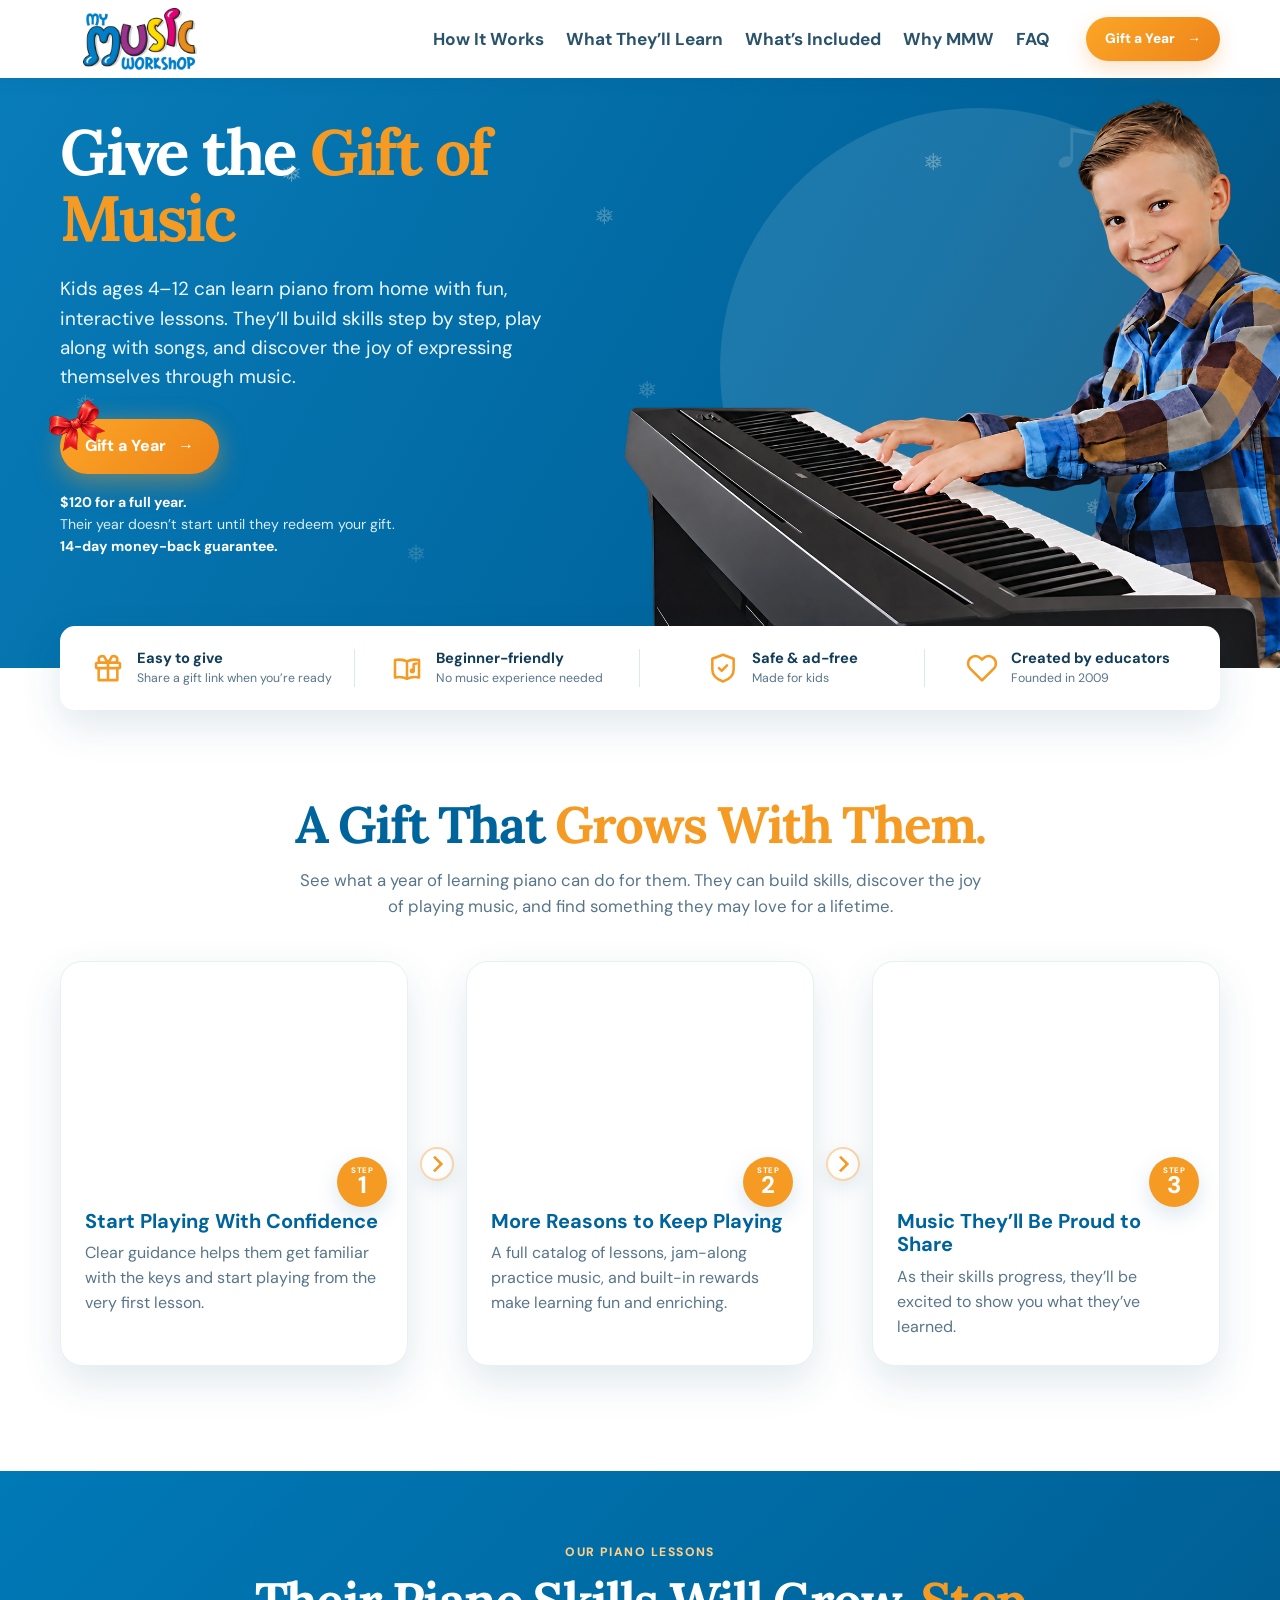
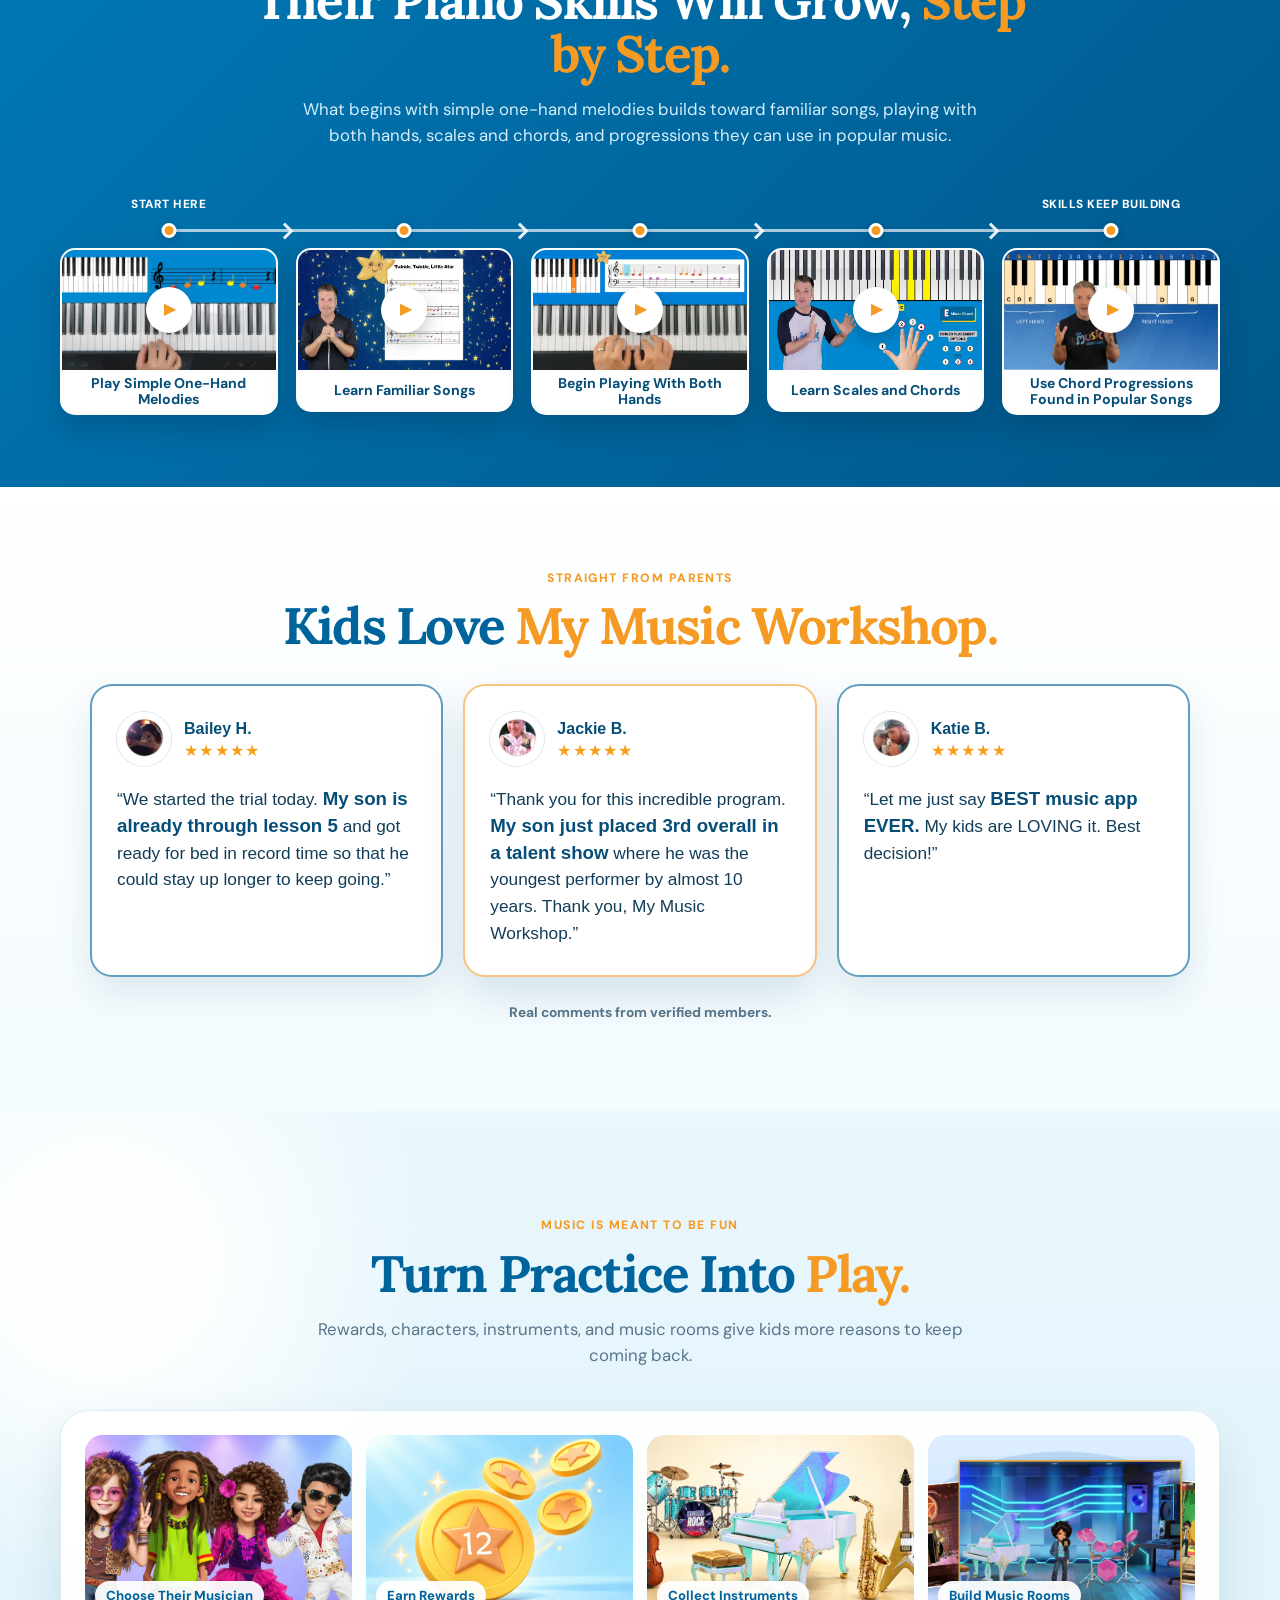
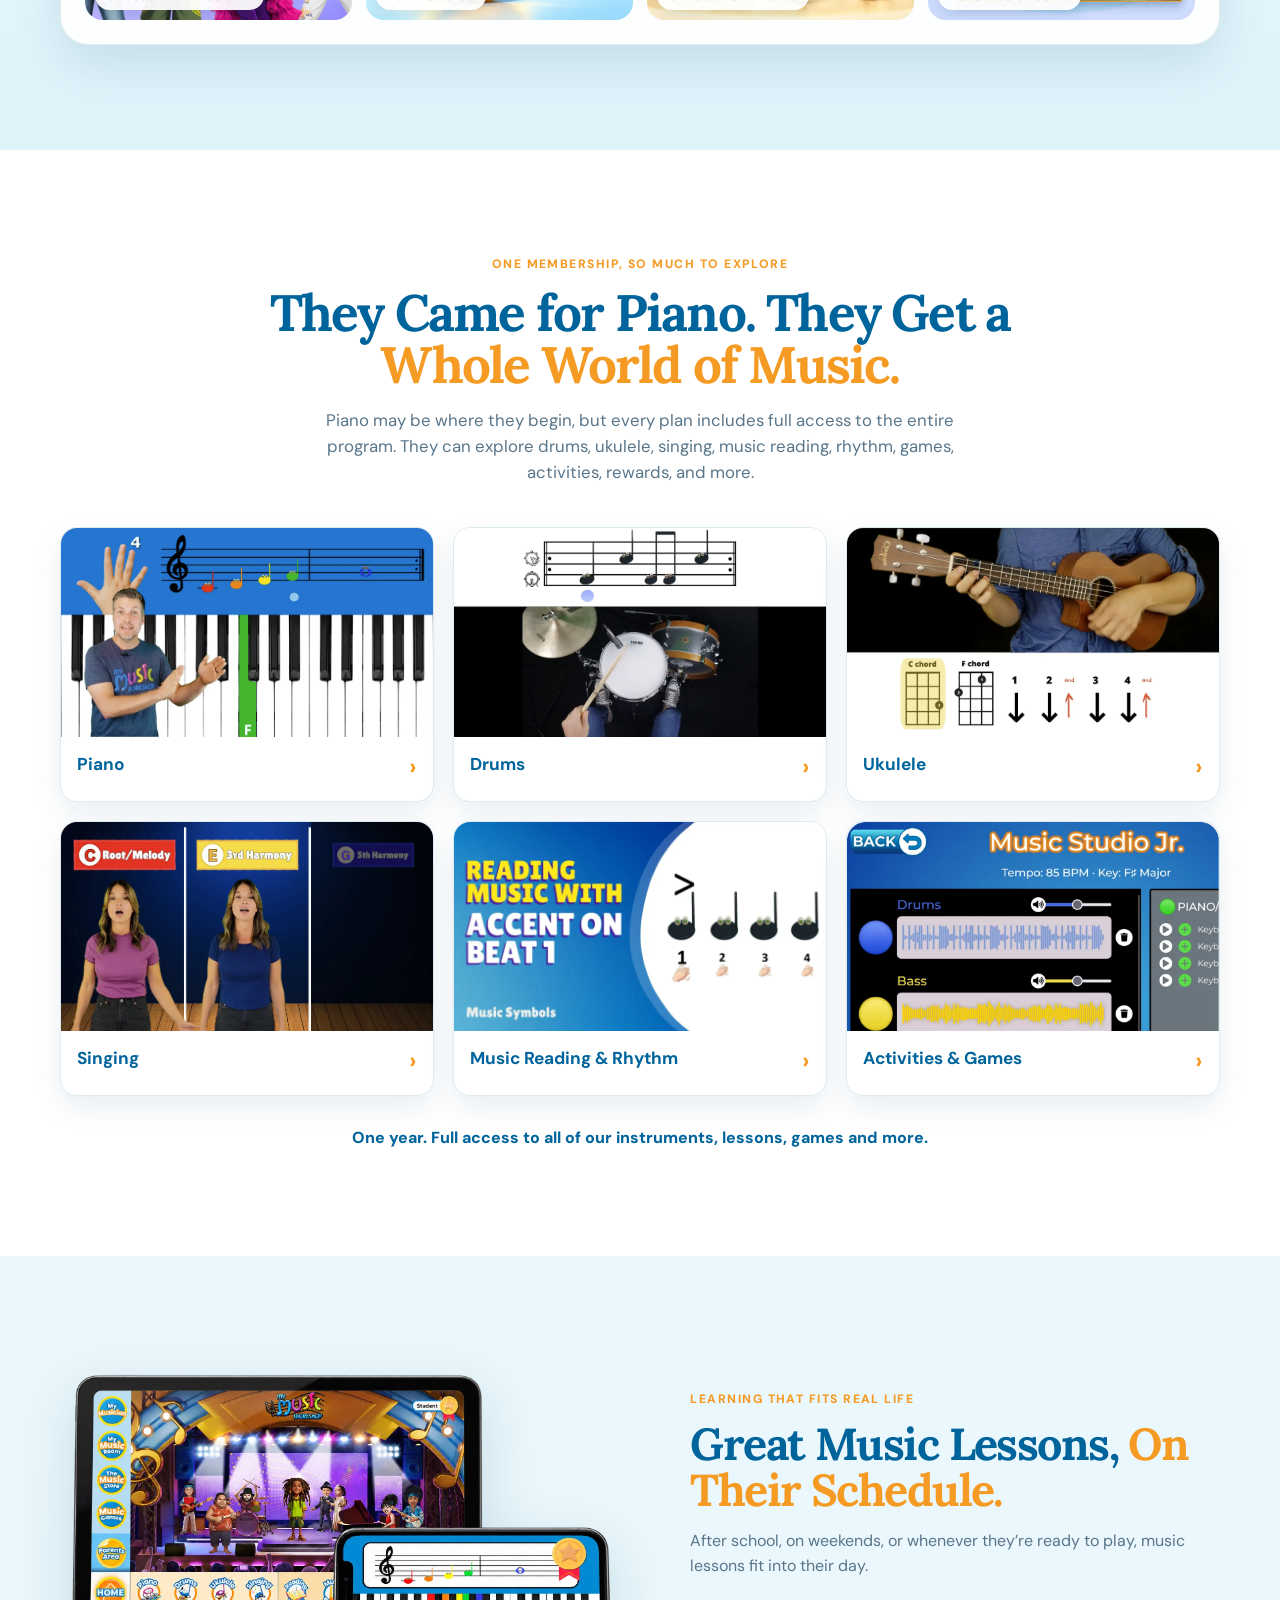
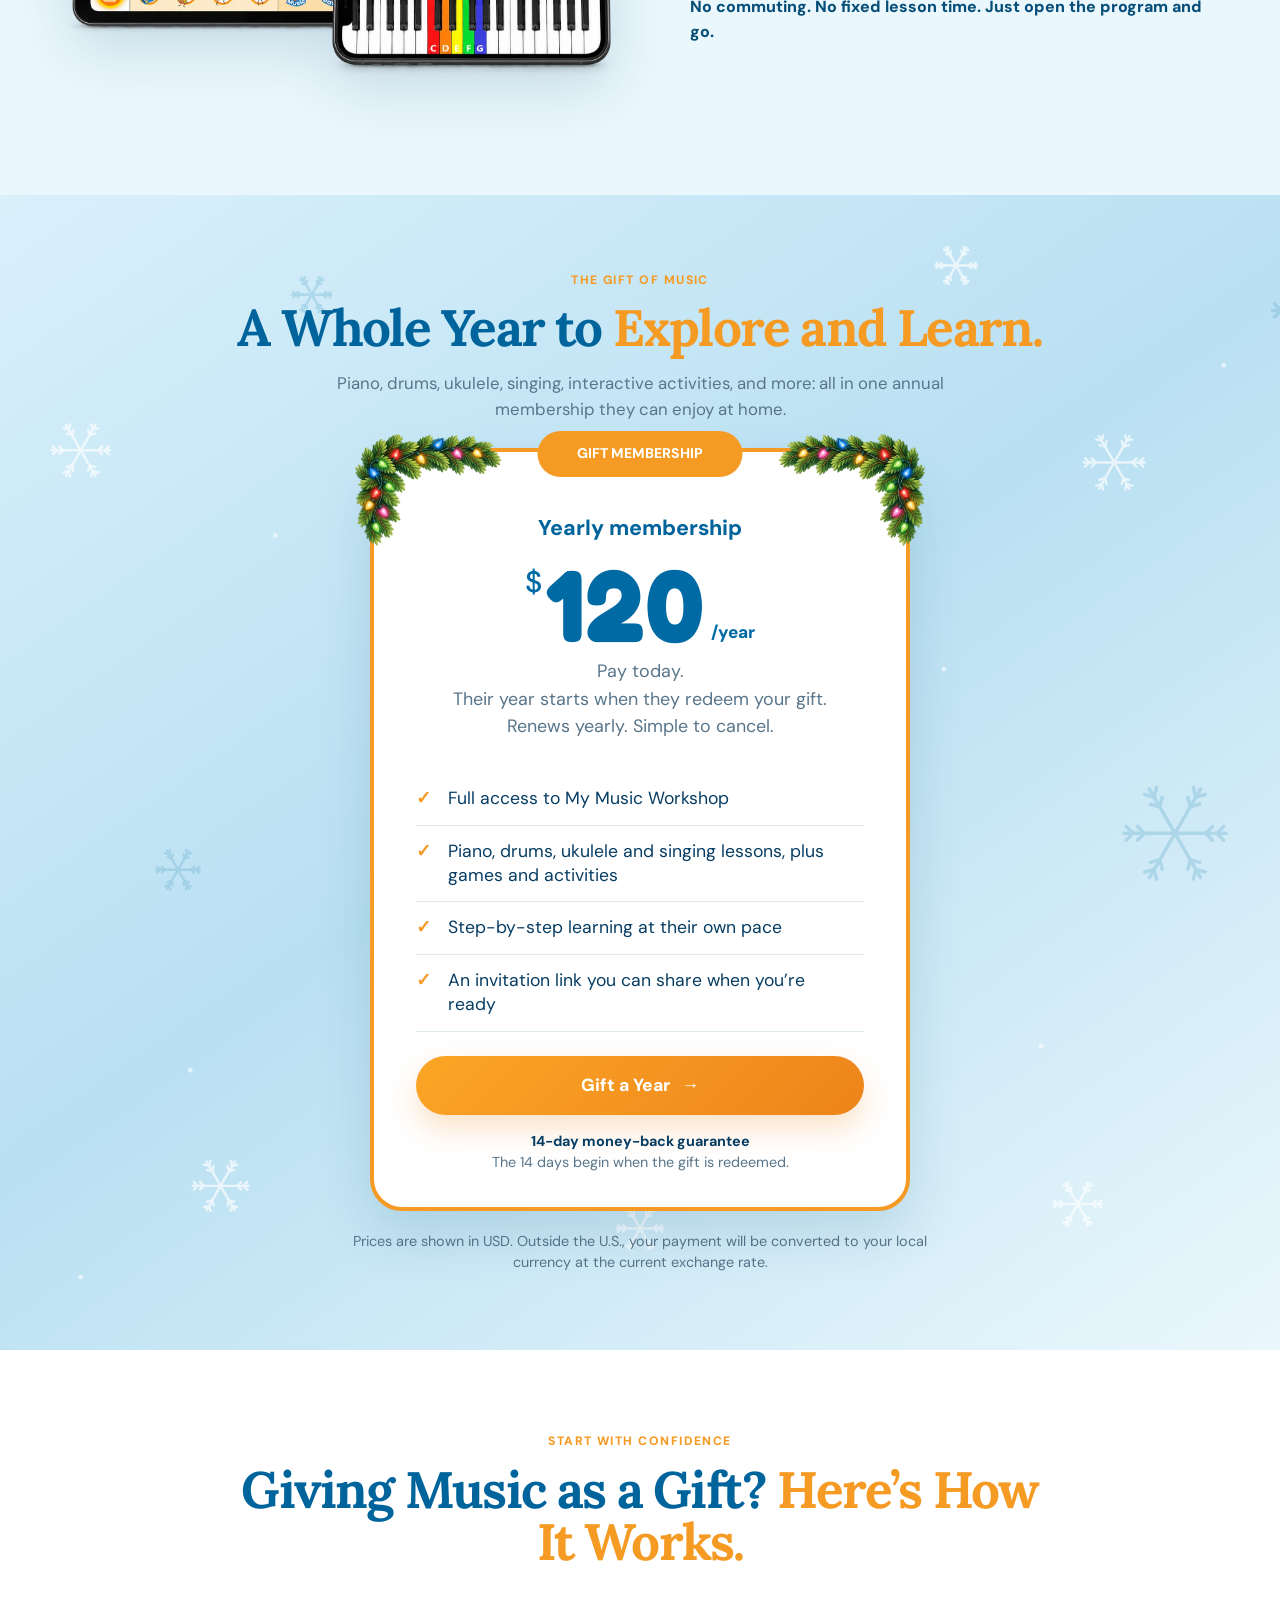
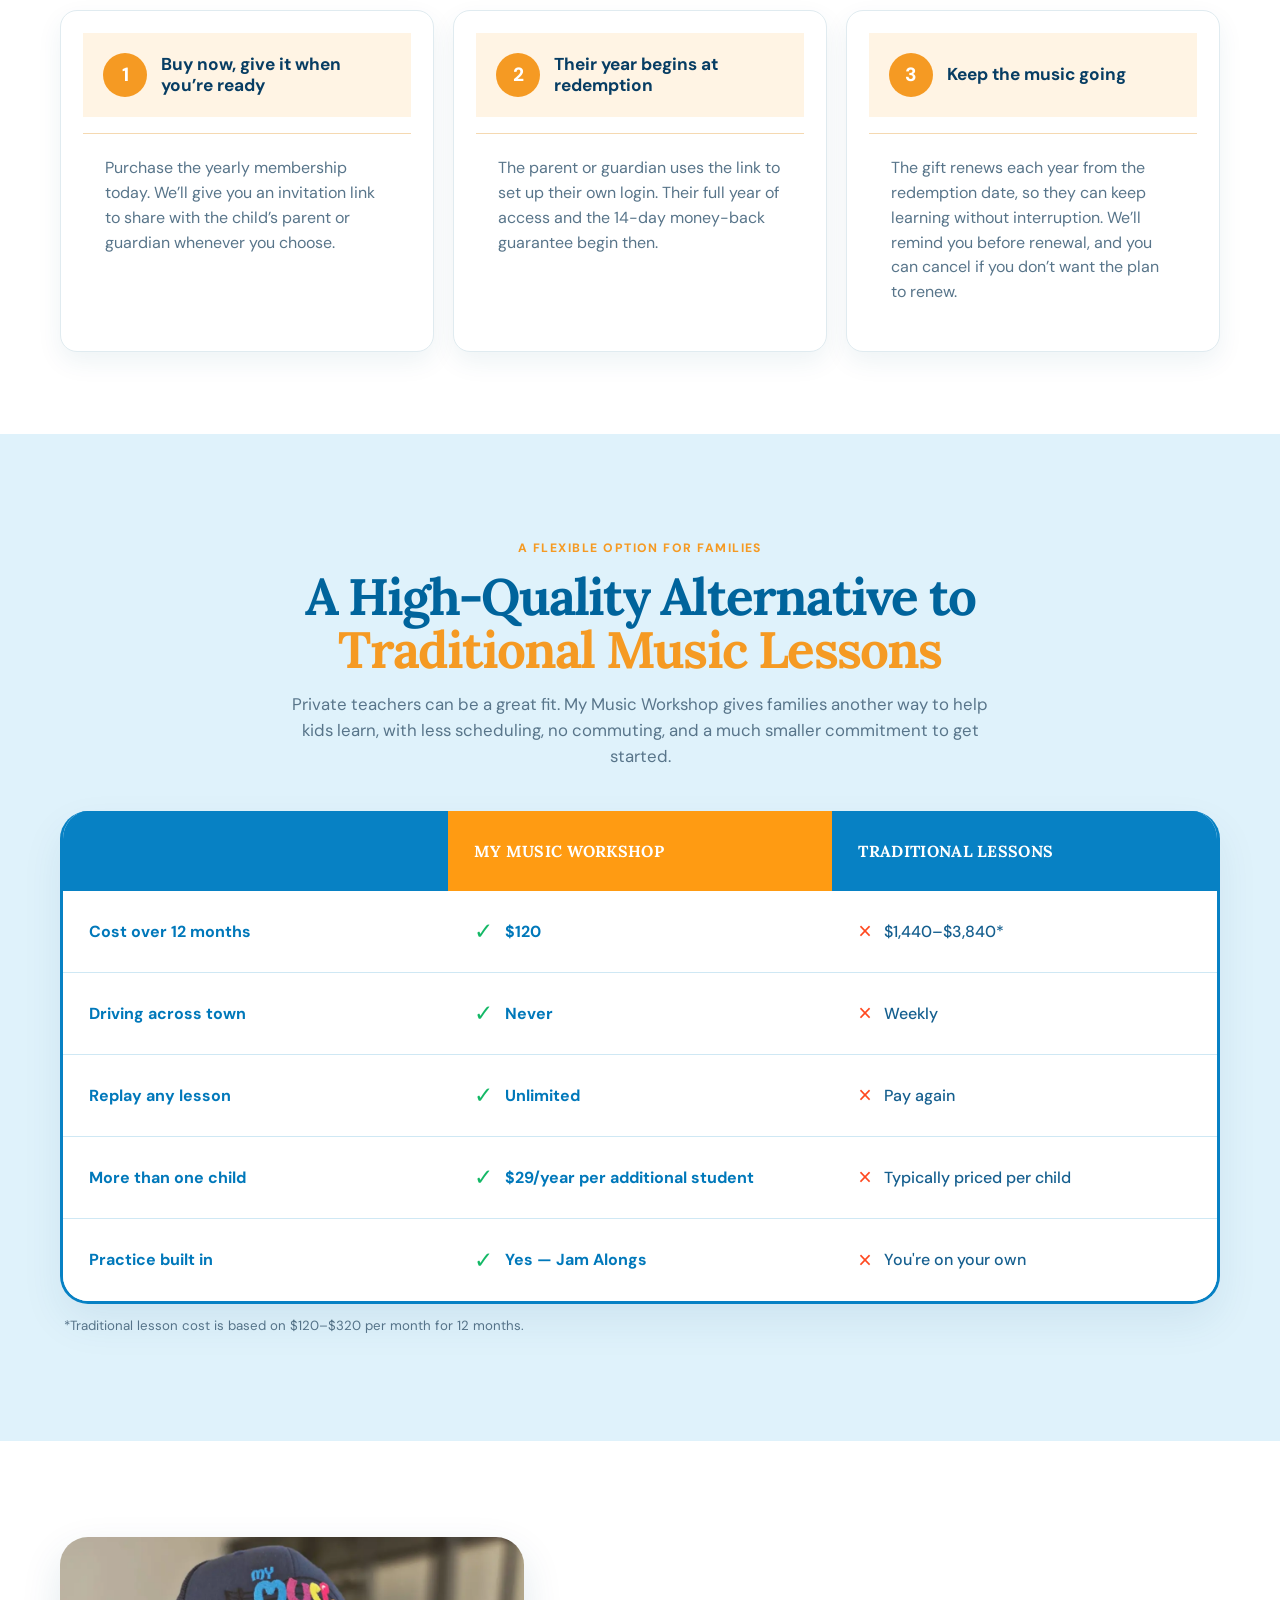
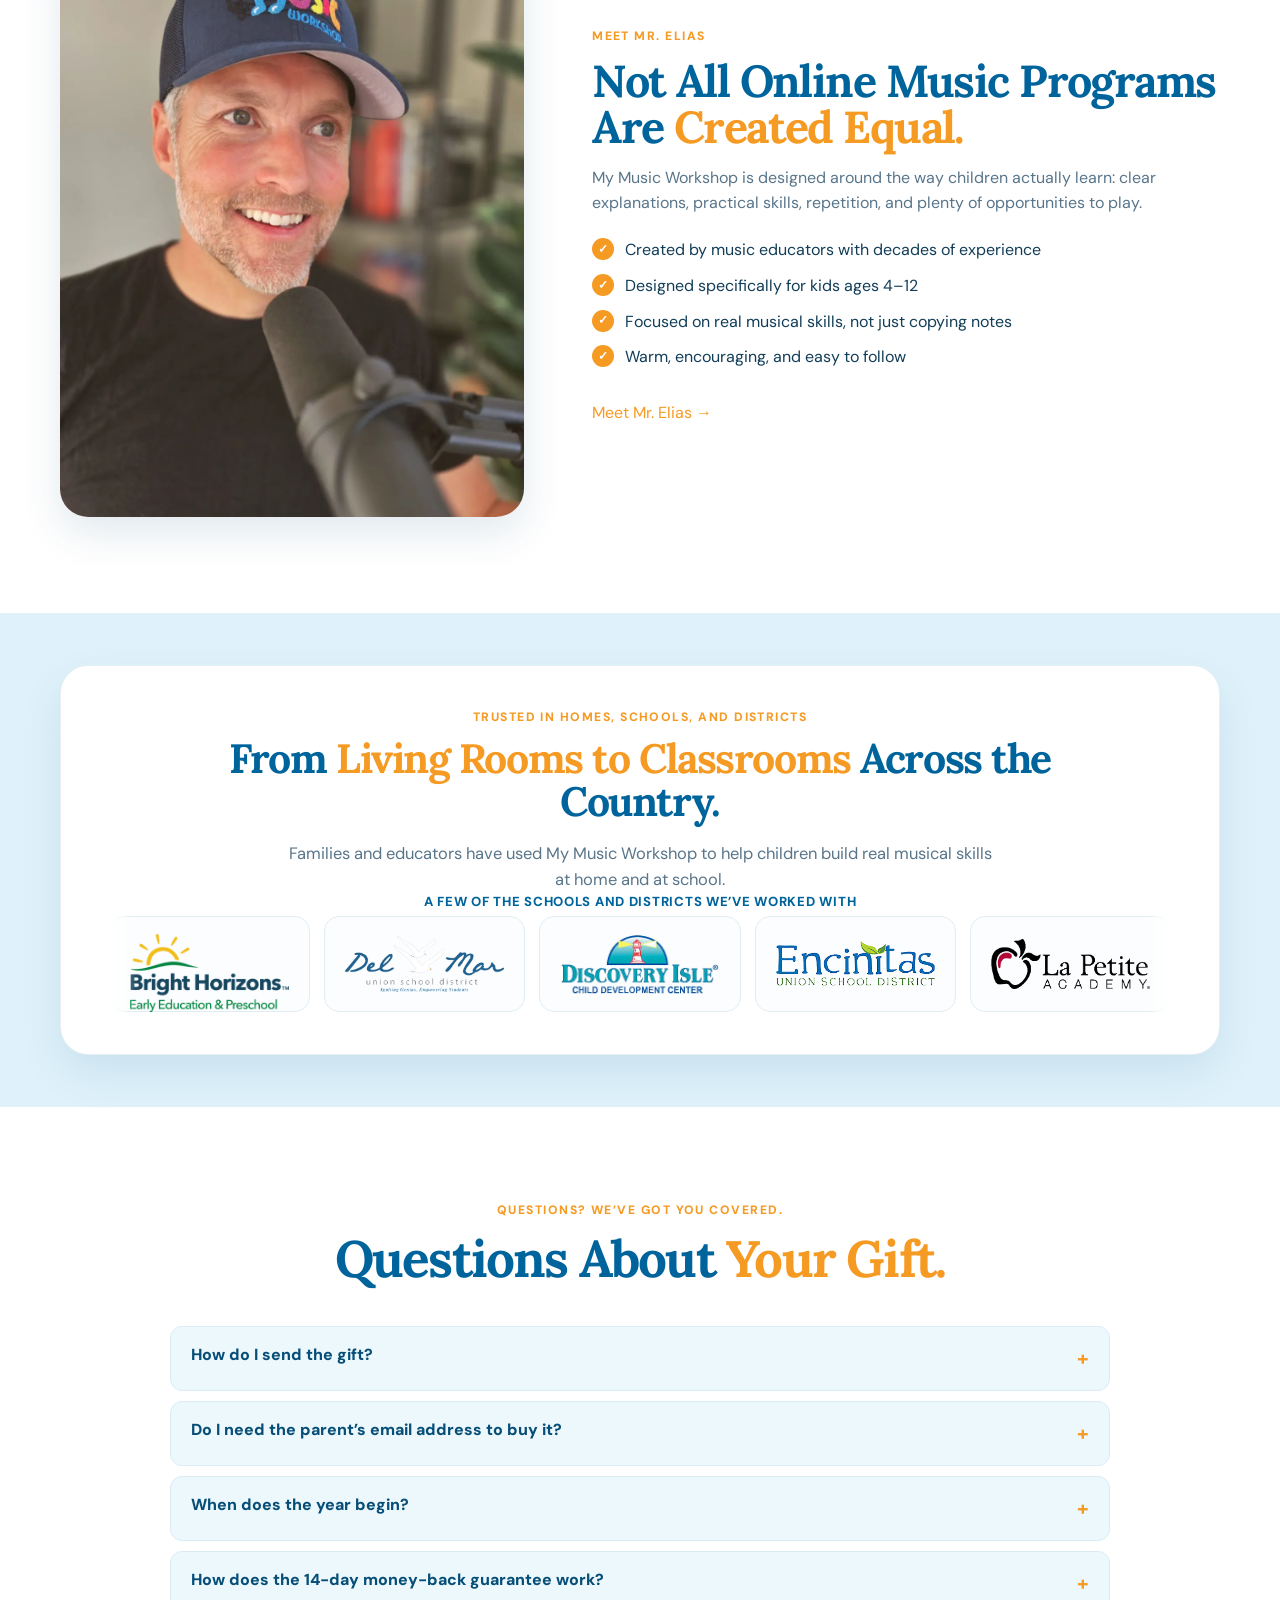
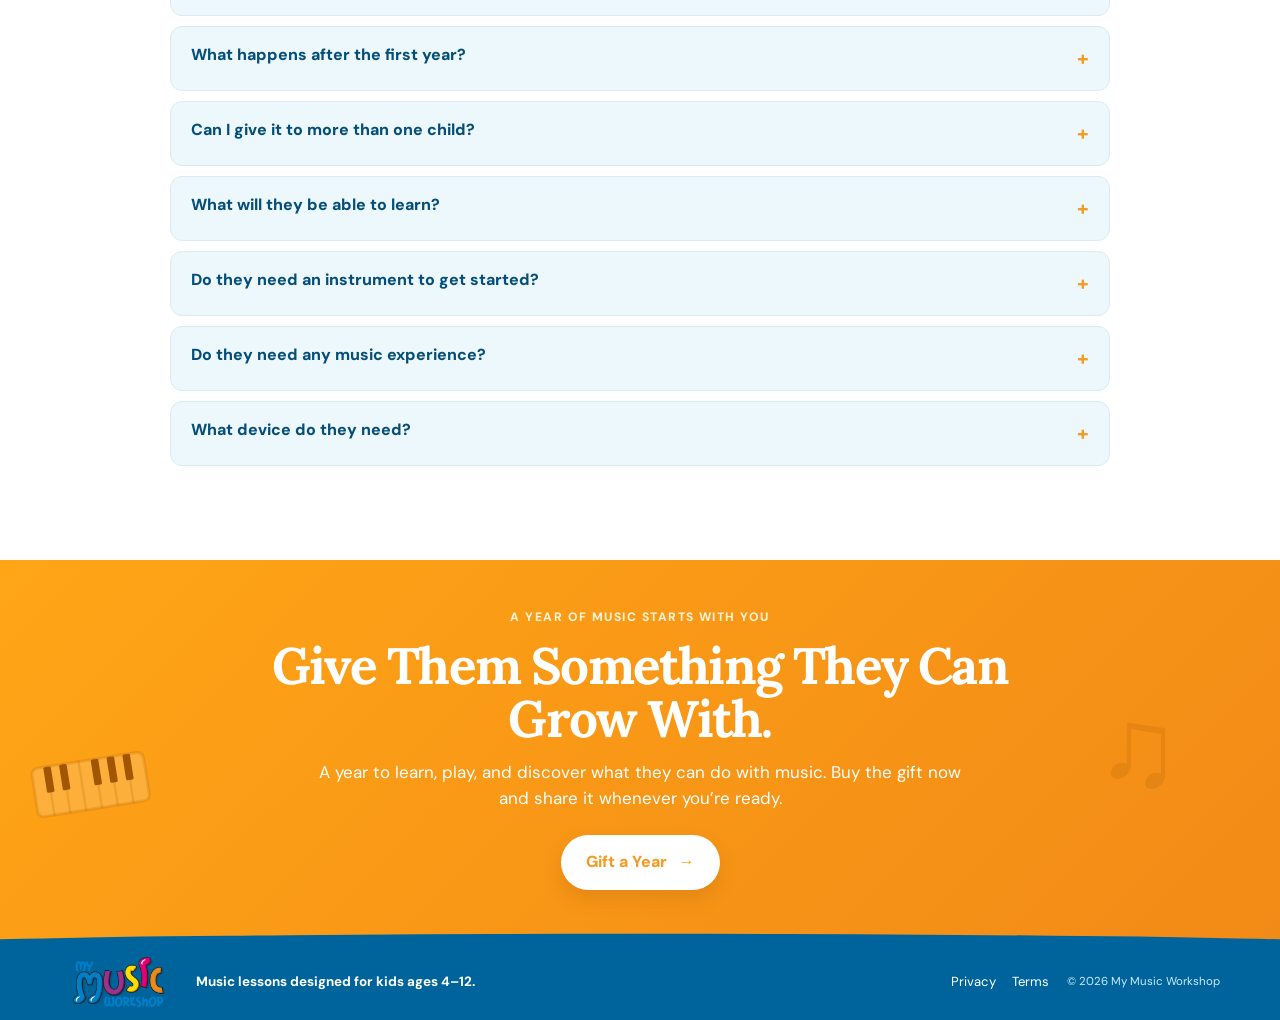
==== gift-holiday/index.html @ d2cce070 "gift-holiday: add Variant 4 v53 (Christmas/holiday gift page, not launched) with trial-start listene" ====
<!doctype html>
<html lang="en">
<head>
  <meta charset="utf-8">
  <meta name="viewport" content="width=device-width, initial-scale=1">
  <meta name="robots" content="noindex, follow">
  <meta name="googlebot" content="noindex, follow">
  <meta name="description" content="Online piano lessons built for kids ages 4–12, with bite-sized lessons, built-in practice, and rewards that keep kids engaged.">
  <title>Online Piano Lessons for Kids | My Music Workshop</title>
  <link rel="preload" as="image" href="assets/piano-hero-clean-edge.png" type="image/png" fetchpriority="high">
  <link rel="preload" href="assets/fonts/dm-sans-latin.woff2" as="font" type="font/woff2" crossorigin>
  <link rel="preload" href="assets/fonts/lora-700-latin.woff2" as="font" type="font/woff2" crossorigin>
  <style>
    @font-face{font-family:"DM Sans";font-style:normal;font-weight:400 800;font-display:swap;src:url("assets/fonts/dm-sans-latin.woff2") format("woff2")}
    @font-face{font-family:"Lora";font-style:normal;font-weight:700;font-display:swap;src:url("assets/fonts/lora-700-latin.woff2") format("woff2")}
    @font-face{font-family:"Fredoka";font-style:normal;font-weight:700;font-display:swap;src:url("assets/fonts/fredoka-700-latin.woff2") format("woff2")}
    @font-face{font-family:"Kalam";font-style:normal;font-weight:700;font-display:swap;src:url("assets/fonts/kalam-700-latin.woff2") format("woff2")}
    :root{--blue:#00649c;--deep:#064e78;--orange:#f59a23;--ink:#123d58;--muted:#58758a;--shadow:0 16px 40px rgba(2,72,111,.12);--serif:"Lora",Georgia,serif;--sans:"DM Sans",Arial,sans-serif}
    *{box-sizing:border-box}html{scroll-behavior:smooth}body{margin:0;font-family:var(--sans);color:var(--ink);font-size:16px;line-height:1.55;background:#fff}img{max-width:100%;display:block}a{color:inherit;text-decoration:none}.page-width{width:min(1160px,calc(100% - 48px));margin-inline:auto}
    .announcement{background:var(--blue);color:#fff;text-align:center;font-size:.82rem;font-weight:700;letter-spacing:.02em;padding:7px 20px}.site-header{height:78px;padding:0 max(24px,calc((100% - 1160px)/2));display:flex;align-items:center;gap:36px;background:#fff;position:sticky;top:0;z-index:20;box-shadow:0 4px 16px rgba(10,74,108,.07)}.brand img{width:160px;max-height:62px;object-fit:contain}.site-header>.button{margin-left:auto}
    .button{display:inline-flex;align-items:center;justify-content:center;gap:12px;border:0;border-radius:999px;padding:15px 25px;background:linear-gradient(135deg,#fca526,#ed841a);color:#fff;font-weight:800;box-shadow:0 8px 20px rgba(239,135,26,.24)}.button-small{padding:11px 19px;font-size:.86rem}
    .hero{background:linear-gradient(120deg,#087cb9 0%,#00649c 64%,#064e78 100%);color:#fff;overflow:hidden}.hero-inner{min-height:570px;display:grid;grid-template-columns:.9fr 1.1fr;align-items:center;gap:30px;position:relative}.hero-copy{padding:68px 0 80px;position:relative;z-index:2;transform:translateY(-28px)}.hero h1{font-family:var(--serif);letter-spacing:-.035em;line-height:1.03;font-size:clamp(3.2rem,5vw,5.7rem);margin:0 0 22px;max-width:650px}.hero h1 span{color:var(--orange)}.hero-lead{font-size:1.18rem;line-height:1.55;max-width:610px;margin:0 0 28px;color:#eef9ff}.fine-print{font-size:.88rem;color:#dcedf6;margin:18px 0 0}.fine-print strong{color:#fff}
    .hero-art{align-self:stretch;position:relative;display:flex;align-items:flex-end;justify-content:center}.hero-art picture{display:contents}.hero-art img{width:112%;max-width:none;max-height:590px;object-fit:contain;object-position:center bottom;position:relative;z-index:2;transform:translateY(-42px) scale(1.08);transform-origin:center bottom}.hero-glow{position:absolute;width:520px;height:520px;border-radius:50%;background:rgba(255,255,255,.11);top:30px;right:-20px}.hero-note{position:absolute;color:rgba(255,255,255,.13);font-size:5rem;font-weight:800;z-index:1}.note-one{right:18%;top:1%}
    .trust-wrap{height:0;position:relative;z-index:5}.trust-bar{transform:translateY(-50%);background:#fff;border-radius:15px;box-shadow:var(--shadow);display:grid;grid-template-columns:repeat(4,1fr);padding:23px 10px}.trust-item{display:flex;justify-content:center;align-items:center;gap:13px;padding:0 22px;border-right:1px solid #dbe9ef}.trust-item:last-child{border-right:0}.trust-icon{color:var(--orange);font-size:1.7rem}.trust-icon svg{width:32px;height:32px;display:block;fill:none;stroke:currentColor;stroke-width:1.9;stroke-linecap:round;stroke-linejoin:round}.trust-item p{margin:0;line-height:1.25}.trust-item strong,.trust-item small{display:block}.trust-item strong{font-size:.92rem}.trust-item small{font-size:.77rem;color:var(--muted);margin-top:4px}
    @media(max-width:900px){.site-header{height:68px;padding:0 20px;gap:14px}.brand img{width:125px}.hero-inner{grid-template-columns:1fr;min-height:0}.hero-copy{padding:62px 0 22px;transform:translateY(-18px)}.hero-art{height:390px}.hero-art img{height:100%;width:106%;max-width:none;transform:translateY(-20px) scale(1.04);transform-origin:center bottom;background-image:url("[data-uri]");background-repeat:no-repeat;background-position:center bottom;background-size:contain}.hero-art img.is-loaded{background-image:none}.trust-wrap{height:auto;background:#eaf7fc;padding:0 0 38px}.trust-bar{transform:translateY(-25px);grid-template-columns:1fr 1fr}.trust-item{justify-content:flex-start;padding:14px 20px}.trust-item:nth-child(2){border-right:0}.trust-item:nth-child(-n+2){border-bottom:1px solid #dbe9ef}}
    @media(max-width:620px){body{padding-bottom:0}.page-width{width:min(100% - 32px,1160px)}.announcement{font-size:.7rem;padding:6px 12px}.site-header{display:grid;grid-template-columns:minmax(0,1fr) auto auto;height:68px;padding-inline:12px;gap:8px;position:sticky;top:0}.site-header .brand img{width:112px}.site-header>.button{display:inline-flex;margin-left:0;padding:9px 13px;font-size:.78rem;gap:7px;white-space:nowrap}.site-header .menu-button{margin-left:0}.hero-copy{padding-top:46px;transform:translateY(-12px)}.hero h1{font-size:clamp(2.75rem,13vw,4rem)}.hero-lead{font-size:1.04rem}.hero-art{height:310px}.hero-art img{width:115%;height:100%;max-width:none;transform:translateY(-8px) scale(1.02);transform-origin:center bottom}.trust-bar{padding:8px}.trust-item{padding:13px 10px;gap:9px}.trust-icon{font-size:1.25rem}.trust-item strong{font-size:.78rem}.trust-item small{font-size:.66rem}}
    @media(max-width:900px){.hero-art img{background-image:none!important}}
    @media(min-width:901px){.hero-art img.hero-media{background-repeat:no-repeat;background-position:center bottom;background-size:contain}.hero-art img.hero-media.is-loaded{background-image:none}}
    @media(min-width:901px){.hero-art img.hero-media{width:112%;transform:translate(82px,0) scale(1.08)}}
    /* Seasonal accents sit behind the hero content. */
    .hero{position:relative;background:linear-gradient(118deg,#075f91 0%,#064d7b 58%,#073b63 100%)}
    .hero-snowflakes{position:absolute;inset:0;z-index:1;pointer-events:none;background:url("assets/hero-snowflakes-sixpoint.svg") center center/cover no-repeat;opacity:.52}
    .hero .hero-gift-button{position:relative}
    .hero .hero-gift-button::before{content:"";position:absolute;left:-11px;top:-15px;width:56px;height:47px;background:url("assets/hero-gift-bow-illustrated.webp") center/contain no-repeat;transform:rotate(-24deg);pointer-events:none}
    .hero .button{box-shadow:0 9px 28px rgba(242,151,37,.34),0 0 24px rgba(255,190,90,.16)}
    @media(max-width:900px){.hero-snowflakes{background-size:100% 100%}}
  </style>
  <link rel="preload" href="site.css?v=8" as="style" onload="this.onload=null;this.rel='stylesheet'">
  <noscript><link rel="stylesheet" href="site.css?v=8"></noscript>
  <!-- Meta Pixel Code -->
  <script>
    !function(f,b,e,v,n,t,s)
    {if(f.fbq)return;n=f.fbq=function(){n.callMethod?
    n.callMethod.apply(n,arguments):n.queue.push(arguments)};
    if(!f._fbq)f._fbq=n;n.push=n;n.loaded=!0;n.version='2.0';
    n.queue=[];t=b.createElement(e);t.async=!0;
    t.src=v;s=b.getElementsByTagName(e)[0];
    s.parentNode.insertBefore(t,s)}(window,document,'script',
    'https://connect.facebook.net/en_US/fbevents.js');
    fbq('init', '1057398269259234');
    fbq('track', 'PageView');
  </script>
  <!-- End Meta Pixel Code -->
  <!-- PostHog Analytics -->
  <script>
    !function(t,e){var o,n,p,r;e.__SV||(window.posthog && window.posthog.__loaded)||(window.posthog=e,e._i=[],e.init=function(i,s,a){function g(t,e){var o=e.split(".");2==o.length&&(t=t[o[0]],e=o[1]),t[e]=function(){t.push([e].concat(Array.prototype.slice.call(arguments,0)))}}p||((p=t.createElement("script")).type="text/javascript",p.crossOrigin="anonymous",p.async=!0,p.src=s.api_host.replace(".i.posthog.com","-assets.i.posthog.com")+"/static/array.js",p.onerror=function(){p=null},(r=t.getElementsByTagName("script")[0]).parentNode.insertBefore(p,r));var u=e;for(void 0!==a?u=e[a]=[]:a="posthog",u.people=u.people||[],Object.defineProperty(u,"toString",{configurable:!0,enumerable:!0,writable:!0,value:function(t){var e="posthog";return"posthog"!==a&&(e+="."+a),t||(e+=" (stub)"),e}}),Object.defineProperty(u.people,"toString",{configurable:!0,enumerable:!0,writable:!0,value:function(){return u.toString(1)+".people (stub)"}}),o="mu yu bu Su init Vu Gu zu Uu Ku il Wu Yu ju rh oh ah uh hh dh capture getExtension Zu pu gh calculateEventProperties ph register register_once register_for_session unregister unregister_for_session Hu mh getFeatureFlag getFeatureFlagPayload getFeatureFlagResult getAllFeatureFlags isFeatureEnabled reloadFeatureFlags updateFlags updateEarlyAccessFeatureEnrollment getEarlyAccessFeatures on onFeatureFlags onSurveysLoaded onSessionId getSurveys getActiveMatchingSurveys renderSurvey displaySurvey cancelPendingSurvey canRenderSurvey canRenderSurveyAsync wh identify setPersonProperties unsetPersonProperties group resetGroups setPersonPropertiesForFlags resetPersonPropertiesForFlags setGroupPropertiesForFlags resetGroupPropertiesForFlags reset kh shutdown setIdentity clearIdentity get_distinct_id getGroups get_session_id get_session_replay_url alias set_config startSessionRecording stopSessionRecording sessionRecordingStarted captureException addExceptionStep captureLog startExceptionAutocapture stopExceptionAutocapture loadToolbar get_property getSessionProperty yh ih createPersonProfile setInternalOrTestUser bh xu Cu opt_in_capturing opt_out_capturing has_opted_in_capturing has_opted_out_capturing get_explicit_consent_status is_capturing clear_opt_in_out_capturing th debug nl Os getPageViewId captureTraceFeedback captureTraceMetric Du".split(" "),n=0;n<o.length;n++)g(u,o[n]);e._i.push([i,s,a])},e.__SV=1)}(document,window.posthog||[]);
    posthog.init('phc_pVwbCDp64g3WN7Nj2aEFDawdSYZ3UB9Dy98yzEoyGYo8', {
      api_host: 'https://us.i.posthog.com',
      defaults: '2026-05-30',
      person_profiles: 'identified_only',
    })
  </script>
  <!-- End PostHog Analytics -->
</head>
<body>
  <noscript><img height="1" width="1" style="display:none" alt=""
    src="https://www.facebook.com/tr?id=1057398269259234&ev=PageView&noscript=1"></noscript>
  <header class="site-header">
    <a class="brand" href="#top" aria-label="My Music Workshop home"><img src="assets/logo-nav.webp" alt="My Music Workshop" decoding="async"></a>
    <nav class="desktop-nav" aria-label="Page navigation">
      <a href="#how-it-works">How It Works</a>
      <a href="#what-they-learn">What They’ll Learn</a>
      <a href="#whats-included">What’s Included</a>
      <a href="#why-mmw">Why MMW</a>
      <a href="#faq">FAQ</a>
    </nav>
    <a class="button button-small" href="#pricing-toggle">Gift a Year <span>→</span></a>
    <button class="menu-button" type="button" aria-label="Open page navigation" aria-controls="mobile-page-nav" aria-expanded="false">
      <span></span><span></span><span></span>
    </button>
  </header>
  <nav class="mobile-nav" id="mobile-page-nav" aria-label="Mobile page navigation">
    <a href="#how-it-works">How It Works</a>
    <a href="#what-they-learn">What They’ll Learn</a>
    <a href="#whats-included">What’s Included</a>
    <a href="#why-mmw">Why MMW</a>
    <a href="#faq">FAQ</a>
  </nav>

  <main id="top">
    <section class="hero">
      <div class="hero-snowflakes" aria-hidden="true"></div>
      <div class="hero-inner page-width">
        <div class="hero-copy">
          <h1>Give the <span>Gift of Music</span></h1>
          <p class="hero-lead">Kids ages 4–12 can learn piano from home with fun, interactive lessons. They’ll build skills step by step, play along with songs, and discover the joy of expressing themselves through music.</p>
          <a class="button hero-gift-button" href="#pricing-toggle">Gift a Year <span>→</span></a>
          <p class="fine-print"><strong>$120 for a full year.</strong><br>Their year doesn’t start until they redeem your gift.<br><span class="hero-guarantee"><strong>14-day money-back guarantee.</strong></span></p>
        </div>
        <div class="hero-art">
          <div class="hero-glow"></div>
          <picture>
            <source media="(max-width: 700px)" srcset="assets/piano-hero-clean-edge.png">
            <img class="hero-media" src="assets/piano-hero-clean-edge.png" width="1442" height="1091" alt="A child smiling while playing a digital piano" loading="eager" fetchpriority="high" decoding="sync">
          </picture>
          <div class="hero-note note-one">♫</div>
        </div>
      </div>
    </section>

    <section class="trust-wrap" aria-label="Program highlights">
      <div class="trust-bar page-width">
    <div class="trust-item"><span class="trust-icon"><svg viewBox="0 0 24 24" aria-hidden="true"><rect x="3" y="8" width="18" height="4" rx="1"/><path d="M5 12v9h14v-9M12 8v13M12 8H7.5a2.5 2.5 0 1 1 2.4-3.2L12 8Zm0 0h4.5a2.5 2.5 0 1 0-2.4-3.2L12 8Z"/></svg></span><p><strong>Easy to give</strong><small>Share a gift link when you’re ready</small></p></div>
    <div class="trust-item"><span class="trust-icon"><svg viewBox="0 0 24 24" aria-hidden="true"><path d="M12 7C9.2 5.5 6.5 5.3 3 6v13c3.5-.7 6.2-.5 9 1 2.8-1.5 5.5-1.7 9-1V6c-3.5-.7-6.2-.5-9 1ZM12 7v13M17 14v-5l2-.5"/><circle cx="16" cy="14" r="1"/></svg></span><p><strong>Beginner-friendly</strong><small>No music experience needed</small></p></div>
        <div class="trust-item"><span class="trust-icon"><svg viewBox="0 0 24 24" aria-hidden="true"><path d="M20 13c0 5-3.5 7.5-8 9-4.5-1.5-8-4-8-9V5l8-3 8 3v8Z"/><path d="m9 12 2 2 4-4"/></svg></span><p><strong>Safe & ad-free</strong><small>Made for kids</small></p></div>
        <div class="trust-item"><span class="trust-icon"><svg viewBox="0 0 24 24" aria-hidden="true"><path d="M20.84 4.61a5.5 5.5 0 0 0-7.78 0L12 5.67l-1.06-1.06a5.5 5.5 0 0 0-7.78 7.78L12 21.23l8.84-8.84a5.5 5.5 0 0 0 0-7.78Z"/></svg></span><p><strong>Created by educators</strong><small>Founded in 2009</small></p></div>
      </div>
    </section>

    <section class="section week" id="how-it-works">
      <div class="page-width">
        <div class="section-heading">
          <h2>A Gift That <span>Grows With Them.</span></h2>
          <p>See what a year of learning piano can do for them. They can build skills, discover the joy of playing music, and find something they may love for a lifetime.</p>
        </div>
        <div class="milestone-grid">
          <article class="photo-card"><picture class="week-card-picture"><source media="(max-width: 620px)" srcset="assets/week-day-1-responsive-mobile-v2.webp"><source media="(max-width: 900px)" srcset="assets/week-day-1-responsive-tablet.webp"><img src="assets/week-day-1-responsive-desktop.webp" alt="Young beginner following a My Music Workshop piano lesson at home" loading="lazy" decoding="async"></picture><div class="card-body"><span class="step-icon day-badge" aria-label="Step 1"><span>STEP</span><strong>1</strong></span><h3>Start Playing With Confidence</h3><p>Clear guidance helps them get familiar with the keys and start playing from the very first lesson.</p></div></article>
          <span class="progress-arrow" aria-hidden="true"></span>
          <article class="photo-card"><picture class="week-card-picture"><source media="(max-width: 620px)" srcset="assets/week-day-3-responsive-mobile-v2.webp"><source media="(max-width: 900px)" srcset="assets/week-day-3-responsive-tablet.webp"><img src="assets/week-day-3-responsive-desktop.webp" alt="Child playing piano along with a My Music Workshop lesson" loading="lazy" decoding="async"></picture><div class="card-body"><span class="step-icon day-badge" aria-label="Step 2"><span>STEP</span><strong>2</strong></span><h3>More Reasons to Keep Playing</h3><p>A full catalog of lessons, jam-along practice music, and built-in rewards make learning fun and enriching.</p></div></article>
          <span class="progress-arrow" aria-hidden="true"></span>
          <article class="photo-card"><picture class="week-card-picture"><source media="(max-width: 620px)" srcset="assets/week-day-7-responsive-mobile.webp"><source media="(max-width: 900px)" srcset="assets/week-day-7-responsive-tablet.webp"><img src="assets/week-day-7-responsive-desktop.webp" alt="A parent and child celebrating progress together at the piano" loading="lazy" decoding="async"></picture><div class="card-body"><span class="step-icon day-badge" aria-label="Step 3"><span>STEP</span><strong>3</strong></span><h3>Music They’ll Be Proud to Share</h3><p>As their skills progress, they’ll be excited to show you what they’ve learned.</p></div></article>
        </div>
      </div>
    </section>

    <section class="section lesson-band" id="what-they-learn">
      <div class="page-width"><div class="section-heading light"><p class="eyebrow eyebrow-light">Our piano lessons</p><h2>Their Piano Skills Will Grow, <span>Step by Step.</span></h2><p>What begins with simple one-hand melodies builds toward familiar songs, playing with both hands, scales and chords, and progressions they can use in popular music.</p></div>
        <div class="lesson-scroller">
          <div class="lesson-step lesson-step-first"><span class="lesson-path-label">Start here</span><span class="lesson-path-marker" aria-hidden="true"></span><button class="lesson-card" data-demo="Reading and Playing Notes" data-video="assets/cde-edc-lesson-clip.mp4" aria-label="Play reading and playing notes video preview"><span class="lesson-media"><img src="assets/video-reading-notes.webp" alt="Reading and playing notes piano lesson" loading="lazy" decoding="async"><span class="play" aria-hidden="true">▶</span></span><strong class="lesson-caption">Play Simple One-Hand Melodies</strong></button></div>
          <div class="lesson-step"><span class="lesson-path-marker" aria-hidden="true"></span><button class="lesson-card" data-demo="Twinkle, Twinkle, Little Star" data-video="assets/twinkle-teaching-clip.mp4" aria-label="Play Twinkle, Twinkle, Little Star video preview"><span class="lesson-media"><img src="assets/video-twinkle.webp" alt="Twinkle, Twinkle, Little Star piano lesson" loading="lazy" decoding="async"><span class="play" aria-hidden="true">▶</span></span><strong class="lesson-caption">Learn Familiar Songs</strong></button></div>
          <div class="lesson-step"><span class="lesson-path-marker" aria-hidden="true"></span><button class="lesson-card" data-demo="Jam Along" data-video="assets/lesson-28-jam-both-hands-clip.mp4" aria-label="Play Jam Along video preview"><span class="lesson-media"><img src="assets/video-jam-along.webp" alt="Lesson 40 Jam Along piano activity" loading="lazy" decoding="async"><span class="play" aria-hidden="true">▶</span></span><strong class="lesson-caption">Begin Playing With Both Hands</strong></button></div>
          <div class="lesson-step"><span class="lesson-path-marker" aria-hidden="true"></span><button class="lesson-card" data-demo="E Minor Chord" data-video="assets/e-minor-chord-clip.mp4" aria-label="Play E Minor chord video preview"><span class="lesson-media"><img src="assets/video-e-minor-chord.webp" alt="E Minor chord piano lesson" loading="lazy" decoding="async"><span class="play" aria-hidden="true">▶</span></span><strong class="lesson-caption">Learn Scales and Chords</strong></button></div>
          <div class="lesson-step lesson-step-last"><span class="lesson-path-label">Skills keep building</span><span class="lesson-path-marker" aria-hidden="true"></span><button class="lesson-card" data-demo="Chord Progression Lesson" data-video="assets/lesson-67-learn-clip.mp4" aria-label="Play chord progression lesson video preview"><span class="lesson-media"><img src="assets/video-chord-progression.webp" alt="Chord progression piano lesson" loading="lazy" decoding="async"><span class="play" aria-hidden="true">▶</span></span><strong class="lesson-caption">Use Chord Progressions Found in Popular Songs</strong></button></div>
        </div>
      </div>
    </section>


    <section class="section testimonial-section">
      <div class="page-width">
        <div class="section-heading testimonial-heading">
          <p class="eyebrow">Straight from parents</p>
          <h2>Kids Love <span>My Music Workshop.</span></h2>
        </div>
        <div class="review-card-grid" role="region" tabindex="0" aria-label="Three parent testimonials">
          <article class="review-card">
            <div class="review-author"><span class="review-avatar avatar-bailey" role="img" aria-label="Bailey's profile photo"></span><div><strong>Bailey H.</strong><span class="review-stars" role="img" aria-label="5 out of 5 stars">★★★★★</span></div></div>
            <blockquote>“We started the trial today. <strong>My son is already through lesson 5</strong> and got ready for bed in record time so that he could stay up longer to keep going.”</blockquote>
          </article>
          <article class="review-card review-card-featured">
            <div class="review-author"><span class="review-avatar avatar-jackie" role="img" aria-label="Jackie's profile photo"></span><div><strong>Jackie B.</strong><span class="review-stars" role="img" aria-label="5 out of 5 stars">★★★★★</span></div></div>
            <blockquote>“Thank you for this incredible program. <strong>My son just placed 3rd overall in a talent show</strong> where he was the youngest performer by almost 10 years. Thank you, My Music Workshop.”</blockquote>
          </article>
          <article class="review-card">
            <div class="review-author"><span class="review-avatar avatar-katie" role="img" aria-label="Katie's profile photo"></span><div><strong>Katie B.</strong><span class="review-stars" role="img" aria-label="5 out of 5 stars">★★★★★</span></div></div>
            <blockquote>“Let me just say <strong>BEST music app EVER.</strong> My kids are LOVING it. Best decision!”</blockquote>
          </article>
        </div>
        <p class="review-swipe-hint" aria-hidden="true">Swipe to read more →</p>
        <p class="testimonial-source">Real comments from verified members.</p>
      </div>
    </section>

    <section class="section rewards fun-experience">
      <div class="page-width">
        <div class="section-heading">
          <p class="eyebrow">Music is meant to be fun</p>
          <h2>Turn Practice Into <span>Play.</span></h2>
          <p>Rewards, characters, instruments, and music rooms give kids more reasons to keep coming back.</p>
        </div>

        <div class="fun-world-panel">
          <div class="fun-world-gallery" aria-label="A musical world children can make their own">
            <button class="fun-world-tile fun-world-musician reward-image-trigger" type="button" aria-label="Expand musician characters image">
              <img src="assets/musician-character-lineup.webp" alt="Four musician characters children can choose from" loading="lazy" decoding="async">
              <span>Choose Their Musician</span>
            </button>
            <button class="fun-world-tile fun-world-rewards reward-image-trigger" type="button" aria-label="Expand Rockstar Rewards image">
              <img src="assets/rockstar-rewards.webp" alt="Golden Rockstar Reward coins earned through musical progress" loading="lazy" decoding="async">
              <span>Earn Rewards</span>
            </button>
            <button class="fun-world-tile fun-world-instruments reward-image-trigger" type="button" aria-label="Expand instrument collection image">
              <img src="assets/instrument-collection.webp" alt="A colorful collection of piano, violin, drums, and guitars" loading="lazy" decoding="async">
              <span>Collect Instruments</span>
            </button>
            <button class="fun-world-tile fun-world-rooms reward-image-trigger" type="button" aria-label="Expand music rooms image">
              <img src="assets/music-room-carousel.webp" alt="A selection of customizable music rooms" loading="lazy" decoding="async">
              <span>Build Music Rooms</span>
            </button>
          </div>
        </div>

      </div>
    </section>

    <section class="section music-world" id="whats-included">
      <div class="page-width"><div class="section-heading"><p class="eyebrow">One membership, so much to explore</p><h2>They Came for Piano. They Get a <span>Whole World of Music.</span></h2><p>Piano may be where they begin, but every plan includes full access to the entire program. They can explore drums, ukulele, singing, music reading, rhythm, games, activities, rewards, and more.</p></div>
        <div class="instrument-grid">
          <button class="instrument" aria-expanded="false"><img src="assets/program-piano.webp" alt="Mr. Elias teaching piano notes and finger placement" loading="lazy" decoding="async"><span><strong>Piano</strong><small>Step-by-step lessons from the basics to real skills</small></span><b>›</b></button>
          <button class="instrument" aria-expanded="false"><img src="assets/program-drums.webp" alt="Mr. Elias teaching drum-set rhythms with musical notation" loading="lazy" decoding="async"><span><strong>Drums</strong><small>Rhythm, technique, and drum beats kids can use right away</small></span><b>›</b></button>
          <button class="instrument" aria-expanded="false"><img src="assets/program-ukulele.webp" alt="Mr. Elias demonstrating a C chord on ukulele" loading="lazy" decoding="async"><span><strong>Ukulele</strong><small>Chords, strumming, and play-along songs</small></span><b>›</b></button>
          <button class="instrument" aria-expanded="false"><img src="assets/program-singing.webp" alt="Mr. Elias teaching melody and harmony singing" loading="lazy" decoding="async"><span><strong>Singing</strong><small>Melody, harmony, and healthy vocal skills</small></span><b>›</b></button>
          <button class="instrument instrument-reading" aria-expanded="false"><img src="assets/program-reading-rhythm.webp" alt="Mr. Elias teaching quarter-note accents and rhythm counting" loading="lazy" decoding="async"><span><strong>Music Reading &amp; Rhythm</strong><small>Learn notes, rhythms, patterns, and the language of music</small></span><b>›</b></button>
          <button class="instrument instrument-activities" aria-expanded="false"><img src="assets/program-activities-games.webp" alt="Music Studio Jr. activity with drums, bass, guitar, and keyboard tracks" loading="lazy" decoding="async"><span><strong>Activities &amp; Games</strong><small>Explore composition and music creation through interactive activities</small></span><b>›</b></button>
        </div>
        <p class="nothing-held-back">One year. Full access to all of our instruments, lessons, games and more.</p>
      </div>
    </section>

<section class="section unlocked">
  <div class="page-width split-layout reverse-mobile"><div class="device-wrap"><img src="assets/everything-included-devices.webp" alt="My Music Workshop Home Stage on a tablet with a piano lesson on a phone" loading="lazy" decoding="async"></div><div><p class="eyebrow">Learning that fits real life</p><h2>Great Music Lessons, <span>On Their Schedule.</span></h2><p>After school, on weekends, or whenever they’re ready to play, music lessons fit into their day.</p><p class="subline">No commuting. No fixed lesson time. Just open the program and go.</p></div></div>
</section>

    <section class="section pricing" id="plans">
      <div class="page-width"><div class="section-heading"><p class="eyebrow">The Gift of Music</p><h2>A Whole Year to <span>Explore and Learn.</span></h2><p>Piano, drums, ukulele, singing, interactive activities, and more: all in one annual membership they can enjoy at home.</p></div>
        <article class="price-card" id="pricing-toggle">
          <span class="free-badge">Gift Membership</span>
          <div class="price-main">
            <h3 id="plan-name">Yearly membership</h3>
            <div class="price"><sup>$</sup><strong id="price-number">120</strong><span>/year</span></div>
            <p id="billing-copy">Pay today.<br>Their year starts when they redeem your gift.<br>Renews yearly. Simple to cancel.</p>
          </div>
          <ul class="check-list"><li>Full access to My Music Workshop</li><li>Piano, drums, ukulele and singing lessons, plus games and activities</li><li>Step-by-step learning at their own pace</li><li>An invitation link you can share when you’re ready</li></ul>
          <a class="button price-cta" href="https://www.mymusicworkshop.com/signup/">Gift a Year <span>→</span></a>
          <p class="gift-guarantee"><strong>14-day money-back guarantee</strong><br>The 14 days begin when the gift is redeemed.</p>
        </article>
        <p class="currency-note">Prices are shown in USD. Outside the U.S., your payment will be converted to your local currency at the current exchange rate.</p>
      </div>
    </section>

    <section class="section worries">
      <div class="page-width"><div class="section-heading"><p class="eyebrow">Start with confidence</p><h2>Giving Music as a Gift? <span>Here’s How It Works.</span></h2></div>
        <div class="worry-grid gift-steps">
          <article class="worry-card gift-step">
            <div class="gift-step-heading"><span class="worry-icon" aria-hidden="true">1</span><h3>Buy now, give it when you’re ready</h3></div>
            <p>Purchase the yearly membership today. We’ll give you an invitation link to share with the child’s parent or guardian whenever you choose.</p>
          </article>
          <article class="worry-card gift-step">
            <div class="gift-step-heading"><span class="worry-icon" aria-hidden="true">2</span><h3>Their year begins at redemption</h3></div>
            <p>The parent or guardian uses the link to set up their own login. Their full year of access and the 14-day money-back guarantee begin then.</p>
          </article>
          <article class="worry-card gift-step">
            <div class="gift-step-heading"><span class="worry-icon" aria-hidden="true">3</span><h3>Keep the music going</h3></div>
            <p>The gift renews each year from the redemption date, so they can keep learning without interruption. We’ll remind you before renewal, and you can cancel if you don’t want the plan to renew.</p>
          </article>
        </div>
      </div>
    </section>

    <section class="section comparison" id="why-mmw">
      <div class="page-width narrow"><div class="section-heading"><p class="eyebrow">A flexible option for families</p><h2>A High-Quality Alternative to <span>Traditional Music Lessons</span></h2><p>Private teachers can be a great fit. My Music Workshop gives families another way to help kids learn, with less scheduling, no commuting, and a much smaller commitment to get started.</p></div>
        <div class="comparison-table" role="table" aria-label="My Music Workshop and traditional lessons comparison">
          <div class="table-row table-head" role="row"><span aria-hidden="true"></span><strong>My Music Workshop</strong><strong>Traditional Lessons</strong></div>
          <div class="table-row cost-row" role="row"><span>Cost over 12 months</span><strong data-column="My Music Workshop">$120</strong><em data-column="Traditional Lessons">$1,440–$3,840*</em></div>
          <div class="table-row" role="row"><span>Driving across town</span><strong data-column="My Music Workshop">Never</strong><em data-column="Traditional Lessons">Weekly</em></div>
          <div class="table-row" role="row"><span>Replay any lesson</span><strong data-column="My Music Workshop">Unlimited</strong><em data-column="Traditional Lessons">Pay again</em></div>
          <div class="table-row" role="row"><span>More than one child</span><strong data-column="My Music Workshop">$29/year per additional student</strong><em data-column="Traditional Lessons">Typically priced per child</em></div>
          <div class="table-row" role="row"><span>Practice built in</span><strong data-column="My Music Workshop">Yes — Jam Alongs</strong><em data-column="Traditional Lessons">You're on your own</em></div>
        </div>
        <p class="comparison-note">*Traditional lesson cost is based on $120–$320 per month for 12 months.</p>
      </div>
    </section>

    <section class="section founder">
      <div class="page-width founder-grid"><img class="founder-portrait" src="assets/mr-elias-podcast.webp" alt="Mr. Elias, creator of My Music Workshop, speaking into a podcast microphone" loading="lazy" decoding="async"><div><p class="eyebrow">Meet Mr. Elias</p><h2>Not All Online Music Programs Are <span>Created Equal.</span></h2><p>My Music Workshop is designed around the way children actually learn: clear explanations, practical skills, repetition, and plenty of opportunities to play.</p><ul class="check-list"><li>Created by music educators with decades of experience</li><li>Designed specifically for kids ages 4–12</li><li>Focused on real musical skills, not just copying notes</li><li>Warm, encouraging, and easy to follow</li></ul><button class="text-link founder-bio-open" type="button">Meet Mr. Elias →</button></div></div>
    </section>

    <section class="school-strip" aria-labelledby="trusted-heading">
      <div class="page-width trust-panel">
        <div class="trust-panel-copy">
          <p class="eyebrow">Trusted in homes, schools, and districts</p>
          <h2 id="trusted-heading">From <span>Living Rooms to Classrooms</span> Across the Country.</h2>
          <p>Families and educators have used My Music Workshop to help children build real musical skills at home and at school.</p>
        </div>
        <p class="school-logo-intro">A few of the schools and districts we’ve worked with</p>
        <div class="school-logo-carousel" tabindex="0" aria-label="Schools and districts that have worked with My Music Workshop">
          <div class="school-logo-track">
            <div class="school-logo-group">
              <div class="school-logo"><img src="assets/school-logos/bright-horizons.png" alt="Bright Horizons Early Education and Preschool" loading="lazy" decoding="async"></div>
              <div class="school-logo"><img src="assets/school-logos/del-mar.png" alt="Del Mar Union School District" loading="lazy" decoding="async"></div>
              <div class="school-logo"><img src="assets/school-logos/discovery-isle.png" alt="Discovery Isle Child Development Center" loading="lazy" decoding="async"></div>
              <div class="school-logo"><img src="assets/school-logos/encinitas-union.png" alt="Encinitas Union School District" loading="lazy" decoding="async"></div>
              <div class="school-logo"><img src="assets/school-logos/la-petite.png" alt="La Petite Academy" loading="lazy" decoding="async"></div>
              <div class="school-logo"><img src="assets/school-logos/leport-montessori.png" alt="LePort Montessori" loading="lazy" decoding="async"></div>
              <div class="school-logo"><img src="assets/school-logos/montessori-american.png" alt="Montessori American School" loading="lazy" decoding="async"></div>
              <div class="school-logo"><img src="assets/school-logos/prestige-preschool.png" alt="Prestige Preschool Academy" loading="lazy" decoding="async"></div>
              <div class="school-logo"><img src="assets/school-logos/san-diego-unified.png" alt="San Diego Unified School District" loading="lazy" decoding="async"></div>
            </div>
            <div class="school-logo-group" aria-hidden="true">
              <div class="school-logo"><img src="assets/school-logos/bright-horizons.png" alt="" loading="lazy" decoding="async"></div>
              <div class="school-logo"><img src="assets/school-logos/del-mar.png" alt="" loading="lazy" decoding="async"></div>
              <div class="school-logo"><img src="assets/school-logos/discovery-isle.png" alt="" loading="lazy" decoding="async"></div>
              <div class="school-logo"><img src="assets/school-logos/encinitas-union.png" alt="" loading="lazy" decoding="async"></div>
              <div class="school-logo"><img src="assets/school-logos/la-petite.png" alt="" loading="lazy" decoding="async"></div>
              <div class="school-logo"><img src="assets/school-logos/leport-montessori.png" alt="" loading="lazy" decoding="async"></div>
              <div class="school-logo"><img src="assets/school-logos/montessori-american.png" alt="" loading="lazy" decoding="async"></div>
              <div class="school-logo"><img src="assets/school-logos/prestige-preschool.png" alt="" loading="lazy" decoding="async"></div>
              <div class="school-logo"><img src="assets/school-logos/san-diego-unified.png" alt="" loading="lazy" decoding="async"></div>
            </div>
          </div>
        </div>
      </div>
    </section>

    <section class="section faq" id="faq">
      <div class="page-width narrow"><div class="section-heading"><p class="eyebrow">Questions? We’ve got you covered.</p><h2>Questions About <span>Your Gift.</span></h2></div>
        <div class="accordion">
          <article><button aria-expanded="false">How do I send the gift?<span>+</span></button><div><p>After purchase, you’ll receive an invitation link to share whenever you’re ready. The parent or guardian can use it to set up their own login.</p></div></article>
          <article><button aria-expanded="false">Do I need the parent’s email address to buy it?<span>+</span></button><div><p>No. You can buy the gift now and share the invitation link with the parent or guardian later.</p></div></article>
          <article><button aria-expanded="false">When does the year begin?<span>+</span></button><div><p>The full year begins when the parent or guardian redeems the gift and sets up their login, even if you purchased it earlier.</p></div></article>
          <article><button aria-expanded="false">How does the 14-day money-back guarantee work?<span>+</span></button><div><p>The 14 days begin when the gift is redeemed, not when you buy it. If the program isn’t a good fit, contact us within those 14 days to request a refund.</p></div></article>
          <article><button aria-expanded="false">What happens after the first year?<span>+</span></button><div><p>If they love learning music, they can keep going! The gift renews yearly from the date it was redeemed, so their access continues without interruption. We’ll remind you before renewal, and you can cancel if you don’t want the plan to renew.</p></div></article>
          <article><button aria-expanded="false">Can I give it to more than one child?<span>+</span></button><div><p>Yes. You can choose additional student spaces when you purchase the gift. Each additional student is $29 per year.</p></div></article>
          <article><button aria-expanded="false">What will they be able to learn?<span>+</span></button><div><p>They’ll have access to piano, drums, ukulele, and singing lessons, plus music reading, play-along practice, games, activities, and rewards.</p></div></article>
          <article><button aria-expanded="false">Do they need an instrument to get started?<span>+</span></button><div><p>A basic keyboard works well for piano lessons. If they don’t have one yet, they can explore other parts of the program, including singing, music basics, and activities.</p></div></article>
          <article><button aria-expanded="false">Do they need any music experience?<span>+</span></button><div><p>No. The lessons begin with the basics and guide kids step by step. They can learn at their own pace.</p></div></article>
          <article><button aria-expanded="false">What device do they need?<span>+</span></button><div><p>My Music Workshop works in a web browser on computers, tablets, and phones. There’s no app to download.</p></div></article>
        </div>
      </div>
    </section>

    <section class="closing-cta">
      <span class="closing-note closing-piano left" aria-hidden="true"><svg viewBox="0 0 160 84"><rect class="keyboard-body" x="6" y="10" width="148" height="64" rx="8"/><path class="white-key-lines" d="M27 10v64M48 10v64M69 10v64M90 10v64M111 10v64M132 10v64"/><rect class="black-key" x="22" y="10" width="10" height="34" rx="2"/><rect class="black-key" x="43" y="10" width="10" height="34" rx="2"/><rect class="black-key" x="85" y="10" width="10" height="34" rx="2"/><rect class="black-key" x="106" y="10" width="10" height="34" rx="2"/><rect class="black-key" x="127" y="10" width="10" height="34" rx="2"/></svg></span>
      <div><p class="eyebrow eyebrow-light">A year of music starts with you</p><h2>Give Them Something They Can Grow With.</h2><p>A year to learn, play, and discover what they can do with music. Buy the gift now and share it whenever you’re ready.</p><a class="button button-white" href="#pricing-toggle">Gift a Year <span>→</span></a></div>
      <span class="closing-note right" aria-hidden="true">♫</span>
    </section>
  </main>

  <footer><div class="page-width"><img src="assets/logo-nav.webp" alt="My Music Workshop" loading="lazy" decoding="async"><p>Music lessons designed for kids ages 4–12.</p><nav><a href="https://www.mymusicworkshop.com/privacy-policy/">Privacy</a><a href="https://www.mymusicworkshop.com/terms/">Terms</a></nav><small>© 2026 My Music Workshop</small></div></footer>
  <dialog class="demo-modal"><button class="modal-close" aria-label="Close video">×</button><video class="demo-video" controls playsinline preload="none"></video><div class="demo-placeholder"><span>▶</span><h3>Video coming soon</h3><p>The real lesson clip will load here only after a visitor presses play.</p></div></dialog>
  <dialog class="founder-bio-modal" aria-labelledby="founder-bio-title">
    <button class="founder-bio-close" type="button" aria-label="Close Mr. Elias bio">×</button>
    <div class="founder-bio-visual">
      <img class="founder-bio-primary" src="assets/elias-teaching.webp" alt="Mr. Elias teaching music to a group of young children" loading="lazy" decoding="async">
      <div class="founder-bio-secondary-strip">
        <figure class="founder-bio-secondary"><img src="assets/elias-drumming.webp" alt="Mr. Elias recording drums in a professional studio" loading="lazy" decoding="async"></figure>
        <figure class="founder-bio-secondary"><img src="assets/elias-family.webp" alt="Mr. Elias with his wife, Lianna, and their two children" loading="lazy" decoding="async"></figure>
      </div>
    </div>
    <div class="founder-bio-copy">
      <p class="eyebrow">The teacher behind the program</p>
      <h2 id="founder-bio-title">Hi, I’m Mr. Elias.</h2>
      <p>I studied both education and music in college and have spent more than 20 years working with and teaching children. I also trained as a professional drummer at P.I.T. in Hollywood and have decades of experience performing and recording music.</p>
      <p class="founder-credentials">Father of two <span>•</span> 20+ years teaching children <span>•</span> Studied music &amp; education <span>•</span> Professional musician</p>
      <p>My wife, Lianna, and I created My Music Workshop to give children a clear and encouraging way to build practical music skills at home. Inside the program, I guide kids through piano, drums, rhythm, music reading, and more using the same energetic, step-by-step approach I’ve used with my students for decades.</p>
    </div>
  </dialog>
  <dialog class="reward-lightbox" aria-label="Expanded card image">
    <button class="reward-lightbox-close" type="button" aria-label="Close expanded image">×</button>
    <img src="" alt="">
  </dialog>
  <dialog class="checkout-modal" aria-label="Start your free trial">
    <div class="checkout-modal-shell">
      <button class="checkout-modal-close" type="button" aria-label="Close checkout">×</button>
      <div class="checkout-brand"><img src="assets/logo-nav.webp" alt="My Music Workshop" decoding="async"></div>
      <div class="checkout-frame-wrap">
        <div class="checkout-loading" aria-live="polite">Loading secure checkout…</div>
        <iframe class="checkout-frame" title="My Music Workshop secure signup" allow="payment" referrerpolicy="strict-origin-when-cross-origin"></iframe>
      </div>
    </div>
  </dialog>
  <script src="script.js?v=8"></script>
  <script>
  // PostHog: record a trial when the app.mymusicworkshop.com signup window reports success.
  // v2 (Nov 5, 2026): sends immediately via sendBeacon because the app redirects the page ~0.5s later.
  (function () {
    var APP_ORIGIN = 'https://app.mymusicworkshop.com';
    window.addEventListener('message', function (e) {
      if (e.origin !== APP_ORIGIN || !e.data || e.data.type !== 'mmw_trial_started') return;
      if (!window.posthog) return;
      var d = e.data;
      var email = d.email ? String(d.email).toLowerCase() : null;
      var props = {
        plan_code: d.plan_code || null,
        plan_type: /year/i.test(d.plan_code || '') ? 'Yearly' : (/month/i.test(d.plan_code || '') ? 'Monthly' : 'Other'),
        recurly_account_code: d.account_code || null,
        coupon_code: d.coupon_code || null,
        email: email,
        signup_page: window.location.pathname
      };
      if (email) props.$set = { email: email };
      try {
        window.posthog.capture('trial_started', props, { send_instantly: true, transport: 'sendBeacon' });
      } catch (err) {
        window.posthog.capture('trial_started', props);
      }
      if (email) {
        try { window.posthog.identify(email, { email: email }); } catch (err) {}
      }
    });
  })();
  </script>
</body>
</html>
---- gift-holiday/site.css ----
:root{--blue:#00649c;--deep:#064e78;--orange:#f59a23;--pale:#eaf7fc;--ink:#123d58;--muted:#58758a;--white:#fff;--shadow:0 16px 40px rgba(2,72,111,.12);--radius:22px;--serif:"Lora",Georgia,serif;--sans:"DM Sans",Arial,sans-serif}*{box-sizing:border-box}html{scroll-behavior:smooth}body{margin:0;font-family:var(--sans);color:var(--ink);font-size:16px;line-height:1.55;background:#fff}img{max-width:100%;display:block}a{color:inherit;text-decoration:none}button{font:inherit}.page-width{width:min(1160px,calc(100% - 48px));margin-inline:auto}.narrow{width:min(940px,calc(100% - 48px))}.announcement{background:var(--blue);color:#fff;text-align:center;font-size:.82rem;font-weight:700;letter-spacing:.02em;padding:7px 20px}.site-header{height:78px;padding:0 max(24px,calc((100% - 1160px)/2));display:flex;align-items:center;gap:36px;background:#fff;position:sticky;top:0;z-index:20;box-shadow:0 4px 16px rgba(10,74,108,.07)}.brand img{width:160px;max-height:62px;object-fit:contain}.desktop-nav{display:flex;gap:26px;margin-left:auto;align-items:center}.desktop-nav a{font-size:.9rem;font-weight:700;color:#2a536b}.desktop-nav a:hover{color:var(--orange)}.button{display:inline-flex;align-items:center;justify-content:center;gap:12px;border:0;border-radius:999px;padding:15px 25px;background:linear-gradient(135deg,#fca526,#ed841a);color:white;font-weight:800;box-shadow:0 8px 20px rgba(239,135,26,.24);transition:transform .2s,box-shadow .2s}.button:hover{transform:translateY(-2px);box-shadow:0 12px 24px rgba(239,135,26,.3)}.button-small{padding:11px 19px;font-size:.86rem}.menu-button,.mobile-nav{display:none}.hero{background:linear-gradient(120deg,#087cb9 0%,#00649c 64%,#064e78 100%);color:white;overflow:hidden}.hero-inner{min-height:570px;display:grid;grid-template-columns:.9fr 1.1fr;align-items:center;gap:30px;position:relative}.hero-copy{padding:68px 0 80px;position:relative;z-index:2}.eyebrow{text-transform:uppercase;font-size:.76rem;font-weight:800;letter-spacing:.12em;color:var(--orange);margin:0 0 12px}.eyebrow-light{color:#ffd18b}.hero h1,.section h2,.closing-cta h2{font-family:var(--serif);letter-spacing:-.035em;line-height:1.03}.hero h1{font-size:clamp(3.2rem,5vw,5.7rem);margin:0 0 22px;max-width:650px}.hero h1 span,.section h2 span{color:var(--orange)}.hero-lead{font-size:1.18rem;line-height:1.55;max-width:610px;margin:0 0 28px;color:#eef9ff}.fine-print{font-size:.88rem;color:#dcedf6;margin:18px 0 0}.fine-print strong{color:#fff}.hero-art{align-self:stretch;position:relative;display:flex;align-items:flex-end;justify-content:center}.hero-art img{width:100%;max-height:550px;object-fit:contain;object-position:center bottom;position:relative;z-index:2}.hero-glow{position:absolute;width:520px;height:520px;border-radius:50%;background:rgba(255,255,255,.11);top:30px;right:-20px}.hero-note{position:absolute;color:rgba(255,255,255,.13);font-size:5rem;font-weight:800;z-index:1}.note-one{right:4%;top:14%}.note-two{left:8%;bottom:12%}.trust-wrap{height:0;position:relative;z-index:5}.trust-bar{transform:translateY(-50%);background:white;border-radius:15px;box-shadow:var(--shadow);display:grid;grid-template-columns:repeat(4,1fr);padding:23px 10px}.trust-item{display:flex;justify-content:center;align-items:center;gap:13px;padding:0 22px;border-right:1px solid #dbe9ef}.trust-item:last-child{border-right:0}.trust-icon{color:var(--orange);font-size:1.7rem}.trust-item p{margin:0;line-height:1.25}.trust-item strong,.trust-item small{display:block}.trust-item strong{font-size:.92rem}.trust-item small{font-size:.77rem;color:var(--muted);margin-top:4px}.section{padding:105px 0}.section-heading{text-align:center;max-width:820px;margin:0 auto 42px}.section-heading h2{font-size:clamp(2.2rem,4vw,3.7rem);margin:0 0 16px;color:var(--blue)}.section-heading>p:last-child{max-width:700px;margin:0 auto;color:var(--muted);font-size:1.05rem}.week{padding-top:130px}.milestone-grid{display:grid;grid-template-columns:repeat(3,1fr);gap:24px}.photo-card{background:#fff;border-radius:var(--radius);overflow:hidden;box-shadow:var(--shadow);border:1px solid #e8f0f4}.photo-card img{width:100%;height:220px;object-fit:cover}.card-body{padding:22px 24px 26px;position:relative}.card-body h3{margin:6px 0 8px;color:var(--blue);font-size:1.25rem;line-height:1.18}.card-body p{margin:0;color:var(--muted)}.step-icon{position:absolute;right:20px;top:-25px;width:50px;height:50px;border-radius:50%;display:grid;place-items:center;background:white;color:var(--orange);box-shadow:0 8px 22px rgba(4,86,128,.15);font-weight:800}.progression{background:var(--pale);position:relative}.split-layout{display:grid;grid-template-columns:1.03fr .97fr;gap:68px;align-items:center}.progression-image{position:relative}.progression-image img{width:100%;border-radius:30px;box-shadow:var(--shadow)}.scribble{position:absolute;font-family:var(--serif);color:var(--blue);font-weight:700;font-style:italic;font-size:1.25rem}.scribble-left{left:-25px;top:-42px;transform:rotate(-8deg)}.scribble-right{right:-20px;bottom:-35px;transform:rotate(7deg)}.progression-copy h2,.unlocked h2,.founder h2{font-size:clamp(2.15rem,3.5vw,3.5rem);color:var(--blue);margin:0 0 16px}.progression-copy>p:not(.eyebrow),.unlocked p,.founder p{color:var(--muted)}.check-list{list-style:none;padding:0;margin:22px 0 0}.check-list li{position:relative;padding-left:33px;margin:11px 0}.check-list li:before{content:"✓";position:absolute;left:0;top:0;width:22px;height:22px;display:grid;place-items:center;border-radius:50%;background:var(--orange);color:#fff;font-size:.75rem;font-weight:800}.testimonial-section{padding:56px 0;background:#fff}.testimonial{display:grid;grid-template-columns:260px 1fr;background:#eff9fd;border-radius:var(--radius);overflow:hidden;box-shadow:var(--shadow);max-width:980px}.testimonial img{width:100%;height:100%;object-fit:cover}.testimonial blockquote{margin:0;padding:38px 46px}.testimonial blockquote strong{display:block;font-family:var(--serif);font-size:2rem;color:var(--blue);line-height:1.15}.testimonial blockquote p{font-size:1.1rem}.testimonial figcaption{font-weight:700;color:var(--muted);font-size:.9rem}.lesson-band{padding:72px 0;background:linear-gradient(135deg,#0079b7,#00578a);color:#fff}.section-heading.light h2{color:#fff}.section-heading.light>p:last-child{color:#d6effb}.lesson-scroller{display:grid;grid-template-columns:repeat(4,1fr);gap:18px}.lesson-card{appearance:none;border:0;padding:0;border-radius:15px;overflow:hidden;background:#fff;color:var(--deep);position:relative;text-align:left;cursor:pointer;box-shadow:0 14px 28px rgba(0,33,54,.22)}.lesson-card img{width:100%;height:145px;object-fit:cover}.lesson-card strong{display:block;padding:13px 16px}.play{position:absolute;left:50%;top:72px;transform:translate(-50%,-50%);display:grid;place-items:center;width:46px;height:46px;background:#fff;border-radius:50%;color:var(--orange);box-shadow:0 8px 20px rgba(0,0,0,.22);padding-left:3px}.rewards{background:var(--pale)}.reward-grid{display:grid;grid-template-columns:repeat(4,1fr);gap:20px}.reward-grid article{background:#fff;border:1px solid #dcebf1;border-radius:18px;padding:26px 22px;box-shadow:0 12px 28px rgba(7,82,120,.08)}.reward-visual{height:95px;border-radius:14px;display:grid;place-items:center;font-size:3.2rem;margin-bottom:20px}.gold{background:#fff5cc;color:#f3b314}.coral{background:#fff0e4;color:#ea752d}.purple{background:#f7ebff;color:#9a53c5}.blue{background:#e7f6ff;color:#1682b8}.reward-grid h3{color:var(--blue);margin:0 0 7px}.reward-grid p{color:var(--muted);font-size:.92rem;margin:0}.instrument-grid{display:grid;grid-template-columns:repeat(4,1fr);gap:19px}.instrument{border:1px solid #dfebf0;border-radius:17px;overflow:hidden;padding:0;background:#fff;text-align:left;box-shadow:0 12px 28px rgba(7,82,120,.09);cursor:pointer;position:relative}.instrument img{width:100%;height:145px;object-fit:cover}.instrument span{display:block;padding:14px 40px 17px 16px}.instrument strong,.instrument small{display:block}.instrument strong{color:var(--blue);font-size:1.08rem}.instrument small{color:var(--muted);font-size:.82rem;margin-top:6px;max-height:0;opacity:0;overflow:hidden;transition:max-height .25s,opacity .25s}.instrument b{position:absolute;right:17px;bottom:16px;color:var(--orange);font-size:1.5rem;transition:transform .2s}.instrument:hover small,.instrument[aria-expanded="true"] small{max-height:60px;opacity:1}.instrument:hover b,.instrument[aria-expanded="true"] b{transform:rotate(90deg)}.nothing-held-back{text-align:center;color:var(--blue);font-weight:800;margin:30px 0 0}.unlocked{background:var(--pale)}.device-wrap img{width:100%;filter:drop-shadow(0 20px 28px rgba(2,70,108,.16))}.subline{font-weight:800;color:var(--deep)!important}.pricing{background:linear-gradient(#f2fbfe,#e2f4fb)}.plan-toggle{display:flex;align-items:center;justify-content:center;gap:5px;margin:-16px auto 24px}.plan-toggle button{border:0;background:#fff;color:var(--muted);font-weight:700;padding:9px 17px;cursor:pointer}.plan-toggle button:first-child{border-radius:999px 0 0 999px}.plan-toggle button:nth-child(2){border-radius:0 999px 999px 0}.plan-toggle button.active{background:var(--blue);color:#fff}.plan-toggle span{font-size:.75rem;font-weight:800;color:var(--orange);margin-left:8px}.price-card{max-width:760px;margin:auto;display:grid;grid-template-columns:1fr 1fr;background:#fff;border:2px solid rgba(245,154,35,.55);border-radius:26px;box-shadow:0 22px 48px rgba(6,78,120,.16);padding:36px}.price-main{padding-right:34px;border-right:1px solid #dbe8ee}.price-card>.check-list{padding-left:36px;margin-top:6px}.free-badge{text-transform:uppercase;color:var(--orange);font-size:.8rem;font-weight:800;letter-spacing:.1em}.price{display:flex;align-items:flex-end;color:var(--blue);line-height:1;margin:14px 0 8px}.price sup{font-size:1.5rem;align-self:flex-start;margin-top:9px}.price strong{font-size:4.8rem;letter-spacing:-.08em}.price span{font-weight:700;margin:0 0 8px 8px}.price-main p{font-size:.86rem;color:var(--muted)}.price-main .button{width:100%;margin-top:14px}.worries{padding:82px 0}.worry-grid{display:grid;grid-template-columns:repeat(3,1fr);gap:19px}.worry-grid article{display:flex;gap:16px;border:1px solid #e0ebf0;border-radius:17px;padding:22px;background:#fff;box-shadow:0 10px 26px rgba(6,78,120,.07)}.worry-grid article>span{flex:0 0 44px;width:44px;height:44px;border-radius:50%;display:grid;place-items:center;background:#eaf7fc;color:var(--blue);font-weight:800}.worry-grid h3{font-size:1rem;color:var(--blue);margin:0 0 6px}.worry-grid p{font-size:.86rem;color:var(--muted);margin:0}.comparison{background:#dff1fa}.comparison-table{background:#fff;border-radius:18px;overflow:hidden;box-shadow:var(--shadow)}.table-row{display:grid;grid-template-columns:1.3fr 1fr 1fr;border-bottom:1px solid #e1edf2}.table-row:last-child{border:0}.table-row>*{padding:13px 18px}.table-head{background:var(--blue);color:#fff;font-size:.87rem}.table-head strong:first-of-type{background:var(--orange);margin:-13px 0;padding:13px 18px}.table-row span{font-weight:700}.table-row strong{color:#168d6c}.table-row em{color:#7a858c;font-style:normal}.founder{padding:96px 0}.founder-grid{display:grid;grid-template-columns:.85fr 1.15fr;gap:68px;align-items:center}.founder-grid>img{width:100%;aspect-ratio:1.18;object-fit:cover;border-radius:28px;box-shadow:var(--shadow)}.text-link{display:inline-block;margin-top:20px;color:var(--orange);font-weight:800}.school-strip{background:#ddf1f9;padding:25px 0;border-top:1px solid #cce8f3;border-bottom:1px solid #cce8f3}.school-strip>.page-width{display:flex;justify-content:space-between;align-items:center}.school-strip p{margin:0 0 3px}.school-icons{display:flex;gap:45px}.school-icons span{text-align:center;color:var(--blue);font-size:1.4rem}.school-icons small{display:block;font-size:.73rem;font-family:var(--sans);font-weight:700}.faq{padding:94px 0}.accordion{display:grid;gap:10px}.accordion article{background:#edf8fc;border-radius:12px;overflow:hidden;border:1px solid #d9ecf4}.accordion button{width:100%;border:0;background:none;color:var(--deep);text-align:left;padding:16px 20px;font-weight:800;display:flex;justify-content:space-between;cursor:pointer}.accordion button span{color:var(--orange);font-size:1.25rem}.accordion article>div{display:grid;grid-template-rows:0fr;transition:grid-template-rows .25s}.accordion article>div p{overflow:hidden;margin:0;padding:0 20px;color:var(--muted)}.accordion article.open>div{grid-template-rows:1fr}.accordion article.open>div p{padding-bottom:18px}.closing-cta{min-height:300px;background:linear-gradient(135deg,#ffa516,#f28a17);color:#fff;display:grid;grid-template-columns:1fr minmax(0,760px) 1fr;align-items:center;text-align:center;padding:55px 24px;overflow:hidden}.closing-cta h2{font-size:clamp(2.3rem,4vw,4.1rem);margin:0 0 14px}.closing-cta p:not(.eyebrow){max-width:650px;margin:0 auto 24px}.closing-note{font-size:7rem;color:rgba(163,86,2,.18);font-weight:800}.button-white{background:#fff;color:var(--orange);box-shadow:0 9px 20px rgba(123,63,0,.15)}footer{background:var(--blue);color:#fff;padding:28px 0 84px}footer>.page-width{display:flex;align-items:center;gap:20px}footer img{width:120px}footer p{font-weight:700;margin-right:auto}footer nav{display:flex;gap:18px;font-size:.82rem}footer small{font-size:.72rem;color:#caeafa}.mobile-sticky{display:none}.demo-modal{border:0;border-radius:22px;padding:0;box-shadow:0 30px 90px rgba(0,0,0,.3);width:min(620px,calc(100% - 32px))}.demo-modal::backdrop{background:rgba(3,40,60,.72)}.modal-close{position:absolute;right:12px;top:7px;border:0;background:transparent;font-size:2rem;color:#fff;z-index:2;cursor:pointer}.demo-placeholder{min-height:350px;display:grid;place-content:center;text-align:center;padding:40px;background:linear-gradient(135deg,var(--blue),var(--deep));color:#fff}.demo-placeholder span{font-size:4rem;color:var(--orange)}.demo-placeholder h3{font-size:2rem;margin:10px 0 5px}.demo-placeholder p{max-width:400px}.mobile-nav{position:fixed;top:109px;left:18px;right:18px;z-index:19;background:#fff;border-radius:14px;box-shadow:var(--shadow);padding:12px}.mobile-nav.open{display:grid}.mobile-nav a{padding:12px;font-weight:700;border-bottom:1px solid #e5eef2}.mobile-nav a:last-child{border:0}@media(max-width:900px){.desktop-nav{display:none}.menu-button{display:grid;gap:4px;border:0;background:none;padding:8px}.menu-button span{width:24px;height:3px;background:var(--blue);border-radius:2px}.site-header{height:68px;padding:0 20px;gap:14px}.brand img{width:125px}.site-header>.button{margin-left:auto}.hero-inner{grid-template-columns:1fr;min-height:0}.hero-copy{padding:62px 0 22px}.hero-art{height:390px}.hero-art img{height:100%;object-fit:contain}.trust-wrap{height:auto;background:var(--pale);padding:0 0 38px}.trust-bar{transform:translateY(-25px);grid-template-columns:1fr 1fr}.trust-item:nth-child(2){border-right:0}.trust-item{justify-content:flex-start;padding:14px 20px}.trust-item:nth-child(-n+2){border-bottom:1px solid #dbe9ef}.section{padding:82px 0}.week{padding-top:76px}.milestone-grid{grid-template-columns:1fr}.photo-card{display:grid;grid-template-columns:42% 58%}.photo-card img{height:100%;min-height:190px}.lesson-scroller{display:flex;overflow-x:auto;scroll-snap-type:x mandatory;padding-bottom:12px}.lesson-card{flex:0 0 48%;scroll-snap-align:start}.reward-grid{grid-template-columns:1fr 1fr}.instrument-grid{grid-template-columns:1fr 1fr}.worry-grid{grid-template-columns:1fr}.school-strip>.page-width{align-items:flex-start;gap:25px}.school-icons{gap:22px}.closing-cta{grid-template-columns:80px minmax(0,1fr) 80px}.closing-note{font-size:4rem}footer>.page-width{flex-wrap:wrap}footer p{margin-right:0}footer nav{margin-left:auto}footer small{width:100%;text-align:center}}@media(max-width:620px){body{font-size:16px;padding-bottom:58px}.page-width,.narrow{width:min(100% - 32px,1160px)}.announcement{font-size:.7rem;padding:6px 12px}.site-header{top:0}.site-header>.button{display:none}.hero-copy{padding-top:46px}.hero h1{font-size:clamp(2.75rem,13vw,4rem)}.hero-lead{font-size:1.04rem}.hero-art{height:310px}.hero-art img{width:115%;max-width:none}.trust-bar{padding:8px}.trust-item{padding:13px 10px;gap:9px}.trust-icon{font-size:1.25rem}.trust-item strong{font-size:.78rem}.trust-item small{font-size:.66rem}.section{padding:68px 0}.section-heading{margin-bottom:30px}.section-heading h2{font-size:2.25rem}.photo-card{display:block}.photo-card img{height:195px}.split-layout,.founder-grid{grid-template-columns:1fr;gap:38px}.progression-copy h2,.unlocked h2,.founder h2{font-size:2.35rem}.scribble{font-size:.92rem}.scribble-left{left:0}.scribble-right{right:0;bottom:-28px}.testimonial{grid-template-columns:1fr}.testimonial img{height:190px}.testimonial blockquote{padding:28px}.testimonial blockquote strong{font-size:1.6rem}.lesson-card{flex-basis:82%}.lesson-card img{height:150px}.reward-grid{grid-template-columns:1fr 1fr;gap:12px}.reward-grid article{padding:16px 14px}.reward-visual{height:72px;font-size:2.45rem}.reward-grid h3{font-size:.94rem}.reward-grid p{font-size:.8rem}.instrument-grid{gap:12px}.instrument img{height:110px}.instrument span{padding:12px 28px 13px 12px}.instrument strong{font-size:.95rem}.instrument small{font-size:.75rem}.price-card{grid-template-columns:1fr;padding:25px}.price-main{padding:0 0 26px;border-right:0;border-bottom:1px solid #dbe8ee}.price-card>.check-list{padding:18px 0 0}.table-row{grid-template-columns:1fr 1fr;font-size:.8rem}.table-row>*{padding:10px}.table-row>*:nth-child(3){display:none}.table-head strong:first-of-type{margin:-10px 0;padding:10px}.founder-grid{gap:30px}.school-strip>.page-width{display:block}.school-icons{justify-content:space-between;margin-top:24px;gap:8px}.accordion button{font-size:.9rem;padding:15px}.closing-cta{grid-template-columns:1fr;padding:54px 22px}.closing-note{display:none}.closing-cta h2{font-size:2.55rem}footer{padding-bottom:35px}footer>.page-width{justify-content:center;text-align:center}footer p{width:100%}footer nav{margin:0}footer small{width:100%}.mobile-sticky{display:flex;position:fixed;bottom:0;left:0;right:0;z-index:30;height:58px;background:white;box-shadow:0 -6px 22px rgba(4,70,105,.18);align-items:center;justify-content:space-between;padding:8px 16px}.mobile-sticky span{font-size:.75rem;text-transform:uppercase;font-weight:800;color:var(--blue)}.mobile-sticky a{background:linear-gradient(135deg,#fca526,#ed841a);color:#fff;border-radius:999px;padding:9px 18px;font-weight:800}.reverse-mobile .device-wrap{order:2}}
/* Touch devices can keep :hover active after a tap. Let aria-expanded alone
   control whether an instrument card is open so a second tap closes it. */
@media (hover: none), (pointer: coarse) {
  .instrument[aria-expanded="false"]:hover small {
    max-height: 0;
    opacity: 0;
  }

  .instrument[aria-expanded="false"]:hover b {
    transform: rotate(0deg);
  }
}
/* Keeps the hero figure visually aligned with the copy without changing the section. */
.hero-art .note-two {
  display: none !important;
}

.trust-icon svg {
  width: 32px;
  height: 32px;
  display: block;
  fill: none;
  stroke: currentColor;
  stroke-width: 1.9;
  stroke-linecap: round;
  stroke-linejoin: round;
}

.step-icon svg {
  width: 34px;
  height: 34px;
  display: block;
  fill: none;
  stroke: currentColor;
  stroke-width: 2;
  stroke-linecap: round;
  stroke-linejoin: round;
}

.step-icon {
  background: var(--orange);
  color: #fff;
}

.step-icon.day-badge {
  display: flex;
  flex-direction: column;
  align-items: center;
  justify-content: center;
  gap: 0;
  line-height: 1;
}

.day-badge span {
  margin-left: 0.12em;
  font-size: 8px;
  font-weight: 900;
  letter-spacing: 0.12em;
  line-height: 1;
}

.day-badge strong {
  font-size: 24px;
  font-weight: 900;
  line-height: 0.95;
}

.testimonial-section {
  padding: 82px 0 88px;
  background: linear-gradient(180deg, #fff 0%, #f3fbfe 100%);
}

.testimonial-heading {
  margin-bottom: 32px;
}

.facebook-testimonial-grid {
  display: grid;
  grid-template-columns: 1.08fr 0.92fr;
  gap: 22px;
  align-items: start;
  max-width: 1080px;
  margin: 0 auto;
}

.facebook-testimonial-stack {
  display: grid;
  gap: 22px;
}

.facebook-testimonial {
  position: relative;
  margin: 0;
  overflow: hidden;
  border: 1px solid #dfeaf0;
  border-radius: 22px;
  background: #fff;
  box-shadow: 0 16px 38px rgba(2, 72, 111, 0.12);
}

.facebook-testimonial img {
  display: block;
  width: 100%;
  height: auto;
}

.name-blur {
  position: absolute;
  z-index: 2;
  border-radius: 7px;
  background: rgba(240, 242, 245, 0.72);
  -webkit-backdrop-filter: blur(9px);
  backdrop-filter: blur(9px);
  box-shadow: inset 0 0 12px rgba(240, 242, 245, 0.5);
}

.name-blur-one {
  left: 28.6%;
  top: 4.3%;
  width: 18.6%;
  height: 4.2%;
}

.name-blur-two {
  left: 32.1%;
  top: 5.5%;
  width: 16.7%;
  height: 5.2%;
}

.name-blur-three {
  left: 30.4%;
  top: 8.3%;
  width: 21.2%;
  height: 8.3%;
}

.testimonial-source {
  display: flex;
  align-items: center;
  justify-content: center;
  gap: 8px;
  margin: 25px 0 0;
  color: var(--muted);
  font-size: 0.86rem;
  font-weight: 700;
}

.testimonial-source span {
  display: grid;
  place-items: center;
  width: 21px;
  height: 21px;
  border-radius: 50%;
  background: #1877f2;
  color: #fff;
  font-family: Arial, sans-serif;
  font-size: 16px;
  font-weight: 800;
  line-height: 1;
}

@media (max-width: 760px) {
  .testimonial-section {
    padding: 66px 0 70px;
  }

  .facebook-testimonial-grid {
    grid-template-columns: 1fr;
    gap: 16px;
  }

  .facebook-testimonial-stack {
    gap: 16px;
  }

  .facebook-testimonial {
    border-radius: 16px;
  }

  .testimonial-source {
    align-items: flex-start;
    text-align: center;
    font-size: 0.78rem;
  }
}

.review-card-grid {
  display: grid;
  grid-template-columns: repeat(3, minmax(0, 1fr));
  gap: 20px;
  max-width: 1100px;
  margin: 0 auto;
  align-items: stretch;
}

.review-swipe-hint { display: none; }

.review-card {
  position: relative;
  padding: 26px 25px 28px;
  border: 2px solid rgba(0, 100, 156, 0.62);
  border-radius: 22px;
  background: #fff;
  box-shadow: 0 16px 38px rgba(2, 72, 111, 0.11);
}

.review-card-featured {
  border: 2px solid rgba(245, 154, 35, 0.58);
  box-shadow: 0 18px 42px rgba(2, 72, 111, 0.14);
}

.review-author {
  display: flex;
  align-items: center;
  gap: 13px;
  margin-bottom: 20px;
}

.review-author > div {
  min-width: 0;
}

.review-author strong,
.review-author small {
  display: block;
}

.review-author strong {
  color: var(--deep);
  font-family: Helvetica, Arial, sans-serif;
  font-size: 1rem;
  line-height: 1.2;
}

.review-stars {
  display: block;
  margin-top: 5px;
  color: #f5a018;
  font-family: Arial, sans-serif;
  font-size: 1rem;
  letter-spacing: 0.08em;
  line-height: 1;
}

.review-author small {
  display: flex;
  align-items: center;
  gap: 5px;
  margin-top: 5px;
  color: var(--muted);
  font-size: 0.72rem;
  font-weight: 700;
}

.review-avatar {
  flex: 0 0 54px;
  width: 54px;
  height: 54px;
  overflow: hidden;
  border: 3px solid #fff;
  border-radius: 50%;
  background-repeat: no-repeat;
  box-shadow: 0 0 0 1px #dce7ed;
}

.avatar-bailey {
  background-image: url("assets/testimonial-avatar-1.webp");
  background-size: cover;
  background-position: center;
}

.avatar-jackie {
  background-image: url("assets/testimonial-avatar-2.webp");
  background-size: cover;
  background-position: center;
}

.avatar-katie {
  background-image: url("assets/testimonial-avatar-3.webp");
  background-size: cover;
  background-position: center;
}

.review-card blockquote {
  margin: 0;
  color: var(--ink);
  font-family: Helvetica, Arial, sans-serif;
  font-size: 1.08rem;
  font-weight: 400;
  line-height: 1.55;
}

.review-card blockquote strong {
  color: var(--deep);
  font-size: 1.08em;
  font-weight: 800;
  line-height: 1.4;
}

.testimonial-source {
  display: block;
  text-align: center;
}

.progression-image {
  padding-top: 72px;
}

.progression-image img {
  aspect-ratio: 16 / 9;
  object-fit: cover;
  border-radius: 24px;
}

.progression-image .scribble {
  z-index: 2;
  font-family: "Kalam", "Comic Sans MS", cursive;
  color: #0879b8;
  font-size: clamp(1.15rem, 2vw, 1.55rem);
  font-weight: 700;
  font-style: normal;
  line-height: 0.96;
  text-align: center;
  text-shadow: 0 1px 0 rgba(255, 255, 255, 0.8);
}

.progression-image .scribble-left {
  left: 2%;
  top: 0;
  transform: rotate(-5deg);
}

.progression-image .scribble-right {
  right: 0;
  top: 12%;
  bottom: auto;
  transform: rotate(4deg);
}

.scribble-arrow {
  position: absolute;
  width: 88px;
  height: auto;
  overflow: visible;
  fill: none;
  stroke: #f5bd45;
  stroke-width: 5;
  stroke-linecap: round;
  stroke-linejoin: round;
  filter: drop-shadow(0 1px 0 rgba(255, 255, 255, 0.7));
}

.scribble-arrow path:first-child {
  stroke-width: 4;
}

.arrow-left {
  left: 78%;
  top: 56%;
  transform: rotate(5deg);
}

.arrow-right {
  right: 58%;
  top: 72%;
  transform: rotate(8deg);
}

@media (max-width: 900px) {
  .review-card-grid {
    grid-template-columns: 1fr;
    max-width: 680px;
  }

  .review-card {
    padding: 24px;
  }

  .progression-image .scribble-left {
    left: 2%;
  }

  .progression-image .scribble-right {
    right: 1%;
  }
}

@media (max-width: 620px) {
  .review-card-grid {
    display: flex;
    gap: 14px;
    max-width: none;
    overflow-x: auto;
    overscroll-behavior-inline: contain;
    scroll-snap-type: x mandatory;
    scroll-padding-inline: 2px;
    padding: 4px 2px 22px;
    -webkit-overflow-scrolling: touch;
  }

  .review-card {
    flex: 0 0 88%;
    scroll-snap-align: start;
  }

  .review-swipe-hint {
    display: block;
    margin: 0 0 10px;
    color: var(--deep);
    font-size: .85rem;
    font-weight: 700;
    text-align: center;
  }

  .progression-image {
    padding-top: 56px;
  }

  .progression-image .scribble {
    font-size: 0.98rem;
  }

  .progression-image .scribble-left {
    top: 0;
  }

  .progression-image .scribble-right {
    top: 8%;
  }

  .scribble-arrow {
    width: 62px;
    stroke-width: 4;
  }
}

.step-icon .piano-icon {
  width: 36px;
}

.step-icon .piano-black-keys,
.step-icon .icon-fill {
  fill: currentColor;
  stroke: none;
}

.step-icon .reading-music-icon {
  width: 36px;
}

.step-icon .trophy-icon {
  width: 34px;
}

.milestone-grid {
  grid-template-columns: minmax(0, 1fr) 34px minmax(0, 1fr) 34px minmax(0, 1fr);
  gap: 12px;
  align-items: stretch;
}

.progress-arrow {
  width: 34px;
  height: 34px;
  display: grid;
  place-items: center;
  border-radius: 50%;
  background: #fff;
  border: 2px solid rgba(245, 154, 35, .38);
  box-shadow: 0 7px 18px rgba(4, 86, 128, .11);
  align-self: center;
}

.progress-arrow::before {
  content: "";
  width: 9px;
  height: 9px;
  border-top: 3px solid var(--orange);
  border-right: 3px solid var(--orange);
  transform: translateX(-2px) rotate(45deg);
  border-radius: 1px;
}

@media (max-width: 900px) {
  .milestone-grid {
    grid-template-columns: 1fr;
    gap: 14px;
  }

  .progress-arrow {
    justify-self: center;
    transform: rotate(90deg);
    margin: -2px 0;
  }
}

/* In the tablet/compact desktop layout the image and copy sit side by side,
   so keep the day badge fully inside the card instead of straddling its edge. */
@media (min-width: 621px) and (max-width: 900px) {
  .photo-card .step-icon.day-badge {
    top: 18px;
    right: 20px;
  }

  .photo-card .card-body h3 {
    padding-right: 66px;
  }
}

@media (min-width: 901px) {
  .hero-copy {
    transform: translateY(-28px);
  }

  .note-one {
    top: 1%;
    right: 18%;
  }

  .hero-art img {
    width: 112%;
    max-width: none;
    max-height: 590px;
    transform: translateY(-42px) scale(1.08);
    transform-origin: center bottom;
  }
}

@media (min-width: 621px) and (max-width: 900px) {
  .hero-copy {
    transform: translateY(-18px);
  }

  .hero-art img {
    width: 106%;
    max-width: none;
    transform: translateY(-20px) scale(1.04);
    transform-origin: center bottom;
  }
}

@media (max-width: 620px) {
  .hero-copy {
    transform: translateY(-12px);
  }

  .hero-art img {
    transform: translateY(-8px) scale(1.02);
    transform-origin: center bottom;
  }
}
.lesson-scroller {
  grid-template-columns: repeat(5, minmax(0, 1fr));
  padding-top: 58px;
}

.lesson-step {
  position: relative;
  min-width: 0;
}

.lesson-step:not(:first-child)::before {
  content: "";
  position: absolute;
  z-index: 0;
  top: -19px;
  right: 50%;
  width: calc(100% + 18px);
  height: 3px;
  background: rgba(255, 255, 255, .66);
}

.lesson-step:not(:last-child)::after {
  content: "";
  position: absolute;
  z-index: 1;
  top: -23px;
  right: -13px;
  width: 9px;
  height: 9px;
  border-top: 3px solid rgba(255, 255, 255, .9);
  border-right: 3px solid rgba(255, 255, 255, .9);
  transform: rotate(45deg);
}

.lesson-path-marker {
  position: absolute;
  z-index: 1;
  top: -25px;
  left: 50%;
  width: 15px;
  height: 15px;
  border: 3px solid #fff;
  border-radius: 50%;
  background: var(--orange);
  transform: translateX(-50%);
  box-shadow: 0 3px 9px rgba(0, 34, 58, .24);
}

.lesson-path-label {
  position: absolute;
  top: -53px;
  left: 50%;
  width: max-content;
  transform: translateX(-50%);
  color: #fff;
  font-size: .74rem;
  font-weight: 800;
  letter-spacing: .04em;
  text-transform: uppercase;
}

.lesson-card {
  width: 100%;
}

.lesson-card {
  border: 2px solid rgba(255, 255, 255, 0.9);
  background: #fff;
  transition: transform 0.2s ease, box-shadow 0.2s ease;
}

.lesson-media {
  display: block;
  position: relative;
}

.lesson-card:hover {
  transform: translateY(-3px);
  box-shadow: 0 18px 34px rgba(0, 33, 54, 0.3);
}

.lesson-card:focus-visible {
  outline: 4px solid #ffd18b;
  outline-offset: 3px;
}

.lesson-card img {
  width: 100%;
  height: auto;
  aspect-ratio: 16 / 9;
  object-fit: cover;
}

.lesson-card .play {
  top: 50%;
}

.lesson-card .lesson-caption {
  min-height: 40px;
  display: grid;
  place-items: center;
  padding: 5px 7px;
  color: var(--deep);
  font-size: 0.88rem;
  line-height: 1.16;
  text-align: center;
}

@media (max-width: 900px) {
  .lesson-scroller {
    display: flex;
    padding-top: 58px;
    gap: 18px;
  }

  .lesson-step {
    flex: 0 0 48%;
    scroll-snap-align: start;
  }

  .lesson-card {
    flex: none;
    scroll-snap-align: none;
  }
}

@media (max-width: 620px) {
  .lesson-step {
    flex-basis: 82%;
  }

  .lesson-scroller {
    padding-top: 58px;
  }

  .lesson-card .lesson-caption {
    min-height: 38px;
    padding: 5px 8px;
    font-size: 0.88rem;
  }
}

.demo-video {
  display: block;
  width: 100%;
  max-height: min(76vh, 720px);
  background: #000;
  aspect-ratio: 16 / 9;
}

.demo-video[hidden],
.demo-placeholder[hidden] {
  display: none;
}

/* Five-part rewards and parent-progress sequence. */
.reward-grid {
  grid-template-columns: repeat(5, minmax(0, 1fr));
  gap: 18px;
}

.reward-grid article {
  padding-inline: 20px;
}

.reward-visual.mint {
  background: #e8f8f0;
  color: #168765;
}

.reward-visual.reward-image {
  width: 100%;
  border: 0;
  overflow: hidden;
  padding: 0;
  background: #eeeaff;
}

.reward-visual.reward-image img {
  width: 100%;
  height: 100%;
  object-fit: cover;
  object-position: center;
}

.reward-image-trigger {
  cursor: zoom-in;
  transition: transform .2s ease, box-shadow .2s ease;
}

.reward-image-trigger:hover {
  transform: translateY(-2px);
  box-shadow: 0 9px 22px rgba(6, 78, 120, .18);
}

.reward-image-trigger:focus-visible {
  outline: 3px solid #f59a23;
  outline-offset: 3px;
}

.reward-lightbox {
  width: min(1100px, calc(100vw - 40px));
  max-width: none;
  max-height: calc(100vh - 40px);
  border: 0;
  border-radius: 20px;
  padding: 12px;
  background: #fff;
  box-shadow: 0 30px 90px rgba(0, 25, 44, .45);
  overflow: visible;
}

.reward-lightbox[open] {
  display: grid;
  place-items: center;
}

.reward-lightbox::backdrop {
  background: rgba(3, 35, 54, .82);
  backdrop-filter: blur(4px);
}

.reward-lightbox img {
  display: block;
  width: auto;
  max-width: 100%;
  max-height: calc(100vh - 64px);
  object-fit: contain;
  border-radius: 12px;
}

.reward-lightbox-close {
  position: absolute;
  top: -17px;
  right: -17px;
  width: 42px;
  height: 42px;
  border: 3px solid #fff;
  border-radius: 50%;
  display: grid;
  place-items: center;
  padding: 0 0 3px;
  background: #00649c;
  color: #fff;
  font-size: 1.8rem;
  line-height: 1;
  cursor: pointer;
  box-shadow: 0 8px 20px rgba(0, 0, 0, .25);
}

.reward-lightbox-close:focus-visible {
  outline: 3px solid #f59a23;
  outline-offset: 2px;
}

@media (max-width: 900px) {
  .reward-grid {
    grid-template-columns: repeat(2, minmax(0, 1fr));
  }

  .reward-grid article:last-child {
    grid-column: 1 / -1;
    width: calc(50% - 9px);
    justify-self: center;
  }
}

@media (max-width: 620px) {
  .reward-lightbox {
    width: calc(100vw - 24px);
    max-height: calc(100vh - 24px);
    padding: 8px;
    border-radius: 14px;
  }

  .reward-lightbox img {
    max-height: calc(100vh - 40px);
    border-radius: 8px;
  }

  .reward-lightbox-close {
    top: 8px;
    right: 8px;
    width: 38px;
    height: 38px;
    border-width: 2px;
  }

  .reward-grid article:last-child {
    width: calc(50% - 6px);
  }
}
.pricing {
  background: url("assets/pricing-snowflakes.svg") center center / cover no-repeat,
    linear-gradient(145deg, #d9f0fb 0%, #b9e0f2 48%, #eaf7fc 100%);
  padding-top: 76px;
  padding-bottom: 76px;
}

.pricing .section-heading {
  margin-bottom: 26px;
}

.price-card {
  position: relative;
  scroll-margin-top: 78px;
  max-width: 540px;
  min-height: 620px;
  margin: 0 auto;
  padding: 58px 42px 34px;
  display: flex;
  flex-direction: column;
  background: #fff;
  border: 4px solid #f59a23;
  border-radius: 32px;
  box-shadow: 0 24px 54px rgba(6, 78, 120, .14);
  color: #073d63;
}

.price-card::before,
.price-card::after {
  content: "";
  position: absolute;
  top: -18px;
  width: 170px;
  height: 112px;
  background-image: url("assets/holiday-corner-garlands-illustrated.webp");
  background-repeat: no-repeat;
  background-size: 200% 100%;
  pointer-events: none;
  z-index: 1;
}
.price-card::before { left: -19px; background-position: left top; }
.price-card::after { right: -19px; background-position: right top; }
.price-card > * { position: relative; z-index: 2; }
.price-card > .free-badge { position: absolute; z-index: 3; }

.free-badge {
  position: absolute;
  top: -21px;
  left: 50%;
  transform: translateX(-50%);
  min-width: 205px;
  padding: 12px 23px;
  border-radius: 999px;
  background: #f59a23;
  color: #fff;
  text-align: center;
  text-transform: uppercase;
  white-space: nowrap;
  font-size: .88rem;
  font-weight: 800;
  letter-spacing: 0;
}

.price-main {
  padding: 0;
  border: 0;
  text-align: center;
}

.price-main h3 {
  margin: 2px 0 13px;
  color: #00649c;
  font-size: 1.34rem;
  font-weight: 800;
}

.price {
  justify-content: center;
  align-items: flex-end;
  margin: 0 0 8px;
  color: #006aa5;
  line-height: .9;
}

.price sup {
  align-self: flex-start;
  margin: 11px 4px 0 0;
  font-size: 1.85rem;
  font-weight: 500;
}

.price strong {
  font-family: "Fredoka", "DM Sans", sans-serif;
  font-size: 6.35rem;
  font-weight: 700;
  letter-spacing: .015em;
  font-variant-numeric: tabular-nums;
}

.price span {
  margin: 0 0 9px 7px;
  font-size: 1.08rem;
  font-weight: 800;
}

.price-main p {
  margin: 0;
  color: #58758a;
  font-size: 1.12rem;
}

.price-card > .check-list {
  width: 100%;
  margin: 32px 0 24px;
  padding: 0;
}

.price-card > .check-list li {
  margin: 0;
  padding: 14px 8px 14px 32px;
  border-bottom: 1px solid #dfeaf0;
  color: #073d63;
  font-size: 1.1rem;
  line-height: 1.35;
}

.price-card > .check-list li:first-child {
  border-top: 0;
}

.price-card > .check-list li::before {
  top: 13px;
  width: auto;
  height: auto;
  border-radius: 0;
  background: none;
  color: #f59a23;
  font-size: 1.15rem;
  font-weight: 700;
}

.price-card .price-cta {
  width: 100%;
  margin-top: auto;
  padding: 16px 24px;
  font-size: 1.1rem;
  box-shadow: 0 14px 30px rgba(239, 135, 26, .24);
}

.gift-guarantee {
  margin: 16px 0 0;
  color: #58758a;
  font-size: .9rem;
  line-height: 1.45;
  text-align: center;
}

.gift-guarantee strong { color: #073d63; }


.currency-note {
  max-width: 620px;
  margin: 20px auto 0;
  color: #58758a;
  font-size: .9rem;
  line-height: 1.5;
  text-align: center;
}

@media (max-width: 620px) {
  .pricing {
    padding-top: 54px;
    padding-bottom: 54px;
    background: url("assets/pricing-snowflakes-mobile.svg") center center / cover no-repeat,
      linear-gradient(160deg, #d9f0fb 0%, #b9e0f2 48%, #eaf7fc 100%);
  }

  .pricing .section-heading {
    margin-bottom: 22px;
  }

  .price-card {
    min-height: 550px;
    padding: 48px 19px 26px;
    border-width: 3px;
    border-radius: 30px;
  }

  .price-card::before,
  .price-card::after {
    width: 112px;
    height: 74px;
    top: -12px;
  }
  .price-card::before { left: -13px; }
  .price-card::after { right: -13px; }

  .free-badge {
    top: -21px;
    min-width: 185px;
    padding: 10px 18px;
    font-size: .78rem;
  }

  .price-main {
    padding: 0;
    border: 0;
  }

  .price-main h3 {
    margin-bottom: 9px;
    font-size: 1.16rem;
  }

  .price strong {
    font-size: 5.15rem;
    letter-spacing: .015em;
  }

  .price sup {
    margin-top: 9px;
    font-size: 1.4rem;
  }

  .price span {
    margin-bottom: 7px;
    font-size: .86rem;
  }

  .price-main p {
    font-size: .96rem;
  }

  .price-card > .check-list {
    margin: 24px 0 18px;
    padding: 0;
  }

  .price-card > .check-list li {
    padding: 11px 2px 11px 28px;
    font-size: .96rem;
  }

  .price-card > .check-list li::before {
    top: 10px;
  }

  .currency-note {
    margin-top: 16px;
    padding: 0 8px;
    font-size: .82rem;
  }
}
.comparison {
  background: #dff2fb;
}

.comparison .narrow {
  width: min(1160px, calc(100% - 48px));
}

.comparison-table {
  position: relative;
  width: 100%;
  background: #fff;
  border: 3px solid #0781c4;
  border-top: 0;
  border-radius: 28px;
  overflow: hidden;
  box-shadow: 0 18px 42px rgba(6, 78, 120, .08);
}

/* Continue the highlighted middle column through the table's top border. */
.comparison-table::before {
  content: "";
  position: absolute;
  z-index: 3;
  top: 0;
  left: 0;
  width: 100%;
  height: 3px;
  background: linear-gradient(to right,
    #0781c4 0 33.333333%,
    #ff9b12 33.333333% 66.666667%,
    #0781c4 66.666667% 100%);
  pointer-events: none;
}

.comparison-table .table-row {
  display: grid;
  grid-template-columns: 1fr 1fr 1fr;
  min-height: 82px;
  align-items: stretch;
  border-bottom: 1px solid #cfe8f4;
  background: #fff;
}

.comparison-table .table-row:last-child {
  border-bottom: 0;
}

.comparison-table .table-row > * {
  display: flex;
  align-items: center;
  margin: 0;
  padding: 20px 26px;
  line-height: 1.25;
}

.comparison-table .table-head {
  min-height: 80px;
  border-bottom: 0;
  background: #0781c4;
  color: #fff;
}

.comparison-table .table-head > * {
  justify-content: flex-start;
  color: #fff;
  font-family: "Lora", Georgia, serif;
  font-size: 1rem;
  font-style: normal;
  font-weight: 700;
  letter-spacing: .02em;
  text-transform: uppercase;
}

.comparison-table .table-head strong:first-of-type {
  margin: 0;
  padding: 20px 26px;
  background: #ff9b12;
}

.comparison-table .table-row:not(.table-head) > span {
  color: #0078ba;
  font-weight: 700;
}

.comparison-table .table-row:not(.table-head) > strong,
.comparison-table .table-row:not(.table-head) > em {
  position: relative;
  gap: 12px;
  color: #155f8f;
  font-size: 1rem;
  font-style: normal;
  font-weight: 500;
}

.comparison-table .table-row:not(.table-head) > strong {
  color: #0078ba;
  font-weight: 700;
}

.comparison-table .table-row:not(.table-head) > strong::before,
.comparison-table .table-row:not(.table-head) > em::before {
  flex: 0 0 auto;
  font-family: Arial, sans-serif;
  font-size: 1.45rem;
  font-weight: 400;
  line-height: 1;
}

.comparison-table .table-row:not(.table-head) > strong::before {
  content: "✓";
  color: #14b866;
}

.comparison-table .table-row:not(.table-head) > em::before {
  content: "×";
  color: #ff481f;
}

.comparison-table .cost-row > strong::before,
.comparison-table .cost-row > em::before { content: none; }

.comparison-note {
  margin: 12px 4px 0;
  color: #58758a;
  font-size: .83rem;
  line-height: 1.45;
}

@media (max-width: 760px) {
  .comparison .narrow {
    width: min(100% - 24px, 1160px);
  }

  .comparison-table { border-radius: 22px; }
  .comparison-table::before { display: none; }
  .comparison-table .table-head {
    display: grid;
    grid-template-columns: repeat(2, minmax(0, 1fr));
    min-height: 0;
  }
  .comparison-table .table-head > span { display: none; }
  .comparison-table .table-head > strong {
    padding: 15px 12px;
    font-size: .83rem;
    line-height: 1.25;
    letter-spacing: 0;
    text-transform: none;
  }
  .comparison-table .table-head strong:first-of-type { padding: 15px 12px; }
  .comparison-table .table-row:not(.table-head) {
    grid-template-columns: repeat(2, minmax(0, 1fr));
    min-height: 0;
    border-bottom: 1px solid #cfe8f4;
  }
  .comparison-table .table-row:not(.table-head) > span {
    grid-column: 1 / -1;
    padding: 12px 14px 2px;
    background: #fff;
    font-size: .94rem;
    line-height: 1.3;
  }
  .comparison-table .table-row:not(.table-head) > strong,
  .comparison-table .table-row:not(.table-head) > em {
    display: block;
    min-width: 0;
    padding: 4px 10px 14px 14px;
    color: #155f8f;
    font-size: .94rem;
    font-weight: 400;
    line-height: 1.35;
  }
  .comparison-table .table-row:not(.table-head) > strong {
    background: #fff;
  }
  .comparison-table .table-row:not(.table-head) > em { padding-left: 12px; }
  .comparison-table .table-row:not(.table-head) > strong::after,
  .comparison-table .table-row:not(.table-head) > em::after { content: none; }
  .comparison-table .table-row:not(.table-head) > strong::before,
  .comparison-table .table-row:not(.table-head) > em::before {
    display: inline-block;
    margin-right: 6px;
    font-size: 1.15rem;
    vertical-align: -.08em;
  }
}
.announcement {
  font-size: .9rem;
  line-height: 1.35;
}

@media (max-width: 900px) {
  .site-header .menu-button {
    flex: 0 0 auto;
    margin-left: auto;
  }
}

@media (max-width: 620px) {
  .announcement {
    font-size: .82rem;
  }
}
.founder-grid > img.founder-portrait {
  width: 100%;
  aspect-ratio: 4 / 5;
  max-height: 610px;
  object-fit: cover;
  object-position: 50% 40%;
  border-radius: 28px;
  box-shadow: var(--shadow);
}

.founder .eyebrow,
.founder h2 span {
  color: var(--orange);
}

.founder-bio-open {
  appearance: none;
  border: 0;
  padding: 0;
  background: transparent;
  font: inherit;
  cursor: pointer;
}

.founder-bio-modal {
  width: min(820px, calc(100% - 32px));
  max-height: min(760px, calc(100dvh - 32px));
  overflow: auto;
  border: 0;
  border-radius: 26px;
  padding: 0;
  background: #fff;
  color: var(--ink);
  box-shadow: 0 30px 90px rgba(0, 38, 61, .34);
}

.founder-bio-modal::backdrop {
  background: rgba(3, 40, 60, .72);
  backdrop-filter: blur(3px);
}

.founder-bio-modal[open] {
  display: grid;
  grid-template-columns: .9fr 1.1fr;
}

.founder-bio-visual {
  position: relative;
  min-height: 420px;
  overflow: hidden;
  background: #dff2fb;
}

.founder-bio-primary {
  width: 100%;
  height: 100%;
  object-fit: cover;
  object-position: 52% center;
}

.founder-bio-secondary-strip {
  position: absolute;
  right: 18px;
  bottom: 18px;
  left: 18px;
  display: grid;
  grid-template-columns: repeat(2, minmax(0, 1fr));
  gap: 10px;
}

.founder-bio-secondary {
  margin: 0;
  overflow: hidden;
  border: 4px solid #fff;
  border-radius: 15px;
  background: #fff;
  box-shadow: 0 12px 30px rgba(0, 38, 61, .25);
}

.founder-bio-secondary img {
  width: 100%;
  height: 116px;
  object-fit: cover;
  object-position: center;
}

.founder-bio-secondary:first-child img {
  object-position: 50% 24%;
}

.founder-bio-secondary:last-child img {
  object-position: 50% 38%;
}

.founder-bio-copy {
  align-self: center;
  padding: 48px 42px 44px;
}

.founder-bio-copy h2 {
  margin: 0 0 18px;
  color: var(--blue);
  font-family: var(--serif);
  font-size: clamp(2rem, 4vw, 3.2rem);
  line-height: 1.05;
}

.founder-bio-copy p:not(.eyebrow) {
  margin: 0 0 16px;
  color: var(--muted);
}

.founder-bio-copy p.founder-credentials {
  margin: 20px 0;
  padding: 12px 14px;
  border-radius: 12px;
  background: #eaf7fc;
  color: var(--deep);
  font-size: .82rem;
  font-weight: 800;
  line-height: 1.4;
}

.founder-credentials span {
  padding: 0 3px;
  color: var(--orange);
}

.founder-bio-close {
  position: absolute;
  z-index: 2;
  top: 12px;
  right: 14px;
  width: 38px;
  height: 38px;
  border: 0;
  border-radius: 50%;
  background: #eaf7fc;
  color: var(--blue);
  font-size: 1.65rem;
  line-height: 1;
  cursor: pointer;
}

@media (max-width: 900px) {
  .founder-grid > img.founder-portrait {
    max-height: 560px;
  }
}

@media (max-width: 620px) {
  .founder-grid > img.founder-portrait {
    aspect-ratio: 4 / 5;
    max-height: none;
    object-position: 50% 38%;
    border-radius: 22px;
  }

  .founder-bio-modal {
    max-height: calc(100dvh - 20px);
    border-radius: 22px;
  }

  .founder-bio-modal[open] {
    grid-template-columns: 1fr;
  }

  .founder-bio-visual {
    min-height: 0;
    height: auto;
    max-height: none;
    display: flex;
    flex-direction: column;
  }

  .founder-bio-primary {
    width: 100%;
    height: auto;
    aspect-ratio: 1 / 1;
    object-fit: cover;
    object-position: center;
  }

  .founder-bio-secondary-strip {
    position: static;
    width: 100%;
    gap: 8px;
    padding: 10px 12px 12px;
    background: #dff2fb;
  }

  .founder-bio-secondary {
    border-width: 3px;
    border-radius: 12px;
  }

  .founder-bio-secondary img {
    height: auto;
    aspect-ratio: 1.25 / 1;
  }

  .founder-bio-secondary:first-child img {
    object-position: 50% 18%;
  }

  .founder-bio-secondary:last-child img {
    object-position: 50% 42%;
  }

  .founder-bio-copy {
    padding: 28px 24px 24px;
  }

  .founder-bio-copy h2 {
    font-size: 2.1rem;
  }
}
@media (min-width: 901px) {
  .instrument-grid {
    grid-template-columns: repeat(3, 1fr);
  }

  .instrument img {
    height: auto;
    aspect-ratio: 16 / 9;
  }

}

.instrument-grid {
  align-items: start;
}

.instrument {
  align-self: start;
}

.instrument-reading img {
  object-position: center 60%;
}

.instrument-activities img {
  object-position: center top;
}

@media (max-width: 620px) {
  .instrument-grid {
    grid-template-columns: 1fr;
    justify-items: center;
  }

  .instrument {
    width: min(100%, 300px);
  }

  .instrument img {
    height: auto;
    aspect-ratio: 16 / 9;
    object-fit: cover;
  }
}
.worry-grid {
  align-items: start;
}

.gift-steps { align-items: stretch; }
.gift-step { display: flex; flex-direction: column; background: #fff; }
.gift-step-heading {
  display: flex;
  align-items: center;
  gap: 14px;
  padding: 20px;
  width: 100%;
  background: #fff4e4;
}
.gift-step .worry-icon { flex: 0 0 44px; }
.gift-step p {
  display: block;
  width: 100%;
  margin: 0;
  padding: 22px 22px 24px;
  border-top: 1px solid #f5d9b1;
  color: #58758a;
  font-size: 1rem;
  line-height: 1.55;
}

.worry-card {
  overflow: hidden;
  border: 1px solid #f3c27e;
  border-radius: 18px;
  background: #fff;
  box-shadow: 0 12px 28px rgba(6, 78, 120, .09);
}

.worry-card summary {
  min-height: 92px;
  padding: 20px;
  display: grid;
  grid-template-columns: 44px 1fr 24px;
  gap: 14px;
  align-items: center;
  background: #fff4e4;
  cursor: pointer;
  list-style: none;
}

.worry-card summary::-webkit-details-marker {
  display: none;
}

.worry-card summary:focus-visible {
  outline: 3px solid rgba(0, 100, 156, .35);
  outline-offset: -3px;
}

.worry-card .worry-icon {
  width: 44px;
  height: 44px;
  display: grid;
  place-items: center;
  border-radius: 50%;
  background: #f59a23;
  color: #fff;
  font-size: 1.2rem;
  font-weight: 800;
}

.worry-card h3 {
  margin: 0;
  color: #073d63;
  font-size: 1.08rem;
  line-height: 1.25;
}

.worry-chevron {
  color: #f08b1b;
  font-size: 1.65rem;
  font-weight: 800;
  line-height: 1;
  transform: rotate(0deg);
  transition: transform .22s ease;
}

.worry-card[open] .worry-chevron {
  transform: rotate(180deg);
}

.worry-answer {
  padding: 22px 22px 24px;
  border-top: 1px solid #f5d9b1;
  background: #fff;
}

.worry-card .worry-answer p {
  margin: 0 0 14px;
  color: #58758a;
  font-size: 1rem;
  line-height: 1.55;
}

.worry-card .worry-answer p:last-child {
  margin-bottom: 0;
}

.worry-card .worry-answer strong {
  color: #00649c;
  font-size: 1.04rem;
}

@media (max-width: 900px) {
  .worry-card summary {
    min-height: 82px;
  }
}

@media (max-width: 620px) {
  .worry-card summary {
    padding: 16px;
    grid-template-columns: 40px 1fr 20px;
    gap: 12px;
  }

  .worry-card .worry-icon {
    width: 40px;
    height: 40px;
  }

  .worry-answer {
    padding: 18px 18px 20px;
  }

  .worry-card .worry-answer p {
    font-size: 1rem;
    line-height: 1.6;
  }
}
.unlocked .eyebrow {
  color: #f59a23;
}
.school-strip {
  padding: 52px 0;
  border: 0;
  background: #dff2fb;
}

.school-strip > .trust-panel {
  display: block;
  padding: 42px 48px;
  border: 1px solid rgba(0, 100, 156, .1);
  border-radius: 28px;
  background: #fff;
  box-shadow: 0 18px 42px rgba(6, 78, 120, .1);
}

.trust-panel-copy .eyebrow {
  margin-bottom: 10px;
  color: var(--orange);
}

.trust-panel-copy {
  max-width: 880px;
  margin: 0 auto;
  text-align: center;
}

.trust-panel-copy h2 {
  margin: 0 auto;
  color: var(--blue);
  font-family: var(--serif);
  font-size: clamp(2rem, 3.2vw, 3.35rem);
  letter-spacing: -.035em;
  line-height: 1.06;
}

.trust-panel-copy h2 span {
  color: var(--orange);
}

.trust-panel-copy > p:last-child {
  max-width: 720px;
  margin: 18px auto 0;
  color: var(--muted);
  font-size: 1.03rem;
}

.school-logo-intro {
  margin: 34px 0 17px;
  color: var(--blue);
  text-align: center;
  font-size: .82rem;
  font-weight: 800;
  letter-spacing: .055em;
  text-transform: uppercase;
}

.school-logo-carousel {
  --logo-gap: 14px;
  --half-logo-gap: 7px;
  --logo-card-width: calc(20cqi - 11.2px);
  container-type: inline-size;
  overflow-x: auto;
  overflow-y: hidden;
  overscroll-behavior-inline: contain;
  scrollbar-width: none;
  touch-action: pan-x pan-y;
  -webkit-overflow-scrolling: touch;
  cursor: grab;
  outline: none;
  -webkit-mask-image: linear-gradient(90deg, transparent, #000 2.5%, #000 97.5%, transparent);
  mask-image: linear-gradient(90deg, transparent, #000 2.5%, #000 97.5%, transparent);
}

.school-logo-carousel::-webkit-scrollbar {
  display: none;
}

.school-logo-carousel.is-dragging {
  cursor: grabbing;
  user-select: none;
}

.school-logo-track {
  display: flex;
  width: max-content;
  gap: var(--logo-gap);
  animation: school-logo-scroll 34s linear infinite;
  will-change: transform;
}

.school-logo-group {
  display: flex;
  gap: var(--logo-gap);
}

.school-logo-carousel:hover .school-logo-track,
.school-logo-carousel:focus .school-logo-track,
.school-logo-carousel:focus-within .school-logo-track,
.school-logo-carousel:active .school-logo-track {
  animation-play-state: paused;
}

.school-logo {
  flex: 0 0 var(--logo-card-width);
  width: var(--logo-card-width);
  height: 96px;
  display: grid;
  place-items: center;
  padding: 17px 20px;
  border: 1px solid #e0edf3;
  border-radius: 15px;
  background: #fbfdfe;
}

.school-logo img {
  width: 100%;
  height: 100%;
  object-fit: contain;
}

@keyframes school-logo-scroll {
  to {
    transform: translateX(calc(-50% - var(--half-logo-gap)));
  }
}

@media (max-width: 900px) {
  .school-strip > .trust-panel {
    text-align: center;
  }

  .school-logo-carousel {
    --logo-card-width: calc(33.333cqi - 9.333px);
  }
}

@media (max-width: 620px) {
  .school-strip {
    padding: 32px 0;
  }

  .school-strip > .trust-panel {
    width: min(100% - 24px, 1160px);
    padding: 32px 18px 28px;
    border-radius: 22px;
  }

  .trust-panel-copy h2 {
    font-size: 2.05rem;
  }

  .trust-panel-copy > p:last-child {
    font-size: .95rem;
  }

  .school-logo-intro {
    margin-top: 28px;
    font-size: .72rem;
  }

  .school-logo-carousel {
    --logo-gap: 10px;
    --half-logo-gap: 5px;
    --logo-card-width: calc(50cqi - 5px);
  }

  .school-logo {
    height: 82px;
    padding: 14px;
  }
}

@media (prefers-reduced-motion: reduce) {
  .school-logo-track {
    animation: none;
  }
}
.closing-cta {
  position: relative;
  min-height: 270px;
  padding: 48px 24px 54px;
}

.closing-cta::after {
  content: "";
  position: absolute;
  right: 0;
  bottom: -1px;
  left: 0;
  height: 16px;
  background: var(--blue);
  clip-path: ellipse(58% 70% at 50% 100%);
}

.closing-cta .eyebrow {
  color: #fff3d7;
}

.closing-cta > div {
  position: relative;
  z-index: 2;
}

.closing-cta p:not(.eyebrow) {
  font-size: 1.06rem;
}

.closing-note {
  user-select: none;
}

.closing-piano {
  width: 122px;
  height: 88px;
  display: block;
  transform: rotate(-9deg);
}

.closing-piano svg {
  width: 100%;
  height: 100%;
  fill: none;
  stroke: currentColor;
  stroke-width: 4;
  stroke-linecap: round;
  stroke-linejoin: round;
}

.closing-piano .keyboard-body {
  fill: rgba(255, 255, 255, .16);
}

.closing-piano .white-key-lines {
  stroke-width: 3;
}

.closing-piano .black-key {
  fill: #a35602;
  stroke: none;
  opacity: 1;
}

footer {
  padding: 11px 0;
}

footer > .page-width {
  min-height: 54px;
  gap: 18px;
}

footer img {
  width: 118px;
  max-height: 50px;
  object-fit: contain;
}

footer p {
  margin: 0 auto 0 0;
  font-size: .84rem;
}

footer nav {
  gap: 16px;
}

footer small {
  white-space: nowrap;
}

@media (max-width: 620px) {
  .closing-cta {
    min-height: 0;
    padding: 48px 20px 50px;
  }

  .closing-cta p:not(.eyebrow) {
    font-size: 1rem;
  }

  footer {
    padding: 12px 0 14px;
  }

  footer > .page-width {
    min-height: 0;
    gap: 8px 14px;
  }

  footer img {
    width: 110px;
    max-height: 46px;
  }

  footer p {
    width: auto;
    margin: 0;
    font-size: .72rem;
  }

  footer nav {
    margin: 0;
    font-size: .76rem;
  }

  footer small {
    width: auto;
    font-size: .66rem;
  }
}
/* Keep supporting copy legible at phone widths without enlarging the display headings. */
@media (max-width: 620px) {
  .eyebrow,
  .mobile-sticky span { font-size: .875rem; }

  .announcement {
    padding-inline: 6px;
    font-size: clamp(.6875rem, 3.2vw, .8125rem);
    letter-spacing: 0;
    white-space: nowrap;
  }

  .nothing-held-back {
    font-size: clamp(.875rem, 4vw, 1rem);
    white-space: nowrap;
  }

  .trust-item strong { font-size: .875rem; line-height: 1.3; }
  .trust-item small { font-size: .75rem; line-height: 1.35; }
  .trust-item { align-items: flex-start; }

  .reward-grid h3 { font-size: 1.06rem; line-height: 1.25; }
  .reward-grid p { font-size: .9375rem; line-height: 1.5; }
  .reward-grid article:not(:last-child) .reward-visual {
    display: block;
    height: auto;
  }
  .reward-grid article:not(:last-child) .reward-visual img {
    height: auto;
    object-fit: contain;
  }
  .reward-grid article:last-child { width: 78%; }
  .reward-grid article:last-child .reward-visual {
    height: auto;
    aspect-ratio: 16 / 9;
  }
  .reward-grid article:last-child .reward-visual img { object-fit: contain; }

  .lesson-card .lesson-caption { font-size: 1rem; min-height: 44px; line-height: 1.3; }
  .instrument strong { font-size: 1rem; line-height: 1.3; }
  .instrument small { font-size: .875rem; line-height: 1.4; }

  .journey-kicker { font-size: .8125rem; }
  .journey-copy p { font-size: 1rem; line-height: 1.55; }
  .journey-finale p { font-size: 1rem; line-height: 1.5; }

  .review-author small,
  .testimonial-source { font-size: .875rem; line-height: 1.35; }
  .trust-place strong { font-size: .875rem; line-height: 1.3; }

  .free-badge,
  .currency-note { font-size: .875rem; line-height: 1.45; }
  .price-card > .check-list li { font-size: 1rem; }
  .accordion button { font-size: 1rem; line-height: 1.4; }

  footer p,
  footer nav { font-size: .875rem; }
  footer small { font-size: .75rem; }

  /* Keep major section introductions visually consistent in the single-column layout. */
  .unlocked .split-layout > div:last-child,
  .founder-grid > div {
    text-align: center;
  }

  .unlocked .split-layout > div:last-child > p:not(.eyebrow),
  .founder-grid > div > p:not(.eyebrow) {
    margin-left: auto;
    margin-right: auto;
  }

  /* Supporting details remain left aligned for easier reading. */
  .founder .check-list {
    width: min(100%, 480px);
    margin-left: auto;
    margin-right: auto;
    text-align: left;
  }

  /* Keep the two-by-two hero proof grid visually balanced when a label wraps. */
  .trust-bar {
    grid-auto-rows: 1fr;
  }

  .trust-item {
    min-height: 72px;
    padding-top: 8px;
    padding-bottom: 8px;
    align-items: center;
  }

  /* Keep the proof grid framed in blue without creating a long pause before the next section. */
  .trust-wrap {
    padding-bottom: 14px;
  }

  .week {
    padding-top: 40px;
  }
}
body.checkout-open {
  overflow: hidden;
}

.checkout-modal {
  width: min(660px, calc(100% - 64px));
  height: min(800px, calc(100dvh - 56px));
  max-width: none;
  max-height: none;
  margin: auto;
  padding: 0;
  overflow: hidden;
  border: 0;
  border-radius: 34px;
  background: #fff;
  box-shadow: 0 28px 90px rgba(3, 40, 60, .38);
}

.checkout-modal::backdrop {
  background: rgba(3, 35, 53, .67);
  backdrop-filter: blur(3px);
}

.checkout-modal-shell {
  position: relative;
  width: 100%;
  height: 100%;
  display: flex;
  flex-direction: column;
  align-items: center;
  overflow: hidden;
  background: #fff;
}

.checkout-brand {
  flex: 0 0 104px;
  width: 100%;
  display: grid;
  place-items: center;
  padding: 18px 70px 8px;
}

.checkout-brand img {
  display: block;
  width: auto;
  height: 78px;
  max-width: 210px;
  object-fit: contain;
}

.checkout-frame-wrap {
  position: relative;
  flex: 1 1 auto;
  width: calc(100% - 48px);
  min-height: 0;
  overflow: hidden;
  border-radius: 18px 18px 0 0;
  background: #fff;
}

.checkout-modal-close {
  position: absolute;
  z-index: 3;
  top: 13px;
  right: 15px;
  width: 42px;
  height: 42px;
  display: grid;
  place-items: center;
  padding: 0 0 3px;
  border: 0;
  border-radius: 50%;
  background: rgba(4, 78, 120, .92);
  color: #fff;
  font-size: 2rem;
  line-height: 1;
  cursor: pointer;
  box-shadow: 0 5px 16px rgba(3, 40, 60, .2);
}

.checkout-modal-close:hover {
  background: #f28a17;
}

.checkout-modal-close:focus-visible {
  outline: 3px solid #f59a23;
  outline-offset: 3px;
}

.checkout-loading {
  position: absolute;
  inset: 0;
  display: grid;
  place-items: center;
  color: #00649c;
  font-weight: 800;
}

.checkout-frame {
  position: absolute;
  inset: 0;
  z-index: 2;
  width: 100%;
  height: 100%;
  display: block;
  border: 0;
  background: #fff;
}

@media (max-width: 620px) {
  .checkout-modal {
    width: calc(100% - 32px);
    height: calc(100dvh - 40px);
    border-radius: 24px;
  }

  .checkout-brand {
    flex-basis: 82px;
    padding: 12px 58px 6px;
  }

  .checkout-brand img {
    height: 62px;
    max-width: 168px;
  }

  .checkout-frame-wrap {
    width: calc(100% - 24px);
    border-radius: 14px 14px 0 0;
  }

  .checkout-modal-close {
    top: 9px;
    right: 9px;
    width: 40px;
    height: 40px;
  }
}
.fun-experience {
  background:
    radial-gradient(circle at 8% 24%, rgba(255, 255, 255, .9) 0 8%, transparent 26%),
    linear-gradient(180deg, #eaf7fc 0%, #dff3fb 100%);
}

.fun-world-panel {
  padding: 24px;
  border: 1px solid rgba(0, 100, 156, .12);
  border-radius: 28px;
  background: rgba(255, 255, 255, .92);
  box-shadow: 0 22px 50px rgba(2, 72, 111, .12);
}

.fun-world-gallery {
  display: grid;
  grid-template-columns: repeat(4, minmax(0, 1fr));
  grid-template-rows: 185px;
  gap: 14px;
}

.fun-world-tile {
  min-width: 0;
  position: relative;
  overflow: hidden;
  padding: 0;
  border: 0;
  border-radius: 18px;
  background: #f3f9fc;
  cursor: zoom-in;
  box-shadow: inset 0 0 0 1px rgba(0, 100, 156, .08);
}

.fun-world-tile img {
  width: 100%;
  height: 100%;
  object-fit: cover;
  transition: transform .25s ease;
}

.fun-world-tile:hover img,
.fun-world-tile:focus-visible img {
  transform: scale(1.025);
}

.fun-world-tile:focus-visible,
.membership-parent-preview:focus-visible {
  outline: 3px solid #f59a23;
  outline-offset: 3px;
}

.fun-world-tile span {
  position: absolute;
  left: 10px;
  bottom: 10px;
  max-width: calc(100% - 20px);
  padding: 7px 11px;
  border-radius: 999px;
  background: rgba(255, 255, 255, .94);
  color: #00649c;
  font-size: .82rem;
  font-weight: 800;
  line-height: 1.15;
  box-shadow: 0 5px 14px rgba(2, 72, 111, .14);
}

.fun-world-rewards img,
.fun-world-instruments img {
  object-fit: cover;
  padding: 0;
}

.fun-world-rewards img {
  object-position: center 52%;
}

.fun-world-instruments img {
  object-position: center 58%;
}

.fun-world-copy h3,
.membership-parent-copy h3 {
  margin: 0;
  color: #00649c;
  font-family: "Lora", Georgia, serif;
  letter-spacing: -.025em;
  line-height: 1.12;
}

.fun-world-copy h3 {
  font-size: clamp(1.85rem, 3vw, 2.75rem);
}

.fun-world-copy > p:not(.fun-world-kicker) {
  margin: 16px 0 0;
  color: #58758a;
  font-size: 1rem;
}

.fun-world-kicker {
  margin: 0 0 9px;
  color: #f08c1d;
  font-size: .78rem;
  font-weight: 800;
  letter-spacing: .1em;
  text-transform: uppercase;
}

.fun-world-copy .fun-world-payoff {
  color: #064e78;
  font-weight: 700;
}

.membership-parent-strip {
  display: grid;
  grid-template-columns: minmax(320px, 390px) minmax(0, 1fr);
  align-items: center;
  gap: 28px;
  max-width: 900px;
  margin: 28px auto 0;
  padding: 16px 26px 16px 16px;
  border: 1px solid rgba(0, 100, 156, .12);
  border-radius: 18px;
  background: #f3f9fc;
  box-shadow: 0 10px 24px rgba(2, 72, 111, .08);
}

.membership-parent-preview {
  width: 100%;
  position: relative;
  overflow: hidden;
  padding: 0;
  border: 0;
  border-radius: 12px;
  background: #e8f6fb;
  cursor: zoom-in;
}

.membership-parent-preview img {
  width: 100%;
  aspect-ratio: 16 / 9;
  object-fit: contain;
}

.membership-parent-preview span {
  position: absolute;
  right: 8px;
  bottom: 8px;
  padding: 5px 9px;
  border-radius: 999px;
  background: rgba(255, 255, 255, .94);
  color: #00649c;
  font-size: .72rem;
  font-weight: 800;
  box-shadow: 0 4px 12px rgba(2, 72, 111, .14);
}

.membership-parent-copy .eyebrow {
  margin-bottom: 8px;
}

.membership-parent-copy h3 {
  font-size: clamp(1.6rem, 2.6vw, 2.25rem);
}

.membership-parent-copy > p:last-child {
  margin: 11px 0 0;
  color: #58758a;
  font-size: 1rem;
}

@media (max-width: 900px) {
  .fun-world-gallery {
    grid-template-columns: repeat(2, minmax(0, 1fr));
    grid-template-rows: repeat(2, 150px);
  }
}

@media (max-width: 620px) {
  .fun-experience {
    padding-block: 68px;
  }

  .fun-world-panel {
    gap: 25px;
    padding: 16px 16px 24px;
    border-radius: 22px;
  }

  .fun-world-gallery {
    grid-template-rows: repeat(2, 118px);
    gap: 9px;
  }

  .fun-world-tile {
    border-radius: 14px;
  }

  .fun-world-tile span {
    left: 7px;
    bottom: 7px;
    max-width: calc(100% - 14px);
    padding: 6px 8px;
    font-size: .7rem;
  }

  .fun-world-rewards img {
    object-position: 52% center;
  }

  .fun-world-instruments img {
    object-position: 51% center;
  }

  .fun-world-copy {
    text-align: center;
  }

  .fun-world-copy h3 {
    font-size: 1.75rem;
  }

  .fun-world-copy > p:not(.fun-world-kicker) {
    font-size: 1rem;
    line-height: 1.55;
  }

  .membership-parent-strip {
    grid-template-columns: 1fr;
    gap: 20px;
    margin-top: 18px;
    padding: 14px 14px 24px;
    border-radius: 20px;
  }

  .membership-parent-copy {
    padding-inline: 6px;
    text-align: center;
  }

  .membership-parent-copy h3 {
    font-size: 1.65rem;
  }

  .membership-parent-copy > p:last-child {
    font-size: 1rem;
    line-height: 1.5;
  }
}
.week-card-picture {
  display: block;
  height: 220px;
  overflow: hidden;
}

.week-card-picture img {
  width: 100%;
  height: 100%;
  object-fit: cover;
}

@media (max-width: 900px) {
  .week-card-picture {
    height: 100%;
    min-height: 190px;
  }
}

@media (max-width: 620px) {
  .week-card-picture {
    height: 195px;
    min-height: 0;
  }
}
.site-header > .button {
  margin-left: auto;
}

/* In-page research navigation */
.site-header .desktop-nav {
  margin-left: auto;
  gap: 22px;
}

.site-header .desktop-nav + .button {
  margin-left: 0;
  flex: 0 0 auto;
}

.site-header .desktop-nav a {
  font-size: 1.08rem;
  white-space: nowrap;
}

@media (max-width: 900px) {
  .mobile-nav a {
    font-size: 1.06rem;
    line-height: 1.2;
  }
}

#how-it-works,
#what-they-learn,
#whats-included,
#why-mmw,
#faq {
  scroll-margin-top: 86px;
}

@media (max-width: 1080px) and (min-width: 901px) {
  .site-header {
    gap: 20px;
  }

  .site-header .desktop-nav {
    gap: 15px;
  }

  .site-header .desktop-nav a {
    font-size: .96rem;
  }

  .site-header .brand img {
    width: 145px;
  }
}

@media (max-width: 900px) {
  #how-it-works,
  #what-they-learn,
  #whats-included,
  #why-mmw,
  #faq {
    scroll-margin-top: 76px;
  }
}

@media (max-width: 620px) {
  .site-header {
    position: relative;
  }

  .site-header > .button {
    display: none;
  }

  #how-it-works,
  #what-they-learn,
  #whats-included,
  #why-mmw,
  #faq {
    scroll-margin-top: 16px;
  }
}


.hero-art picture{display:contents}

@media (max-width: 900px) {
  .site-header {
    display: grid;
    grid-template-columns: minmax(0, 1fr) auto auto;
    width: 100%;
  }

  .site-header .brand {
    justify-self: start;
  }

  .site-header > .button,
  .site-header .menu-button {
    margin-left: 0;
  }

  .site-header .menu-button {
    justify-self: end;
  }

  .mobile-nav {
    top: 76px;
  }
}

@media (max-width: 620px) {
  body {
    padding-bottom: 0;
  }

  .site-header {
    position: sticky;
    top: 0;
    height: 68px;
    padding-inline: 12px;
    gap: 8px;
  }

  .site-header .brand img {
    width: 112px;
  }

  .site-header > .button {
    display: inline-flex;
    margin-left: 0;
    padding: 9px 13px;
    font-size: .78rem;
    gap: 7px;
    white-space: nowrap;
  }

  .site-header .menu-button {
    margin-left: 0;
  }

  .mobile-nav {
    top: 68px;
  }

  #how-it-works,
  #what-they-learn,
  #whats-included,
  #why-mmw,
  #faq {
    scroll-margin-top: 76px;
  }

  .mobile-sticky {
    display: none;
  }
}
---- gift-holiday/site.css ----
:root{--blue:#00649c;--deep:#064e78;--orange:#f59a23;--pale:#eaf7fc;--ink:#123d58;--muted:#58758a;--white:#fff;--shadow:0 16px 40px rgba(2,72,111,.12);--radius:22px;--serif:"Lora",Georgia,serif;--sans:"DM Sans",Arial,sans-serif}*{box-sizing:border-box}html{scroll-behavior:smooth}body{margin:0;font-family:var(--sans);color:var(--ink);font-size:16px;line-height:1.55;background:#fff}img{max-width:100%;display:block}a{color:inherit;text-decoration:none}button{font:inherit}.page-width{width:min(1160px,calc(100% - 48px));margin-inline:auto}.narrow{width:min(940px,calc(100% - 48px))}.announcement{background:var(--blue);color:#fff;text-align:center;font-size:.82rem;font-weight:700;letter-spacing:.02em;padding:7px 20px}.site-header{height:78px;padding:0 max(24px,calc((100% - 1160px)/2));display:flex;align-items:center;gap:36px;background:#fff;position:sticky;top:0;z-index:20;box-shadow:0 4px 16px rgba(10,74,108,.07)}.brand img{width:160px;max-height:62px;object-fit:contain}.desktop-nav{display:flex;gap:26px;margin-left:auto;align-items:center}.desktop-nav a{font-size:.9rem;font-weight:700;color:#2a536b}.desktop-nav a:hover{color:var(--orange)}.button{display:inline-flex;align-items:center;justify-content:center;gap:12px;border:0;border-radius:999px;padding:15px 25px;background:linear-gradient(135deg,#fca526,#ed841a);color:white;font-weight:800;box-shadow:0 8px 20px rgba(239,135,26,.24);transition:transform .2s,box-shadow .2s}.button:hover{transform:translateY(-2px);box-shadow:0 12px 24px rgba(239,135,26,.3)}.button-small{padding:11px 19px;font-size:.86rem}.menu-button,.mobile-nav{display:none}.hero{background:linear-gradient(120deg,#087cb9 0%,#00649c 64%,#064e78 100%);color:white;overflow:hidden}.hero-inner{min-height:570px;display:grid;grid-template-columns:.9fr 1.1fr;align-items:center;gap:30px;position:relative}.hero-copy{padding:68px 0 80px;position:relative;z-index:2}.eyebrow{text-transform:uppercase;font-size:.76rem;font-weight:800;letter-spacing:.12em;color:var(--orange);margin:0 0 12px}.eyebrow-light{color:#ffd18b}.hero h1,.section h2,.closing-cta h2{font-family:var(--serif);letter-spacing:-.035em;line-height:1.03}.hero h1{font-size:clamp(3.2rem,5vw,5.7rem);margin:0 0 22px;max-width:650px}.hero h1 span,.section h2 span{color:var(--orange)}.hero-lead{font-size:1.18rem;line-height:1.55;max-width:610px;margin:0 0 28px;color:#eef9ff}.fine-print{font-size:.88rem;color:#dcedf6;margin:18px 0 0}.fine-print strong{color:#fff}.hero-art{align-self:stretch;position:relative;display:flex;align-items:flex-end;justify-content:center}.hero-art img{width:100%;max-height:550px;object-fit:contain;object-position:center bottom;position:relative;z-index:2}.hero-glow{position:absolute;width:520px;height:520px;border-radius:50%;background:rgba(255,255,255,.11);top:30px;right:-20px}.hero-note{position:absolute;color:rgba(255,255,255,.13);font-size:5rem;font-weight:800;z-index:1}.note-one{right:4%;top:14%}.note-two{left:8%;bottom:12%}.trust-wrap{height:0;position:relative;z-index:5}.trust-bar{transform:translateY(-50%);background:white;border-radius:15px;box-shadow:var(--shadow);display:grid;grid-template-columns:repeat(4,1fr);padding:23px 10px}.trust-item{display:flex;justify-content:center;align-items:center;gap:13px;padding:0 22px;border-right:1px solid #dbe9ef}.trust-item:last-child{border-right:0}.trust-icon{color:var(--orange);font-size:1.7rem}.trust-item p{margin:0;line-height:1.25}.trust-item strong,.trust-item small{display:block}.trust-item strong{font-size:.92rem}.trust-item small{font-size:.77rem;color:var(--muted);margin-top:4px}.section{padding:105px 0}.section-heading{text-align:center;max-width:820px;margin:0 auto 42px}.section-heading h2{font-size:clamp(2.2rem,4vw,3.7rem);margin:0 0 16px;color:var(--blue)}.section-heading>p:last-child{max-width:700px;margin:0 auto;color:var(--muted);font-size:1.05rem}.week{padding-top:130px}.milestone-grid{display:grid;grid-template-columns:repeat(3,1fr);gap:24px}.photo-card{background:#fff;border-radius:var(--radius);overflow:hidden;box-shadow:var(--shadow);border:1px solid #e8f0f4}.photo-card img{width:100%;height:220px;object-fit:cover}.card-body{padding:22px 24px 26px;position:relative}.card-body h3{margin:6px 0 8px;color:var(--blue);font-size:1.25rem;line-height:1.18}.card-body p{margin:0;color:var(--muted)}.step-icon{position:absolute;right:20px;top:-25px;width:50px;height:50px;border-radius:50%;display:grid;place-items:center;background:white;color:var(--orange);box-shadow:0 8px 22px rgba(4,86,128,.15);font-weight:800}.progression{background:var(--pale);position:relative}.split-layout{display:grid;grid-template-columns:1.03fr .97fr;gap:68px;align-items:center}.progression-image{position:relative}.progression-image img{width:100%;border-radius:30px;box-shadow:var(--shadow)}.scribble{position:absolute;font-family:var(--serif);color:var(--blue);font-weight:700;font-style:italic;font-size:1.25rem}.scribble-left{left:-25px;top:-42px;transform:rotate(-8deg)}.scribble-right{right:-20px;bottom:-35px;transform:rotate(7deg)}.progression-copy h2,.unlocked h2,.founder h2{font-size:clamp(2.15rem,3.5vw,3.5rem);color:var(--blue);margin:0 0 16px}.progression-copy>p:not(.eyebrow),.unlocked p,.founder p{color:var(--muted)}.check-list{list-style:none;padding:0;margin:22px 0 0}.check-list li{position:relative;padding-left:33px;margin:11px 0}.check-list li:before{content:"✓";position:absolute;left:0;top:0;width:22px;height:22px;display:grid;place-items:center;border-radius:50%;background:var(--orange);color:#fff;font-size:.75rem;font-weight:800}.testimonial-section{padding:56px 0;background:#fff}.testimonial{display:grid;grid-template-columns:260px 1fr;background:#eff9fd;border-radius:var(--radius);overflow:hidden;box-shadow:var(--shadow);max-width:980px}.testimonial img{width:100%;height:100%;object-fit:cover}.testimonial blockquote{margin:0;padding:38px 46px}.testimonial blockquote strong{display:block;font-family:var(--serif);font-size:2rem;color:var(--blue);line-height:1.15}.testimonial blockquote p{font-size:1.1rem}.testimonial figcaption{font-weight:700;color:var(--muted);font-size:.9rem}.lesson-band{padding:72px 0;background:linear-gradient(135deg,#0079b7,#00578a);color:#fff}.section-heading.light h2{color:#fff}.section-heading.light>p:last-child{color:#d6effb}.lesson-scroller{display:grid;grid-template-columns:repeat(4,1fr);gap:18px}.lesson-card{appearance:none;border:0;padding:0;border-radius:15px;overflow:hidden;background:#fff;color:var(--deep);position:relative;text-align:left;cursor:pointer;box-shadow:0 14px 28px rgba(0,33,54,.22)}.lesson-card img{width:100%;height:145px;object-fit:cover}.lesson-card strong{display:block;padding:13px 16px}.play{position:absolute;left:50%;top:72px;transform:translate(-50%,-50%);display:grid;place-items:center;width:46px;height:46px;background:#fff;border-radius:50%;color:var(--orange);box-shadow:0 8px 20px rgba(0,0,0,.22);padding-left:3px}.rewards{background:var(--pale)}.reward-grid{display:grid;grid-template-columns:repeat(4,1fr);gap:20px}.reward-grid article{background:#fff;border:1px solid #dcebf1;border-radius:18px;padding:26px 22px;box-shadow:0 12px 28px rgba(7,82,120,.08)}.reward-visual{height:95px;border-radius:14px;display:grid;place-items:center;font-size:3.2rem;margin-bottom:20px}.gold{background:#fff5cc;color:#f3b314}.coral{background:#fff0e4;color:#ea752d}.purple{background:#f7ebff;color:#9a53c5}.blue{background:#e7f6ff;color:#1682b8}.reward-grid h3{color:var(--blue);margin:0 0 7px}.reward-grid p{color:var(--muted);font-size:.92rem;margin:0}.instrument-grid{display:grid;grid-template-columns:repeat(4,1fr);gap:19px}.instrument{border:1px solid #dfebf0;border-radius:17px;overflow:hidden;padding:0;background:#fff;text-align:left;box-shadow:0 12px 28px rgba(7,82,120,.09);cursor:pointer;position:relative}.instrument img{width:100%;height:145px;object-fit:cover}.instrument span{display:block;padding:14px 40px 17px 16px}.instrument strong,.instrument small{display:block}.instrument strong{color:var(--blue);font-size:1.08rem}.instrument small{color:var(--muted);font-size:.82rem;margin-top:6px;max-height:0;opacity:0;overflow:hidden;transition:max-height .25s,opacity .25s}.instrument b{position:absolute;right:17px;bottom:16px;color:var(--orange);font-size:1.5rem;transition:transform .2s}.instrument:hover small,.instrument[aria-expanded="true"] small{max-height:60px;opacity:1}.instrument:hover b,.instrument[aria-expanded="true"] b{transform:rotate(90deg)}.nothing-held-back{text-align:center;color:var(--blue);font-weight:800;margin:30px 0 0}.unlocked{background:var(--pale)}.device-wrap img{width:100%;filter:drop-shadow(0 20px 28px rgba(2,70,108,.16))}.subline{font-weight:800;color:var(--deep)!important}.pricing{background:linear-gradient(#f2fbfe,#e2f4fb)}.plan-toggle{display:flex;align-items:center;justify-content:center;gap:5px;margin:-16px auto 24px}.plan-toggle button{border:0;background:#fff;color:var(--muted);font-weight:700;padding:9px 17px;cursor:pointer}.plan-toggle button:first-child{border-radius:999px 0 0 999px}.plan-toggle button:nth-child(2){border-radius:0 999px 999px 0}.plan-toggle button.active{background:var(--blue);color:#fff}.plan-toggle span{font-size:.75rem;font-weight:800;color:var(--orange);margin-left:8px}.price-card{max-width:760px;margin:auto;display:grid;grid-template-columns:1fr 1fr;background:#fff;border:2px solid rgba(245,154,35,.55);border-radius:26px;box-shadow:0 22px 48px rgba(6,78,120,.16);padding:36px}.price-main{padding-right:34px;border-right:1px solid #dbe8ee}.price-card>.check-list{padding-left:36px;margin-top:6px}.free-badge{text-transform:uppercase;color:var(--orange);font-size:.8rem;font-weight:800;letter-spacing:.1em}.price{display:flex;align-items:flex-end;color:var(--blue);line-height:1;margin:14px 0 8px}.price sup{font-size:1.5rem;align-self:flex-start;margin-top:9px}.price strong{font-size:4.8rem;letter-spacing:-.08em}.price span{font-weight:700;margin:0 0 8px 8px}.price-main p{font-size:.86rem;color:var(--muted)}.price-main .button{width:100%;margin-top:14px}.worries{padding:82px 0}.worry-grid{display:grid;grid-template-columns:repeat(3,1fr);gap:19px}.worry-grid article{display:flex;gap:16px;border:1px solid #e0ebf0;border-radius:17px;padding:22px;background:#fff;box-shadow:0 10px 26px rgba(6,78,120,.07)}.worry-grid article>span{flex:0 0 44px;width:44px;height:44px;border-radius:50%;display:grid;place-items:center;background:#eaf7fc;color:var(--blue);font-weight:800}.worry-grid h3{font-size:1rem;color:var(--blue);margin:0 0 6px}.worry-grid p{font-size:.86rem;color:var(--muted);margin:0}.comparison{background:#dff1fa}.comparison-table{background:#fff;border-radius:18px;overflow:hidden;box-shadow:var(--shadow)}.table-row{display:grid;grid-template-columns:1.3fr 1fr 1fr;border-bottom:1px solid #e1edf2}.table-row:last-child{border:0}.table-row>*{padding:13px 18px}.table-head{background:var(--blue);color:#fff;font-size:.87rem}.table-head strong:first-of-type{background:var(--orange);margin:-13px 0;padding:13px 18px}.table-row span{font-weight:700}.table-row strong{color:#168d6c}.table-row em{color:#7a858c;font-style:normal}.founder{padding:96px 0}.founder-grid{display:grid;grid-template-columns:.85fr 1.15fr;gap:68px;align-items:center}.founder-grid>img{width:100%;aspect-ratio:1.18;object-fit:cover;border-radius:28px;box-shadow:var(--shadow)}.text-link{display:inline-block;margin-top:20px;color:var(--orange);font-weight:800}.school-strip{background:#ddf1f9;padding:25px 0;border-top:1px solid #cce8f3;border-bottom:1px solid #cce8f3}.school-strip>.page-width{display:flex;justify-content:space-between;align-items:center}.school-strip p{margin:0 0 3px}.school-icons{display:flex;gap:45px}.school-icons span{text-align:center;color:var(--blue);font-size:1.4rem}.school-icons small{display:block;font-size:.73rem;font-family:var(--sans);font-weight:700}.faq{padding:94px 0}.accordion{display:grid;gap:10px}.accordion article{background:#edf8fc;border-radius:12px;overflow:hidden;border:1px solid #d9ecf4}.accordion button{width:100%;border:0;background:none;color:var(--deep);text-align:left;padding:16px 20px;font-weight:800;display:flex;justify-content:space-between;cursor:pointer}.accordion button span{color:var(--orange);font-size:1.25rem}.accordion article>div{display:grid;grid-template-rows:0fr;transition:grid-template-rows .25s}.accordion article>div p{overflow:hidden;margin:0;padding:0 20px;color:var(--muted)}.accordion article.open>div{grid-template-rows:1fr}.accordion article.open>div p{padding-bottom:18px}.closing-cta{min-height:300px;background:linear-gradient(135deg,#ffa516,#f28a17);color:#fff;display:grid;grid-template-columns:1fr minmax(0,760px) 1fr;align-items:center;text-align:center;padding:55px 24px;overflow:hidden}.closing-cta h2{font-size:clamp(2.3rem,4vw,4.1rem);margin:0 0 14px}.closing-cta p:not(.eyebrow){max-width:650px;margin:0 auto 24px}.closing-note{font-size:7rem;color:rgba(163,86,2,.18);font-weight:800}.button-white{background:#fff;color:var(--orange);box-shadow:0 9px 20px rgba(123,63,0,.15)}footer{background:var(--blue);color:#fff;padding:28px 0 84px}footer>.page-width{display:flex;align-items:center;gap:20px}footer img{width:120px}footer p{font-weight:700;margin-right:auto}footer nav{display:flex;gap:18px;font-size:.82rem}footer small{font-size:.72rem;color:#caeafa}.mobile-sticky{display:none}.demo-modal{border:0;border-radius:22px;padding:0;box-shadow:0 30px 90px rgba(0,0,0,.3);width:min(620px,calc(100% - 32px))}.demo-modal::backdrop{background:rgba(3,40,60,.72)}.modal-close{position:absolute;right:12px;top:7px;border:0;background:transparent;font-size:2rem;color:#fff;z-index:2;cursor:pointer}.demo-placeholder{min-height:350px;display:grid;place-content:center;text-align:center;padding:40px;background:linear-gradient(135deg,var(--blue),var(--deep));color:#fff}.demo-placeholder span{font-size:4rem;color:var(--orange)}.demo-placeholder h3{font-size:2rem;margin:10px 0 5px}.demo-placeholder p{max-width:400px}.mobile-nav{position:fixed;top:109px;left:18px;right:18px;z-index:19;background:#fff;border-radius:14px;box-shadow:var(--shadow);padding:12px}.mobile-nav.open{display:grid}.mobile-nav a{padding:12px;font-weight:700;border-bottom:1px solid #e5eef2}.mobile-nav a:last-child{border:0}@media(max-width:900px){.desktop-nav{display:none}.menu-button{display:grid;gap:4px;border:0;background:none;padding:8px}.menu-button span{width:24px;height:3px;background:var(--blue);border-radius:2px}.site-header{height:68px;padding:0 20px;gap:14px}.brand img{width:125px}.site-header>.button{margin-left:auto}.hero-inner{grid-template-columns:1fr;min-height:0}.hero-copy{padding:62px 0 22px}.hero-art{height:390px}.hero-art img{height:100%;object-fit:contain}.trust-wrap{height:auto;background:var(--pale);padding:0 0 38px}.trust-bar{transform:translateY(-25px);grid-template-columns:1fr 1fr}.trust-item:nth-child(2){border-right:0}.trust-item{justify-content:flex-start;padding:14px 20px}.trust-item:nth-child(-n+2){border-bottom:1px solid #dbe9ef}.section{padding:82px 0}.week{padding-top:76px}.milestone-grid{grid-template-columns:1fr}.photo-card{display:grid;grid-template-columns:42% 58%}.photo-card img{height:100%;min-height:190px}.lesson-scroller{display:flex;overflow-x:auto;scroll-snap-type:x mandatory;padding-bottom:12px}.lesson-card{flex:0 0 48%;scroll-snap-align:start}.reward-grid{grid-template-columns:1fr 1fr}.instrument-grid{grid-template-columns:1fr 1fr}.worry-grid{grid-template-columns:1fr}.school-strip>.page-width{align-items:flex-start;gap:25px}.school-icons{gap:22px}.closing-cta{grid-template-columns:80px minmax(0,1fr) 80px}.closing-note{font-size:4rem}footer>.page-width{flex-wrap:wrap}footer p{margin-right:0}footer nav{margin-left:auto}footer small{width:100%;text-align:center}}@media(max-width:620px){body{font-size:16px;padding-bottom:58px}.page-width,.narrow{width:min(100% - 32px,1160px)}.announcement{font-size:.7rem;padding:6px 12px}.site-header{top:0}.site-header>.button{display:none}.hero-copy{padding-top:46px}.hero h1{font-size:clamp(2.75rem,13vw,4rem)}.hero-lead{font-size:1.04rem}.hero-art{height:310px}.hero-art img{width:115%;max-width:none}.trust-bar{padding:8px}.trust-item{padding:13px 10px;gap:9px}.trust-icon{font-size:1.25rem}.trust-item strong{font-size:.78rem}.trust-item small{font-size:.66rem}.section{padding:68px 0}.section-heading{margin-bottom:30px}.section-heading h2{font-size:2.25rem}.photo-card{display:block}.photo-card img{height:195px}.split-layout,.founder-grid{grid-template-columns:1fr;gap:38px}.progression-copy h2,.unlocked h2,.founder h2{font-size:2.35rem}.scribble{font-size:.92rem}.scribble-left{left:0}.scribble-right{right:0;bottom:-28px}.testimonial{grid-template-columns:1fr}.testimonial img{height:190px}.testimonial blockquote{padding:28px}.testimonial blockquote strong{font-size:1.6rem}.lesson-card{flex-basis:82%}.lesson-card img{height:150px}.reward-grid{grid-template-columns:1fr 1fr;gap:12px}.reward-grid article{padding:16px 14px}.reward-visual{height:72px;font-size:2.45rem}.reward-grid h3{font-size:.94rem}.reward-grid p{font-size:.8rem}.instrument-grid{gap:12px}.instrument img{height:110px}.instrument span{padding:12px 28px 13px 12px}.instrument strong{font-size:.95rem}.instrument small{font-size:.75rem}.price-card{grid-template-columns:1fr;padding:25px}.price-main{padding:0 0 26px;border-right:0;border-bottom:1px solid #dbe8ee}.price-card>.check-list{padding:18px 0 0}.table-row{grid-template-columns:1fr 1fr;font-size:.8rem}.table-row>*{padding:10px}.table-row>*:nth-child(3){display:none}.table-head strong:first-of-type{margin:-10px 0;padding:10px}.founder-grid{gap:30px}.school-strip>.page-width{display:block}.school-icons{justify-content:space-between;margin-top:24px;gap:8px}.accordion button{font-size:.9rem;padding:15px}.closing-cta{grid-template-columns:1fr;padding:54px 22px}.closing-note{display:none}.closing-cta h2{font-size:2.55rem}footer{padding-bottom:35px}footer>.page-width{justify-content:center;text-align:center}footer p{width:100%}footer nav{margin:0}footer small{width:100%}.mobile-sticky{display:flex;position:fixed;bottom:0;left:0;right:0;z-index:30;height:58px;background:white;box-shadow:0 -6px 22px rgba(4,70,105,.18);align-items:center;justify-content:space-between;padding:8px 16px}.mobile-sticky span{font-size:.75rem;text-transform:uppercase;font-weight:800;color:var(--blue)}.mobile-sticky a{background:linear-gradient(135deg,#fca526,#ed841a);color:#fff;border-radius:999px;padding:9px 18px;font-weight:800}.reverse-mobile .device-wrap{order:2}}
/* Touch devices can keep :hover active after a tap. Let aria-expanded alone
   control whether an instrument card is open so a second tap closes it. */
@media (hover: none), (pointer: coarse) {
  .instrument[aria-expanded="false"]:hover small {
    max-height: 0;
    opacity: 0;
  }

  .instrument[aria-expanded="false"]:hover b {
    transform: rotate(0deg);
  }
}
/* Keeps the hero figure visually aligned with the copy without changing the section. */
.hero-art .note-two {
  display: none !important;
}

.trust-icon svg {
  width: 32px;
  height: 32px;
  display: block;
  fill: none;
  stroke: currentColor;
  stroke-width: 1.9;
  stroke-linecap: round;
  stroke-linejoin: round;
}

.step-icon svg {
  width: 34px;
  height: 34px;
  display: block;
  fill: none;
  stroke: currentColor;
  stroke-width: 2;
  stroke-linecap: round;
  stroke-linejoin: round;
}

.step-icon {
  background: var(--orange);
  color: #fff;
}

.step-icon.day-badge {
  display: flex;
  flex-direction: column;
  align-items: center;
  justify-content: center;
  gap: 0;
  line-height: 1;
}

.day-badge span {
  margin-left: 0.12em;
  font-size: 8px;
  font-weight: 900;
  letter-spacing: 0.12em;
  line-height: 1;
}

.day-badge strong {
  font-size: 24px;
  font-weight: 900;
  line-height: 0.95;
}

.testimonial-section {
  padding: 82px 0 88px;
  background: linear-gradient(180deg, #fff 0%, #f3fbfe 100%);
}

.testimonial-heading {
  margin-bottom: 32px;
}

.facebook-testimonial-grid {
  display: grid;
  grid-template-columns: 1.08fr 0.92fr;
  gap: 22px;
  align-items: start;
  max-width: 1080px;
  margin: 0 auto;
}

.facebook-testimonial-stack {
  display: grid;
  gap: 22px;
}

.facebook-testimonial {
  position: relative;
  margin: 0;
  overflow: hidden;
  border: 1px solid #dfeaf0;
  border-radius: 22px;
  background: #fff;
  box-shadow: 0 16px 38px rgba(2, 72, 111, 0.12);
}

.facebook-testimonial img {
  display: block;
  width: 100%;
  height: auto;
}

.name-blur {
  position: absolute;
  z-index: 2;
  border-radius: 7px;
  background: rgba(240, 242, 245, 0.72);
  -webkit-backdrop-filter: blur(9px);
  backdrop-filter: blur(9px);
  box-shadow: inset 0 0 12px rgba(240, 242, 245, 0.5);
}

.name-blur-one {
  left: 28.6%;
  top: 4.3%;
  width: 18.6%;
  height: 4.2%;
}

.name-blur-two {
  left: 32.1%;
  top: 5.5%;
  width: 16.7%;
  height: 5.2%;
}

.name-blur-three {
  left: 30.4%;
  top: 8.3%;
  width: 21.2%;
  height: 8.3%;
}

.testimonial-source {
  display: flex;
  align-items: center;
  justify-content: center;
  gap: 8px;
  margin: 25px 0 0;
  color: var(--muted);
  font-size: 0.86rem;
  font-weight: 700;
}

.testimonial-source span {
  display: grid;
  place-items: center;
  width: 21px;
  height: 21px;
  border-radius: 50%;
  background: #1877f2;
  color: #fff;
  font-family: Arial, sans-serif;
  font-size: 16px;
  font-weight: 800;
  line-height: 1;
}

@media (max-width: 760px) {
  .testimonial-section {
    padding: 66px 0 70px;
  }

  .facebook-testimonial-grid {
    grid-template-columns: 1fr;
    gap: 16px;
  }

  .facebook-testimonial-stack {
    gap: 16px;
  }

  .facebook-testimonial {
    border-radius: 16px;
  }

  .testimonial-source {
    align-items: flex-start;
    text-align: center;
    font-size: 0.78rem;
  }
}

.review-card-grid {
  display: grid;
  grid-template-columns: repeat(3, minmax(0, 1fr));
  gap: 20px;
  max-width: 1100px;
  margin: 0 auto;
  align-items: stretch;
}

.review-swipe-hint { display: none; }

.review-card {
  position: relative;
  padding: 26px 25px 28px;
  border: 2px solid rgba(0, 100, 156, 0.62);
  border-radius: 22px;
  background: #fff;
  box-shadow: 0 16px 38px rgba(2, 72, 111, 0.11);
}

.review-card-featured {
  border: 2px solid rgba(245, 154, 35, 0.58);
  box-shadow: 0 18px 42px rgba(2, 72, 111, 0.14);
}

.review-author {
  display: flex;
  align-items: center;
  gap: 13px;
  margin-bottom: 20px;
}

.review-author > div {
  min-width: 0;
}

.review-author strong,
.review-author small {
  display: block;
}

.review-author strong {
  color: var(--deep);
  font-family: Helvetica, Arial, sans-serif;
  font-size: 1rem;
  line-height: 1.2;
}

.review-stars {
  display: block;
  margin-top: 5px;
  color: #f5a018;
  font-family: Arial, sans-serif;
  font-size: 1rem;
  letter-spacing: 0.08em;
  line-height: 1;
}

.review-author small {
  display: flex;
  align-items: center;
  gap: 5px;
  margin-top: 5px;
  color: var(--muted);
  font-size: 0.72rem;
  font-weight: 700;
}

.review-avatar {
  flex: 0 0 54px;
  width: 54px;
  height: 54px;
  overflow: hidden;
  border: 3px solid #fff;
  border-radius: 50%;
  background-repeat: no-repeat;
  box-shadow: 0 0 0 1px #dce7ed;
}

.avatar-bailey {
  background-image: url("assets/testimonial-avatar-1.webp");
  background-size: cover;
  background-position: center;
}

.avatar-jackie {
  background-image: url("assets/testimonial-avatar-2.webp");
  background-size: cover;
  background-position: center;
}

.avatar-katie {
  background-image: url("assets/testimonial-avatar-3.webp");
  background-size: cover;
  background-position: center;
}

.review-card blockquote {
  margin: 0;
  color: var(--ink);
  font-family: Helvetica, Arial, sans-serif;
  font-size: 1.08rem;
  font-weight: 400;
  line-height: 1.55;
}

.review-card blockquote strong {
  color: var(--deep);
  font-size: 1.08em;
  font-weight: 800;
  line-height: 1.4;
}

.testimonial-source {
  display: block;
  text-align: center;
}

.progression-image {
  padding-top: 72px;
}

.progression-image img {
  aspect-ratio: 16 / 9;
  object-fit: cover;
  border-radius: 24px;
}

.progression-image .scribble {
  z-index: 2;
  font-family: "Kalam", "Comic Sans MS", cursive;
  color: #0879b8;
  font-size: clamp(1.15rem, 2vw, 1.55rem);
  font-weight: 700;
  font-style: normal;
  line-height: 0.96;
  text-align: center;
  text-shadow: 0 1px 0 rgba(255, 255, 255, 0.8);
}

.progression-image .scribble-left {
  left: 2%;
  top: 0;
  transform: rotate(-5deg);
}

.progression-image .scribble-right {
  right: 0;
  top: 12%;
  bottom: auto;
  transform: rotate(4deg);
}

.scribble-arrow {
  position: absolute;
  width: 88px;
  height: auto;
  overflow: visible;
  fill: none;
  stroke: #f5bd45;
  stroke-width: 5;
  stroke-linecap: round;
  stroke-linejoin: round;
  filter: drop-shadow(0 1px 0 rgba(255, 255, 255, 0.7));
}

.scribble-arrow path:first-child {
  stroke-width: 4;
}

.arrow-left {
  left: 78%;
  top: 56%;
  transform: rotate(5deg);
}

.arrow-right {
  right: 58%;
  top: 72%;
  transform: rotate(8deg);
}

@media (max-width: 900px) {
  .review-card-grid {
    grid-template-columns: 1fr;
    max-width: 680px;
  }

  .review-card {
    padding: 24px;
  }

  .progression-image .scribble-left {
    left: 2%;
  }

  .progression-image .scribble-right {
    right: 1%;
  }
}

@media (max-width: 620px) {
  .review-card-grid {
    display: flex;
    gap: 14px;
    max-width: none;
    overflow-x: auto;
    overscroll-behavior-inline: contain;
    scroll-snap-type: x mandatory;
    scroll-padding-inline: 2px;
    padding: 4px 2px 22px;
    -webkit-overflow-scrolling: touch;
  }

  .review-card {
    flex: 0 0 88%;
    scroll-snap-align: start;
  }

  .review-swipe-hint {
    display: block;
    margin: 0 0 10px;
    color: var(--deep);
    font-size: .85rem;
    font-weight: 700;
    text-align: center;
  }

  .progression-image {
    padding-top: 56px;
  }

  .progression-image .scribble {
    font-size: 0.98rem;
  }

  .progression-image .scribble-left {
    top: 0;
  }

  .progression-image .scribble-right {
    top: 8%;
  }

  .scribble-arrow {
    width: 62px;
    stroke-width: 4;
  }
}

.step-icon .piano-icon {
  width: 36px;
}

.step-icon .piano-black-keys,
.step-icon .icon-fill {
  fill: currentColor;
  stroke: none;
}

.step-icon .reading-music-icon {
  width: 36px;
}

.step-icon .trophy-icon {
  width: 34px;
}

.milestone-grid {
  grid-template-columns: minmax(0, 1fr) 34px minmax(0, 1fr) 34px minmax(0, 1fr);
  gap: 12px;
  align-items: stretch;
}

.progress-arrow {
  width: 34px;
  height: 34px;
  display: grid;
  place-items: center;
  border-radius: 50%;
  background: #fff;
  border: 2px solid rgba(245, 154, 35, .38);
  box-shadow: 0 7px 18px rgba(4, 86, 128, .11);
  align-self: center;
}

.progress-arrow::before {
  content: "";
  width: 9px;
  height: 9px;
  border-top: 3px solid var(--orange);
  border-right: 3px solid var(--orange);
  transform: translateX(-2px) rotate(45deg);
  border-radius: 1px;
}

@media (max-width: 900px) {
  .milestone-grid {
    grid-template-columns: 1fr;
    gap: 14px;
  }

  .progress-arrow {
    justify-self: center;
    transform: rotate(90deg);
    margin: -2px 0;
  }
}

/* In the tablet/compact desktop layout the image and copy sit side by side,
   so keep the day badge fully inside the card instead of straddling its edge. */
@media (min-width: 621px) and (max-width: 900px) {
  .photo-card .step-icon.day-badge {
    top: 18px;
    right: 20px;
  }

  .photo-card .card-body h3 {
    padding-right: 66px;
  }
}

@media (min-width: 901px) {
  .hero-copy {
    transform: translateY(-28px);
  }

  .note-one {
    top: 1%;
    right: 18%;
  }

  .hero-art img {
    width: 112%;
    max-width: none;
    max-height: 590px;
    transform: translateY(-42px) scale(1.08);
    transform-origin: center bottom;
  }
}

@media (min-width: 621px) and (max-width: 900px) {
  .hero-copy {
    transform: translateY(-18px);
  }

  .hero-art img {
    width: 106%;
    max-width: none;
    transform: translateY(-20px) scale(1.04);
    transform-origin: center bottom;
  }
}

@media (max-width: 620px) {
  .hero-copy {
    transform: translateY(-12px);
  }

  .hero-art img {
    transform: translateY(-8px) scale(1.02);
    transform-origin: center bottom;
  }
}
.lesson-scroller {
  grid-template-columns: repeat(5, minmax(0, 1fr));
  padding-top: 58px;
}

.lesson-step {
  position: relative;
  min-width: 0;
}

.lesson-step:not(:first-child)::before {
  content: "";
  position: absolute;
  z-index: 0;
  top: -19px;
  right: 50%;
  width: calc(100% + 18px);
  height: 3px;
  background: rgba(255, 255, 255, .66);
}

.lesson-step:not(:last-child)::after {
  content: "";
  position: absolute;
  z-index: 1;
  top: -23px;
  right: -13px;
  width: 9px;
  height: 9px;
  border-top: 3px solid rgba(255, 255, 255, .9);
  border-right: 3px solid rgba(255, 255, 255, .9);
  transform: rotate(45deg);
}

.lesson-path-marker {
  position: absolute;
  z-index: 1;
  top: -25px;
  left: 50%;
  width: 15px;
  height: 15px;
  border: 3px solid #fff;
  border-radius: 50%;
  background: var(--orange);
  transform: translateX(-50%);
  box-shadow: 0 3px 9px rgba(0, 34, 58, .24);
}

.lesson-path-label {
  position: absolute;
  top: -53px;
  left: 50%;
  width: max-content;
  transform: translateX(-50%);
  color: #fff;
  font-size: .74rem;
  font-weight: 800;
  letter-spacing: .04em;
  text-transform: uppercase;
}

.lesson-card {
  width: 100%;
}

.lesson-card {
  border: 2px solid rgba(255, 255, 255, 0.9);
  background: #fff;
  transition: transform 0.2s ease, box-shadow 0.2s ease;
}

.lesson-media {
  display: block;
  position: relative;
}

.lesson-card:hover {
  transform: translateY(-3px);
  box-shadow: 0 18px 34px rgba(0, 33, 54, 0.3);
}

.lesson-card:focus-visible {
  outline: 4px solid #ffd18b;
  outline-offset: 3px;
}

.lesson-card img {
  width: 100%;
  height: auto;
  aspect-ratio: 16 / 9;
  object-fit: cover;
}

.lesson-card .play {
  top: 50%;
}

.lesson-card .lesson-caption {
  min-height: 40px;
  display: grid;
  place-items: center;
  padding: 5px 7px;
  color: var(--deep);
  font-size: 0.88rem;
  line-height: 1.16;
  text-align: center;
}

@media (max-width: 900px) {
  .lesson-scroller {
    display: flex;
    padding-top: 58px;
    gap: 18px;
  }

  .lesson-step {
    flex: 0 0 48%;
    scroll-snap-align: start;
  }

  .lesson-card {
    flex: none;
    scroll-snap-align: none;
  }
}

@media (max-width: 620px) {
  .lesson-step {
    flex-basis: 82%;
  }

  .lesson-scroller {
    padding-top: 58px;
  }

  .lesson-card .lesson-caption {
    min-height: 38px;
    padding: 5px 8px;
    font-size: 0.88rem;
  }
}

.demo-video {
  display: block;
  width: 100%;
  max-height: min(76vh, 720px);
  background: #000;
  aspect-ratio: 16 / 9;
}

.demo-video[hidden],
.demo-placeholder[hidden] {
  display: none;
}

/* Five-part rewards and parent-progress sequence. */
.reward-grid {
  grid-template-columns: repeat(5, minmax(0, 1fr));
  gap: 18px;
}

.reward-grid article {
  padding-inline: 20px;
}

.reward-visual.mint {
  background: #e8f8f0;
  color: #168765;
}

.reward-visual.reward-image {
  width: 100%;
  border: 0;
  overflow: hidden;
  padding: 0;
  background: #eeeaff;
}

.reward-visual.reward-image img {
  width: 100%;
  height: 100%;
  object-fit: cover;
  object-position: center;
}

.reward-image-trigger {
  cursor: zoom-in;
  transition: transform .2s ease, box-shadow .2s ease;
}

.reward-image-trigger:hover {
  transform: translateY(-2px);
  box-shadow: 0 9px 22px rgba(6, 78, 120, .18);
}

.reward-image-trigger:focus-visible {
  outline: 3px solid #f59a23;
  outline-offset: 3px;
}

.reward-lightbox {
  width: min(1100px, calc(100vw - 40px));
  max-width: none;
  max-height: calc(100vh - 40px);
  border: 0;
  border-radius: 20px;
  padding: 12px;
  background: #fff;
  box-shadow: 0 30px 90px rgba(0, 25, 44, .45);
  overflow: visible;
}

.reward-lightbox[open] {
  display: grid;
  place-items: center;
}

.reward-lightbox::backdrop {
  background: rgba(3, 35, 54, .82);
  backdrop-filter: blur(4px);
}

.reward-lightbox img {
  display: block;
  width: auto;
  max-width: 100%;
  max-height: calc(100vh - 64px);
  object-fit: contain;
  border-radius: 12px;
}

.reward-lightbox-close {
  position: absolute;
  top: -17px;
  right: -17px;
  width: 42px;
  height: 42px;
  border: 3px solid #fff;
  border-radius: 50%;
  display: grid;
  place-items: center;
  padding: 0 0 3px;
  background: #00649c;
  color: #fff;
  font-size: 1.8rem;
  line-height: 1;
  cursor: pointer;
  box-shadow: 0 8px 20px rgba(0, 0, 0, .25);
}

.reward-lightbox-close:focus-visible {
  outline: 3px solid #f59a23;
  outline-offset: 2px;
}

@media (max-width: 900px) {
  .reward-grid {
    grid-template-columns: repeat(2, minmax(0, 1fr));
  }

  .reward-grid article:last-child {
    grid-column: 1 / -1;
    width: calc(50% - 9px);
    justify-self: center;
  }
}

@media (max-width: 620px) {
  .reward-lightbox {
    width: calc(100vw - 24px);
    max-height: calc(100vh - 24px);
    padding: 8px;
    border-radius: 14px;
  }

  .reward-lightbox img {
    max-height: calc(100vh - 40px);
    border-radius: 8px;
  }

  .reward-lightbox-close {
    top: 8px;
    right: 8px;
    width: 38px;
    height: 38px;
    border-width: 2px;
  }

  .reward-grid article:last-child {
    width: calc(50% - 6px);
  }
}
.pricing {
  background: url("assets/pricing-snowflakes.svg") center center / cover no-repeat,
    linear-gradient(145deg, #d9f0fb 0%, #b9e0f2 48%, #eaf7fc 100%);
  padding-top: 76px;
  padding-bottom: 76px;
}

.pricing .section-heading {
  margin-bottom: 26px;
}

.price-card {
  position: relative;
  scroll-margin-top: 78px;
  max-width: 540px;
  min-height: 620px;
  margin: 0 auto;
  padding: 58px 42px 34px;
  display: flex;
  flex-direction: column;
  background: #fff;
  border: 4px solid #f59a23;
  border-radius: 32px;
  box-shadow: 0 24px 54px rgba(6, 78, 120, .14);
  color: #073d63;
}

.price-card::before,
.price-card::after {
  content: "";
  position: absolute;
  top: -18px;
  width: 170px;
  height: 112px;
  background-image: url("assets/holiday-corner-garlands-illustrated.webp");
  background-repeat: no-repeat;
  background-size: 200% 100%;
  pointer-events: none;
  z-index: 1;
}
.price-card::before { left: -19px; background-position: left top; }
.price-card::after { right: -19px; background-position: right top; }
.price-card > * { position: relative; z-index: 2; }
.price-card > .free-badge { position: absolute; z-index: 3; }

.free-badge {
  position: absolute;
  top: -21px;
  left: 50%;
  transform: translateX(-50%);
  min-width: 205px;
  padding: 12px 23px;
  border-radius: 999px;
  background: #f59a23;
  color: #fff;
  text-align: center;
  text-transform: uppercase;
  white-space: nowrap;
  font-size: .88rem;
  font-weight: 800;
  letter-spacing: 0;
}

.price-main {
  padding: 0;
  border: 0;
  text-align: center;
}

.price-main h3 {
  margin: 2px 0 13px;
  color: #00649c;
  font-size: 1.34rem;
  font-weight: 800;
}

.price {
  justify-content: center;
  align-items: flex-end;
  margin: 0 0 8px;
  color: #006aa5;
  line-height: .9;
}

.price sup {
  align-self: flex-start;
  margin: 11px 4px 0 0;
  font-size: 1.85rem;
  font-weight: 500;
}

.price strong {
  font-family: "Fredoka", "DM Sans", sans-serif;
  font-size: 6.35rem;
  font-weight: 700;
  letter-spacing: .015em;
  font-variant-numeric: tabular-nums;
}

.price span {
  margin: 0 0 9px 7px;
  font-size: 1.08rem;
  font-weight: 800;
}

.price-main p {
  margin: 0;
  color: #58758a;
  font-size: 1.12rem;
}

.price-card > .check-list {
  width: 100%;
  margin: 32px 0 24px;
  padding: 0;
}

.price-card > .check-list li {
  margin: 0;
  padding: 14px 8px 14px 32px;
  border-bottom: 1px solid #dfeaf0;
  color: #073d63;
  font-size: 1.1rem;
  line-height: 1.35;
}

.price-card > .check-list li:first-child {
  border-top: 0;
}

.price-card > .check-list li::before {
  top: 13px;
  width: auto;
  height: auto;
  border-radius: 0;
  background: none;
  color: #f59a23;
  font-size: 1.15rem;
  font-weight: 700;
}

.price-card .price-cta {
  width: 100%;
  margin-top: auto;
  padding: 16px 24px;
  font-size: 1.1rem;
  box-shadow: 0 14px 30px rgba(239, 135, 26, .24);
}

.gift-guarantee {
  margin: 16px 0 0;
  color: #58758a;
  font-size: .9rem;
  line-height: 1.45;
  text-align: center;
}

.gift-guarantee strong { color: #073d63; }


.currency-note {
  max-width: 620px;
  margin: 20px auto 0;
  color: #58758a;
  font-size: .9rem;
  line-height: 1.5;
  text-align: center;
}

@media (max-width: 620px) {
  .pricing {
    padding-top: 54px;
    padding-bottom: 54px;
    background: url("assets/pricing-snowflakes-mobile.svg") center center / cover no-repeat,
      linear-gradient(160deg, #d9f0fb 0%, #b9e0f2 48%, #eaf7fc 100%);
  }

  .pricing .section-heading {
    margin-bottom: 22px;
  }

  .price-card {
    min-height: 550px;
    padding: 48px 19px 26px;
    border-width: 3px;
    border-radius: 30px;
  }

  .price-card::before,
  .price-card::after {
    width: 112px;
    height: 74px;
    top: -12px;
  }
  .price-card::before { left: -13px; }
  .price-card::after { right: -13px; }

  .free-badge {
    top: -21px;
    min-width: 185px;
    padding: 10px 18px;
    font-size: .78rem;
  }

  .price-main {
    padding: 0;
    border: 0;
  }

  .price-main h3 {
    margin-bottom: 9px;
    font-size: 1.16rem;
  }

  .price strong {
    font-size: 5.15rem;
    letter-spacing: .015em;
  }

  .price sup {
    margin-top: 9px;
    font-size: 1.4rem;
  }

  .price span {
    margin-bottom: 7px;
    font-size: .86rem;
  }

  .price-main p {
    font-size: .96rem;
  }

  .price-card > .check-list {
    margin: 24px 0 18px;
    padding: 0;
  }

  .price-card > .check-list li {
    padding: 11px 2px 11px 28px;
    font-size: .96rem;
  }

  .price-card > .check-list li::before {
    top: 10px;
  }

  .currency-note {
    margin-top: 16px;
    padding: 0 8px;
    font-size: .82rem;
  }
}
.comparison {
  background: #dff2fb;
}

.comparison .narrow {
  width: min(1160px, calc(100% - 48px));
}

.comparison-table {
  position: relative;
  width: 100%;
  background: #fff;
  border: 3px solid #0781c4;
  border-top: 0;
  border-radius: 28px;
  overflow: hidden;
  box-shadow: 0 18px 42px rgba(6, 78, 120, .08);
}

/* Continue the highlighted middle column through the table's top border. */
.comparison-table::before {
  content: "";
  position: absolute;
  z-index: 3;
  top: 0;
  left: 0;
  width: 100%;
  height: 3px;
  background: linear-gradient(to right,
    #0781c4 0 33.333333%,
    #ff9b12 33.333333% 66.666667%,
    #0781c4 66.666667% 100%);
  pointer-events: none;
}

.comparison-table .table-row {
  display: grid;
  grid-template-columns: 1fr 1fr 1fr;
  min-height: 82px;
  align-items: stretch;
  border-bottom: 1px solid #cfe8f4;
  background: #fff;
}

.comparison-table .table-row:last-child {
  border-bottom: 0;
}

.comparison-table .table-row > * {
  display: flex;
  align-items: center;
  margin: 0;
  padding: 20px 26px;
  line-height: 1.25;
}

.comparison-table .table-head {
  min-height: 80px;
  border-bottom: 0;
  background: #0781c4;
  color: #fff;
}

.comparison-table .table-head > * {
  justify-content: flex-start;
  color: #fff;
  font-family: "Lora", Georgia, serif;
  font-size: 1rem;
  font-style: normal;
  font-weight: 700;
  letter-spacing: .02em;
  text-transform: uppercase;
}

.comparison-table .table-head strong:first-of-type {
  margin: 0;
  padding: 20px 26px;
  background: #ff9b12;
}

.comparison-table .table-row:not(.table-head) > span {
  color: #0078ba;
  font-weight: 700;
}

.comparison-table .table-row:not(.table-head) > strong,
.comparison-table .table-row:not(.table-head) > em {
  position: relative;
  gap: 12px;
  color: #155f8f;
  font-size: 1rem;
  font-style: normal;
  font-weight: 500;
}

.comparison-table .table-row:not(.table-head) > strong {
  color: #0078ba;
  font-weight: 700;
}

.comparison-table .table-row:not(.table-head) > strong::before,
.comparison-table .table-row:not(.table-head) > em::before {
  flex: 0 0 auto;
  font-family: Arial, sans-serif;
  font-size: 1.45rem;
  font-weight: 400;
  line-height: 1;
}

.comparison-table .table-row:not(.table-head) > strong::before {
  content: "✓";
  color: #14b866;
}

.comparison-table .table-row:not(.table-head) > em::before {
  content: "×";
  color: #ff481f;
}

.comparison-table .cost-row > strong::before,
.comparison-table .cost-row > em::before { content: none; }

.comparison-note {
  margin: 12px 4px 0;
  color: #58758a;
  font-size: .83rem;
  line-height: 1.45;
}

@media (max-width: 760px) {
  .comparison .narrow {
    width: min(100% - 24px, 1160px);
  }

  .comparison-table { border-radius: 22px; }
  .comparison-table::before { display: none; }
  .comparison-table .table-head {
    display: grid;
    grid-template-columns: repeat(2, minmax(0, 1fr));
    min-height: 0;
  }
  .comparison-table .table-head > span { display: none; }
  .comparison-table .table-head > strong {
    padding: 15px 12px;
    font-size: .83rem;
    line-height: 1.25;
    letter-spacing: 0;
    text-transform: none;
  }
  .comparison-table .table-head strong:first-of-type { padding: 15px 12px; }
  .comparison-table .table-row:not(.table-head) {
    grid-template-columns: repeat(2, minmax(0, 1fr));
    min-height: 0;
    border-bottom: 1px solid #cfe8f4;
  }
  .comparison-table .table-row:not(.table-head) > span {
    grid-column: 1 / -1;
    padding: 12px 14px 2px;
    background: #fff;
    font-size: .94rem;
    line-height: 1.3;
  }
  .comparison-table .table-row:not(.table-head) > strong,
  .comparison-table .table-row:not(.table-head) > em {
    display: block;
    min-width: 0;
    padding: 4px 10px 14px 14px;
    color: #155f8f;
    font-size: .94rem;
    font-weight: 400;
    line-height: 1.35;
  }
  .comparison-table .table-row:not(.table-head) > strong {
    background: #fff;
  }
  .comparison-table .table-row:not(.table-head) > em { padding-left: 12px; }
  .comparison-table .table-row:not(.table-head) > strong::after,
  .comparison-table .table-row:not(.table-head) > em::after { content: none; }
  .comparison-table .table-row:not(.table-head) > strong::before,
  .comparison-table .table-row:not(.table-head) > em::before {
    display: inline-block;
    margin-right: 6px;
    font-size: 1.15rem;
    vertical-align: -.08em;
  }
}
.announcement {
  font-size: .9rem;
  line-height: 1.35;
}

@media (max-width: 900px) {
  .site-header .menu-button {
    flex: 0 0 auto;
    margin-left: auto;
  }
}

@media (max-width: 620px) {
  .announcement {
    font-size: .82rem;
  }
}
.founder-grid > img.founder-portrait {
  width: 100%;
  aspect-ratio: 4 / 5;
  max-height: 610px;
  object-fit: cover;
  object-position: 50% 40%;
  border-radius: 28px;
  box-shadow: var(--shadow);
}

.founder .eyebrow,
.founder h2 span {
  color: var(--orange);
}

.founder-bio-open {
  appearance: none;
  border: 0;
  padding: 0;
  background: transparent;
  font: inherit;
  cursor: pointer;
}

.founder-bio-modal {
  width: min(820px, calc(100% - 32px));
  max-height: min(760px, calc(100dvh - 32px));
  overflow: auto;
  border: 0;
  border-radius: 26px;
  padding: 0;
  background: #fff;
  color: var(--ink);
  box-shadow: 0 30px 90px rgba(0, 38, 61, .34);
}

.founder-bio-modal::backdrop {
  background: rgba(3, 40, 60, .72);
  backdrop-filter: blur(3px);
}

.founder-bio-modal[open] {
  display: grid;
  grid-template-columns: .9fr 1.1fr;
}

.founder-bio-visual {
  position: relative;
  min-height: 420px;
  overflow: hidden;
  background: #dff2fb;
}

.founder-bio-primary {
  width: 100%;
  height: 100%;
  object-fit: cover;
  object-position: 52% center;
}

.founder-bio-secondary-strip {
  position: absolute;
  right: 18px;
  bottom: 18px;
  left: 18px;
  display: grid;
  grid-template-columns: repeat(2, minmax(0, 1fr));
  gap: 10px;
}

.founder-bio-secondary {
  margin: 0;
  overflow: hidden;
  border: 4px solid #fff;
  border-radius: 15px;
  background: #fff;
  box-shadow: 0 12px 30px rgba(0, 38, 61, .25);
}

.founder-bio-secondary img {
  width: 100%;
  height: 116px;
  object-fit: cover;
  object-position: center;
}

.founder-bio-secondary:first-child img {
  object-position: 50% 24%;
}

.founder-bio-secondary:last-child img {
  object-position: 50% 38%;
}

.founder-bio-copy {
  align-self: center;
  padding: 48px 42px 44px;
}

.founder-bio-copy h2 {
  margin: 0 0 18px;
  color: var(--blue);
  font-family: var(--serif);
  font-size: clamp(2rem, 4vw, 3.2rem);
  line-height: 1.05;
}

.founder-bio-copy p:not(.eyebrow) {
  margin: 0 0 16px;
  color: var(--muted);
}

.founder-bio-copy p.founder-credentials {
  margin: 20px 0;
  padding: 12px 14px;
  border-radius: 12px;
  background: #eaf7fc;
  color: var(--deep);
  font-size: .82rem;
  font-weight: 800;
  line-height: 1.4;
}

.founder-credentials span {
  padding: 0 3px;
  color: var(--orange);
}

.founder-bio-close {
  position: absolute;
  z-index: 2;
  top: 12px;
  right: 14px;
  width: 38px;
  height: 38px;
  border: 0;
  border-radius: 50%;
  background: #eaf7fc;
  color: var(--blue);
  font-size: 1.65rem;
  line-height: 1;
  cursor: pointer;
}

@media (max-width: 900px) {
  .founder-grid > img.founder-portrait {
    max-height: 560px;
  }
}

@media (max-width: 620px) {
  .founder-grid > img.founder-portrait {
    aspect-ratio: 4 / 5;
    max-height: none;
    object-position: 50% 38%;
    border-radius: 22px;
  }

  .founder-bio-modal {
    max-height: calc(100dvh - 20px);
    border-radius: 22px;
  }

  .founder-bio-modal[open] {
    grid-template-columns: 1fr;
  }

  .founder-bio-visual {
    min-height: 0;
    height: auto;
    max-height: none;
    display: flex;
    flex-direction: column;
  }

  .founder-bio-primary {
    width: 100%;
    height: auto;
    aspect-ratio: 1 / 1;
    object-fit: cover;
    object-position: center;
  }

  .founder-bio-secondary-strip {
    position: static;
    width: 100%;
    gap: 8px;
    padding: 10px 12px 12px;
    background: #dff2fb;
  }

  .founder-bio-secondary {
    border-width: 3px;
    border-radius: 12px;
  }

  .founder-bio-secondary img {
    height: auto;
    aspect-ratio: 1.25 / 1;
  }

  .founder-bio-secondary:first-child img {
    object-position: 50% 18%;
  }

  .founder-bio-secondary:last-child img {
    object-position: 50% 42%;
  }

  .founder-bio-copy {
    padding: 28px 24px 24px;
  }

  .founder-bio-copy h2 {
    font-size: 2.1rem;
  }
}
@media (min-width: 901px) {
  .instrument-grid {
    grid-template-columns: repeat(3, 1fr);
  }

  .instrument img {
    height: auto;
    aspect-ratio: 16 / 9;
  }

}

.instrument-grid {
  align-items: start;
}

.instrument {
  align-self: start;
}

.instrument-reading img {
  object-position: center 60%;
}

.instrument-activities img {
  object-position: center top;
}

@media (max-width: 620px) {
  .instrument-grid {
    grid-template-columns: 1fr;
    justify-items: center;
  }

  .instrument {
    width: min(100%, 300px);
  }

  .instrument img {
    height: auto;
    aspect-ratio: 16 / 9;
    object-fit: cover;
  }
}
.worry-grid {
  align-items: start;
}

.gift-steps { align-items: stretch; }
.gift-step { display: flex; flex-direction: column; background: #fff; }
.gift-step-heading {
  display: flex;
  align-items: center;
  gap: 14px;
  padding: 20px;
  width: 100%;
  background: #fff4e4;
}
.gift-step .worry-icon { flex: 0 0 44px; }
.gift-step p {
  display: block;
  width: 100%;
  margin: 0;
  padding: 22px 22px 24px;
  border-top: 1px solid #f5d9b1;
  color: #58758a;
  font-size: 1rem;
  line-height: 1.55;
}

.worry-card {
  overflow: hidden;
  border: 1px solid #f3c27e;
  border-radius: 18px;
  background: #fff;
  box-shadow: 0 12px 28px rgba(6, 78, 120, .09);
}

.worry-card summary {
  min-height: 92px;
  padding: 20px;
  display: grid;
  grid-template-columns: 44px 1fr 24px;
  gap: 14px;
  align-items: center;
  background: #fff4e4;
  cursor: pointer;
  list-style: none;
}

.worry-card summary::-webkit-details-marker {
  display: none;
}

.worry-card summary:focus-visible {
  outline: 3px solid rgba(0, 100, 156, .35);
  outline-offset: -3px;
}

.worry-card .worry-icon {
  width: 44px;
  height: 44px;
  display: grid;
  place-items: center;
  border-radius: 50%;
  background: #f59a23;
  color: #fff;
  font-size: 1.2rem;
  font-weight: 800;
}

.worry-card h3 {
  margin: 0;
  color: #073d63;
  font-size: 1.08rem;
  line-height: 1.25;
}

.worry-chevron {
  color: #f08b1b;
  font-size: 1.65rem;
  font-weight: 800;
  line-height: 1;
  transform: rotate(0deg);
  transition: transform .22s ease;
}

.worry-card[open] .worry-chevron {
  transform: rotate(180deg);
}

.worry-answer {
  padding: 22px 22px 24px;
  border-top: 1px solid #f5d9b1;
  background: #fff;
}

.worry-card .worry-answer p {
  margin: 0 0 14px;
  color: #58758a;
  font-size: 1rem;
  line-height: 1.55;
}

.worry-card .worry-answer p:last-child {
  margin-bottom: 0;
}

.worry-card .worry-answer strong {
  color: #00649c;
  font-size: 1.04rem;
}

@media (max-width: 900px) {
  .worry-card summary {
    min-height: 82px;
  }
}

@media (max-width: 620px) {
  .worry-card summary {
    padding: 16px;
    grid-template-columns: 40px 1fr 20px;
    gap: 12px;
  }

  .worry-card .worry-icon {
    width: 40px;
    height: 40px;
  }

  .worry-answer {
    padding: 18px 18px 20px;
  }

  .worry-card .worry-answer p {
    font-size: 1rem;
    line-height: 1.6;
  }
}
.unlocked .eyebrow {
  color: #f59a23;
}
.school-strip {
  padding: 52px 0;
  border: 0;
  background: #dff2fb;
}

.school-strip > .trust-panel {
  display: block;
  padding: 42px 48px;
  border: 1px solid rgba(0, 100, 156, .1);
  border-radius: 28px;
  background: #fff;
  box-shadow: 0 18px 42px rgba(6, 78, 120, .1);
}

.trust-panel-copy .eyebrow {
  margin-bottom: 10px;
  color: var(--orange);
}

.trust-panel-copy {
  max-width: 880px;
  margin: 0 auto;
  text-align: center;
}

.trust-panel-copy h2 {
  margin: 0 auto;
  color: var(--blue);
  font-family: var(--serif);
  font-size: clamp(2rem, 3.2vw, 3.35rem);
  letter-spacing: -.035em;
  line-height: 1.06;
}

.trust-panel-copy h2 span {
  color: var(--orange);
}

.trust-panel-copy > p:last-child {
  max-width: 720px;
  margin: 18px auto 0;
  color: var(--muted);
  font-size: 1.03rem;
}

.school-logo-intro {
  margin: 34px 0 17px;
  color: var(--blue);
  text-align: center;
  font-size: .82rem;
  font-weight: 800;
  letter-spacing: .055em;
  text-transform: uppercase;
}

.school-logo-carousel {
  --logo-gap: 14px;
  --half-logo-gap: 7px;
  --logo-card-width: calc(20cqi - 11.2px);
  container-type: inline-size;
  overflow-x: auto;
  overflow-y: hidden;
  overscroll-behavior-inline: contain;
  scrollbar-width: none;
  touch-action: pan-x pan-y;
  -webkit-overflow-scrolling: touch;
  cursor: grab;
  outline: none;
  -webkit-mask-image: linear-gradient(90deg, transparent, #000 2.5%, #000 97.5%, transparent);
  mask-image: linear-gradient(90deg, transparent, #000 2.5%, #000 97.5%, transparent);
}

.school-logo-carousel::-webkit-scrollbar {
  display: none;
}

.school-logo-carousel.is-dragging {
  cursor: grabbing;
  user-select: none;
}

.school-logo-track {
  display: flex;
  width: max-content;
  gap: var(--logo-gap);
  animation: school-logo-scroll 34s linear infinite;
  will-change: transform;
}

.school-logo-group {
  display: flex;
  gap: var(--logo-gap);
}

.school-logo-carousel:hover .school-logo-track,
.school-logo-carousel:focus .school-logo-track,
.school-logo-carousel:focus-within .school-logo-track,
.school-logo-carousel:active .school-logo-track {
  animation-play-state: paused;
}

.school-logo {
  flex: 0 0 var(--logo-card-width);
  width: var(--logo-card-width);
  height: 96px;
  display: grid;
  place-items: center;
  padding: 17px 20px;
  border: 1px solid #e0edf3;
  border-radius: 15px;
  background: #fbfdfe;
}

.school-logo img {
  width: 100%;
  height: 100%;
  object-fit: contain;
}

@keyframes school-logo-scroll {
  to {
    transform: translateX(calc(-50% - var(--half-logo-gap)));
  }
}

@media (max-width: 900px) {
  .school-strip > .trust-panel {
    text-align: center;
  }

  .school-logo-carousel {
    --logo-card-width: calc(33.333cqi - 9.333px);
  }
}

@media (max-width: 620px) {
  .school-strip {
    padding: 32px 0;
  }

  .school-strip > .trust-panel {
    width: min(100% - 24px, 1160px);
    padding: 32px 18px 28px;
    border-radius: 22px;
  }

  .trust-panel-copy h2 {
    font-size: 2.05rem;
  }

  .trust-panel-copy > p:last-child {
    font-size: .95rem;
  }

  .school-logo-intro {
    margin-top: 28px;
    font-size: .72rem;
  }

  .school-logo-carousel {
    --logo-gap: 10px;
    --half-logo-gap: 5px;
    --logo-card-width: calc(50cqi - 5px);
  }

  .school-logo {
    height: 82px;
    padding: 14px;
  }
}

@media (prefers-reduced-motion: reduce) {
  .school-logo-track {
    animation: none;
  }
}
.closing-cta {
  position: relative;
  min-height: 270px;
  padding: 48px 24px 54px;
}

.closing-cta::after {
  content: "";
  position: absolute;
  right: 0;
  bottom: -1px;
  left: 0;
  height: 16px;
  background: var(--blue);
  clip-path: ellipse(58% 70% at 50% 100%);
}

.closing-cta .eyebrow {
  color: #fff3d7;
}

.closing-cta > div {
  position: relative;
  z-index: 2;
}

.closing-cta p:not(.eyebrow) {
  font-size: 1.06rem;
}

.closing-note {
  user-select: none;
}

.closing-piano {
  width: 122px;
  height: 88px;
  display: block;
  transform: rotate(-9deg);
}

.closing-piano svg {
  width: 100%;
  height: 100%;
  fill: none;
  stroke: currentColor;
  stroke-width: 4;
  stroke-linecap: round;
  stroke-linejoin: round;
}

.closing-piano .keyboard-body {
  fill: rgba(255, 255, 255, .16);
}

.closing-piano .white-key-lines {
  stroke-width: 3;
}

.closing-piano .black-key {
  fill: #a35602;
  stroke: none;
  opacity: 1;
}

footer {
  padding: 11px 0;
}

footer > .page-width {
  min-height: 54px;
  gap: 18px;
}

footer img {
  width: 118px;
  max-height: 50px;
  object-fit: contain;
}

footer p {
  margin: 0 auto 0 0;
  font-size: .84rem;
}

footer nav {
  gap: 16px;
}

footer small {
  white-space: nowrap;
}

@media (max-width: 620px) {
  .closing-cta {
    min-height: 0;
    padding: 48px 20px 50px;
  }

  .closing-cta p:not(.eyebrow) {
    font-size: 1rem;
  }

  footer {
    padding: 12px 0 14px;
  }

  footer > .page-width {
    min-height: 0;
    gap: 8px 14px;
  }

  footer img {
    width: 110px;
    max-height: 46px;
  }

  footer p {
    width: auto;
    margin: 0;
    font-size: .72rem;
  }

  footer nav {
    margin: 0;
    font-size: .76rem;
  }

  footer small {
    width: auto;
    font-size: .66rem;
  }
}
/* Keep supporting copy legible at phone widths without enlarging the display headings. */
@media (max-width: 620px) {
  .eyebrow,
  .mobile-sticky span { font-size: .875rem; }

  .announcement {
    padding-inline: 6px;
    font-size: clamp(.6875rem, 3.2vw, .8125rem);
    letter-spacing: 0;
    white-space: nowrap;
  }

  .nothing-held-back {
    font-size: clamp(.875rem, 4vw, 1rem);
    white-space: nowrap;
  }

  .trust-item strong { font-size: .875rem; line-height: 1.3; }
  .trust-item small { font-size: .75rem; line-height: 1.35; }
  .trust-item { align-items: flex-start; }

  .reward-grid h3 { font-size: 1.06rem; line-height: 1.25; }
  .reward-grid p { font-size: .9375rem; line-height: 1.5; }
  .reward-grid article:not(:last-child) .reward-visual {
    display: block;
    height: auto;
  }
  .reward-grid article:not(:last-child) .reward-visual img {
    height: auto;
    object-fit: contain;
  }
  .reward-grid article:last-child { width: 78%; }
  .reward-grid article:last-child .reward-visual {
    height: auto;
    aspect-ratio: 16 / 9;
  }
  .reward-grid article:last-child .reward-visual img { object-fit: contain; }

  .lesson-card .lesson-caption { font-size: 1rem; min-height: 44px; line-height: 1.3; }
  .instrument strong { font-size: 1rem; line-height: 1.3; }
  .instrument small { font-size: .875rem; line-height: 1.4; }

  .journey-kicker { font-size: .8125rem; }
  .journey-copy p { font-size: 1rem; line-height: 1.55; }
  .journey-finale p { font-size: 1rem; line-height: 1.5; }

  .review-author small,
  .testimonial-source { font-size: .875rem; line-height: 1.35; }
  .trust-place strong { font-size: .875rem; line-height: 1.3; }

  .free-badge,
  .currency-note { font-size: .875rem; line-height: 1.45; }
  .price-card > .check-list li { font-size: 1rem; }
  .accordion button { font-size: 1rem; line-height: 1.4; }

  footer p,
  footer nav { font-size: .875rem; }
  footer small { font-size: .75rem; }

  /* Keep major section introductions visually consistent in the single-column layout. */
  .unlocked .split-layout > div:last-child,
  .founder-grid > div {
    text-align: center;
  }

  .unlocked .split-layout > div:last-child > p:not(.eyebrow),
  .founder-grid > div > p:not(.eyebrow) {
    margin-left: auto;
    margin-right: auto;
  }

  /* Supporting details remain left aligned for easier reading. */
  .founder .check-list {
    width: min(100%, 480px);
    margin-left: auto;
    margin-right: auto;
    text-align: left;
  }

  /* Keep the two-by-two hero proof grid visually balanced when a label wraps. */
  .trust-bar {
    grid-auto-rows: 1fr;
  }

  .trust-item {
    min-height: 72px;
    padding-top: 8px;
    padding-bottom: 8px;
    align-items: center;
  }

  /* Keep the proof grid framed in blue without creating a long pause before the next section. */
  .trust-wrap {
    padding-bottom: 14px;
  }

  .week {
    padding-top: 40px;
  }
}
body.checkout-open {
  overflow: hidden;
}

.checkout-modal {
  width: min(660px, calc(100% - 64px));
  height: min(800px, calc(100dvh - 56px));
  max-width: none;
  max-height: none;
  margin: auto;
  padding: 0;
  overflow: hidden;
  border: 0;
  border-radius: 34px;
  background: #fff;
  box-shadow: 0 28px 90px rgba(3, 40, 60, .38);
}

.checkout-modal::backdrop {
  background: rgba(3, 35, 53, .67);
  backdrop-filter: blur(3px);
}

.checkout-modal-shell {
  position: relative;
  width: 100%;
  height: 100%;
  display: flex;
  flex-direction: column;
  align-items: center;
  overflow: hidden;
  background: #fff;
}

.checkout-brand {
  flex: 0 0 104px;
  width: 100%;
  display: grid;
  place-items: center;
  padding: 18px 70px 8px;
}

.checkout-brand img {
  display: block;
  width: auto;
  height: 78px;
  max-width: 210px;
  object-fit: contain;
}

.checkout-frame-wrap {
  position: relative;
  flex: 1 1 auto;
  width: calc(100% - 48px);
  min-height: 0;
  overflow: hidden;
  border-radius: 18px 18px 0 0;
  background: #fff;
}

.checkout-modal-close {
  position: absolute;
  z-index: 3;
  top: 13px;
  right: 15px;
  width: 42px;
  height: 42px;
  display: grid;
  place-items: center;
  padding: 0 0 3px;
  border: 0;
  border-radius: 50%;
  background: rgba(4, 78, 120, .92);
  color: #fff;
  font-size: 2rem;
  line-height: 1;
  cursor: pointer;
  box-shadow: 0 5px 16px rgba(3, 40, 60, .2);
}

.checkout-modal-close:hover {
  background: #f28a17;
}

.checkout-modal-close:focus-visible {
  outline: 3px solid #f59a23;
  outline-offset: 3px;
}

.checkout-loading {
  position: absolute;
  inset: 0;
  display: grid;
  place-items: center;
  color: #00649c;
  font-weight: 800;
}

.checkout-frame {
  position: absolute;
  inset: 0;
  z-index: 2;
  width: 100%;
  height: 100%;
  display: block;
  border: 0;
  background: #fff;
}

@media (max-width: 620px) {
  .checkout-modal {
    width: calc(100% - 32px);
    height: calc(100dvh - 40px);
    border-radius: 24px;
  }

  .checkout-brand {
    flex-basis: 82px;
    padding: 12px 58px 6px;
  }

  .checkout-brand img {
    height: 62px;
    max-width: 168px;
  }

  .checkout-frame-wrap {
    width: calc(100% - 24px);
    border-radius: 14px 14px 0 0;
  }

  .checkout-modal-close {
    top: 9px;
    right: 9px;
    width: 40px;
    height: 40px;
  }
}
.fun-experience {
  background:
    radial-gradient(circle at 8% 24%, rgba(255, 255, 255, .9) 0 8%, transparent 26%),
    linear-gradient(180deg, #eaf7fc 0%, #dff3fb 100%);
}

.fun-world-panel {
  padding: 24px;
  border: 1px solid rgba(0, 100, 156, .12);
  border-radius: 28px;
  background: rgba(255, 255, 255, .92);
  box-shadow: 0 22px 50px rgba(2, 72, 111, .12);
}

.fun-world-gallery {
  display: grid;
  grid-template-columns: repeat(4, minmax(0, 1fr));
  grid-template-rows: 185px;
  gap: 14px;
}

.fun-world-tile {
  min-width: 0;
  position: relative;
  overflow: hidden;
  padding: 0;
  border: 0;
  border-radius: 18px;
  background: #f3f9fc;
  cursor: zoom-in;
  box-shadow: inset 0 0 0 1px rgba(0, 100, 156, .08);
}

.fun-world-tile img {
  width: 100%;
  height: 100%;
  object-fit: cover;
  transition: transform .25s ease;
}

.fun-world-tile:hover img,
.fun-world-tile:focus-visible img {
  transform: scale(1.025);
}

.fun-world-tile:focus-visible,
.membership-parent-preview:focus-visible {
  outline: 3px solid #f59a23;
  outline-offset: 3px;
}

.fun-world-tile span {
  position: absolute;
  left: 10px;
  bottom: 10px;
  max-width: calc(100% - 20px);
  padding: 7px 11px;
  border-radius: 999px;
  background: rgba(255, 255, 255, .94);
  color: #00649c;
  font-size: .82rem;
  font-weight: 800;
  line-height: 1.15;
  box-shadow: 0 5px 14px rgba(2, 72, 111, .14);
}

.fun-world-rewards img,
.fun-world-instruments img {
  object-fit: cover;
  padding: 0;
}

.fun-world-rewards img {
  object-position: center 52%;
}

.fun-world-instruments img {
  object-position: center 58%;
}

.fun-world-copy h3,
.membership-parent-copy h3 {
  margin: 0;
  color: #00649c;
  font-family: "Lora", Georgia, serif;
  letter-spacing: -.025em;
  line-height: 1.12;
}

.fun-world-copy h3 {
  font-size: clamp(1.85rem, 3vw, 2.75rem);
}

.fun-world-copy > p:not(.fun-world-kicker) {
  margin: 16px 0 0;
  color: #58758a;
  font-size: 1rem;
}

.fun-world-kicker {
  margin: 0 0 9px;
  color: #f08c1d;
  font-size: .78rem;
  font-weight: 800;
  letter-spacing: .1em;
  text-transform: uppercase;
}

.fun-world-copy .fun-world-payoff {
  color: #064e78;
  font-weight: 700;
}

.membership-parent-strip {
  display: grid;
  grid-template-columns: minmax(320px, 390px) minmax(0, 1fr);
  align-items: center;
  gap: 28px;
  max-width: 900px;
  margin: 28px auto 0;
  padding: 16px 26px 16px 16px;
  border: 1px solid rgba(0, 100, 156, .12);
  border-radius: 18px;
  background: #f3f9fc;
  box-shadow: 0 10px 24px rgba(2, 72, 111, .08);
}

.membership-parent-preview {
  width: 100%;
  position: relative;
  overflow: hidden;
  padding: 0;
  border: 0;
  border-radius: 12px;
  background: #e8f6fb;
  cursor: zoom-in;
}

.membership-parent-preview img {
  width: 100%;
  aspect-ratio: 16 / 9;
  object-fit: contain;
}

.membership-parent-preview span {
  position: absolute;
  right: 8px;
  bottom: 8px;
  padding: 5px 9px;
  border-radius: 999px;
  background: rgba(255, 255, 255, .94);
  color: #00649c;
  font-size: .72rem;
  font-weight: 800;
  box-shadow: 0 4px 12px rgba(2, 72, 111, .14);
}

.membership-parent-copy .eyebrow {
  margin-bottom: 8px;
}

.membership-parent-copy h3 {
  font-size: clamp(1.6rem, 2.6vw, 2.25rem);
}

.membership-parent-copy > p:last-child {
  margin: 11px 0 0;
  color: #58758a;
  font-size: 1rem;
}

@media (max-width: 900px) {
  .fun-world-gallery {
    grid-template-columns: repeat(2, minmax(0, 1fr));
    grid-template-rows: repeat(2, 150px);
  }
}

@media (max-width: 620px) {
  .fun-experience {
    padding-block: 68px;
  }

  .fun-world-panel {
    gap: 25px;
    padding: 16px 16px 24px;
    border-radius: 22px;
  }

  .fun-world-gallery {
    grid-template-rows: repeat(2, 118px);
    gap: 9px;
  }

  .fun-world-tile {
    border-radius: 14px;
  }

  .fun-world-tile span {
    left: 7px;
    bottom: 7px;
    max-width: calc(100% - 14px);
    padding: 6px 8px;
    font-size: .7rem;
  }

  .fun-world-rewards img {
    object-position: 52% center;
  }

  .fun-world-instruments img {
    object-position: 51% center;
  }

  .fun-world-copy {
    text-align: center;
  }

  .fun-world-copy h3 {
    font-size: 1.75rem;
  }

  .fun-world-copy > p:not(.fun-world-kicker) {
    font-size: 1rem;
    line-height: 1.55;
  }

  .membership-parent-strip {
    grid-template-columns: 1fr;
    gap: 20px;
    margin-top: 18px;
    padding: 14px 14px 24px;
    border-radius: 20px;
  }

  .membership-parent-copy {
    padding-inline: 6px;
    text-align: center;
  }

  .membership-parent-copy h3 {
    font-size: 1.65rem;
  }

  .membership-parent-copy > p:last-child {
    font-size: 1rem;
    line-height: 1.5;
  }
}
.week-card-picture {
  display: block;
  height: 220px;
  overflow: hidden;
}

.week-card-picture img {
  width: 100%;
  height: 100%;
  object-fit: cover;
}

@media (max-width: 900px) {
  .week-card-picture {
    height: 100%;
    min-height: 190px;
  }
}

@media (max-width: 620px) {
  .week-card-picture {
    height: 195px;
    min-height: 0;
  }
}
.site-header > .button {
  margin-left: auto;
}

/* In-page research navigation */
.site-header .desktop-nav {
  margin-left: auto;
  gap: 22px;
}

.site-header .desktop-nav + .button {
  margin-left: 0;
  flex: 0 0 auto;
}

.site-header .desktop-nav a {
  font-size: 1.08rem;
  white-space: nowrap;
}

@media (max-width: 900px) {
  .mobile-nav a {
    font-size: 1.06rem;
    line-height: 1.2;
  }
}

#how-it-works,
#what-they-learn,
#whats-included,
#why-mmw,
#faq {
  scroll-margin-top: 86px;
}

@media (max-width: 1080px) and (min-width: 901px) {
  .site-header {
    gap: 20px;
  }

  .site-header .desktop-nav {
    gap: 15px;
  }

  .site-header .desktop-nav a {
    font-size: .96rem;
  }

  .site-header .brand img {
    width: 145px;
  }
}

@media (max-width: 900px) {
  #how-it-works,
  #what-they-learn,
  #whats-included,
  #why-mmw,
  #faq {
    scroll-margin-top: 76px;
  }
}

@media (max-width: 620px) {
  .site-header {
    position: relative;
  }

  .site-header > .button {
    display: none;
  }

  #how-it-works,
  #what-they-learn,
  #whats-included,
  #why-mmw,
  #faq {
    scroll-margin-top: 16px;
  }
}


.hero-art picture{display:contents}

@media (max-width: 900px) {
  .site-header {
    display: grid;
    grid-template-columns: minmax(0, 1fr) auto auto;
    width: 100%;
  }

  .site-header .brand {
    justify-self: start;
  }

  .site-header > .button,
  .site-header .menu-button {
    margin-left: 0;
  }

  .site-header .menu-button {
    justify-self: end;
  }

  .mobile-nav {
    top: 76px;
  }
}

@media (max-width: 620px) {
  body {
    padding-bottom: 0;
  }

  .site-header {
    position: sticky;
    top: 0;
    height: 68px;
    padding-inline: 12px;
    gap: 8px;
  }

  .site-header .brand img {
    width: 112px;
  }

  .site-header > .button {
    display: inline-flex;
    margin-left: 0;
    padding: 9px 13px;
    font-size: .78rem;
    gap: 7px;
    white-space: nowrap;
  }

  .site-header .menu-button {
    margin-left: 0;
  }

  .mobile-nav {
    top: 68px;
  }

  #how-it-works,
  #what-they-learn,
  #whats-included,
  #why-mmw,
  #faq {
    scroll-margin-top: 76px;
  }

  .mobile-sticky {
    display: none;
  }
}
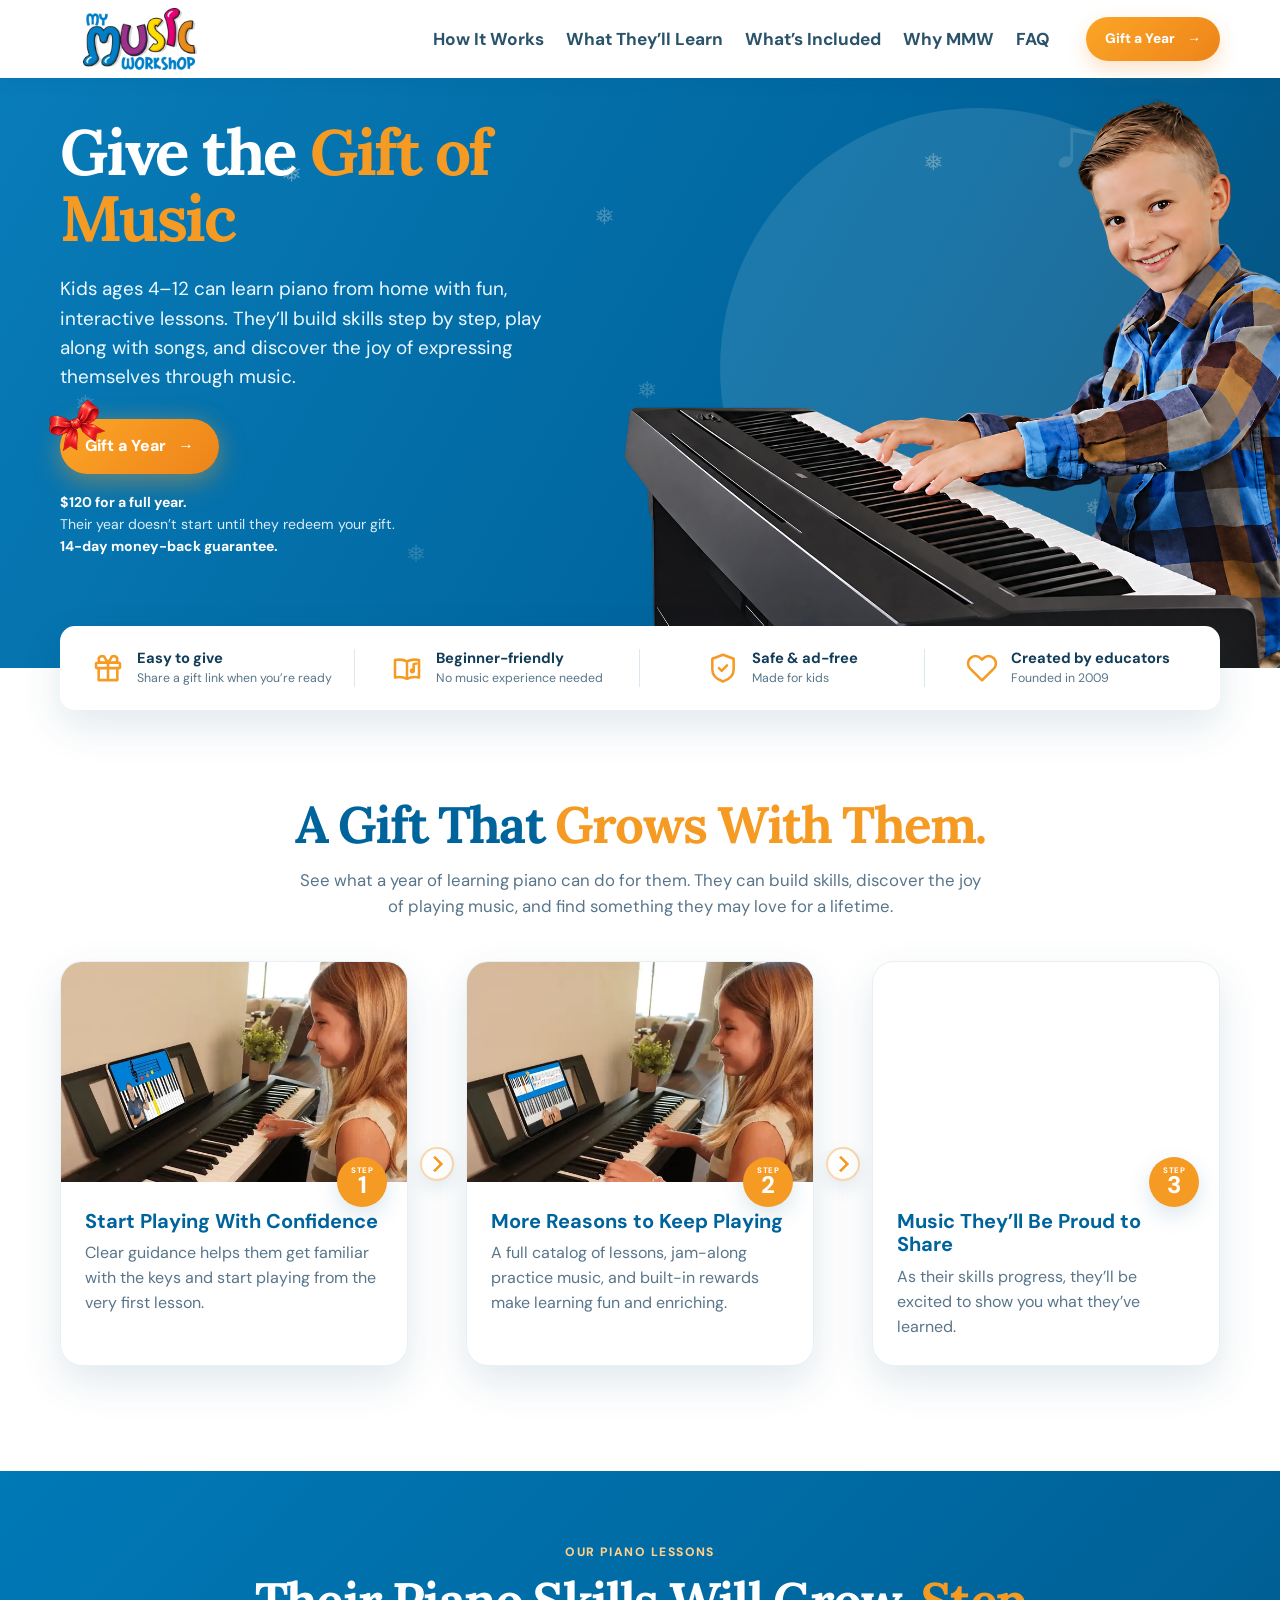
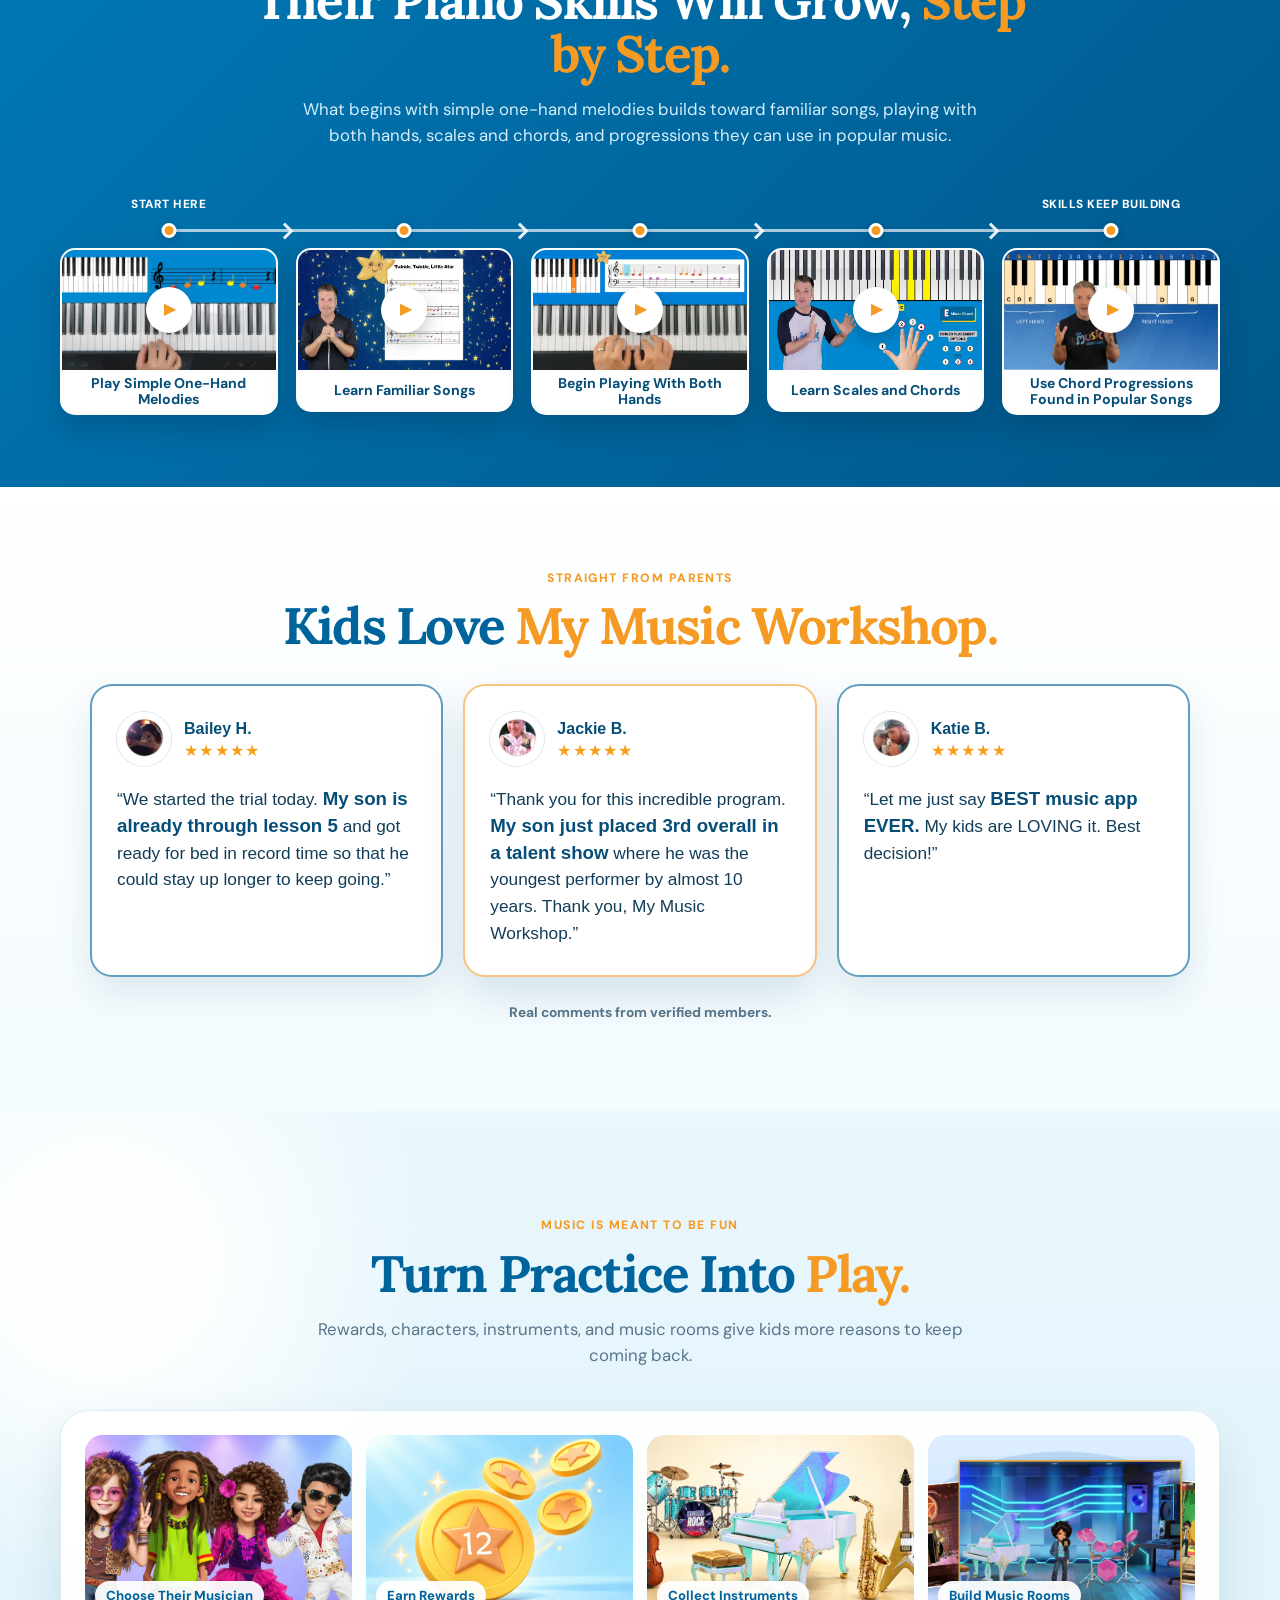
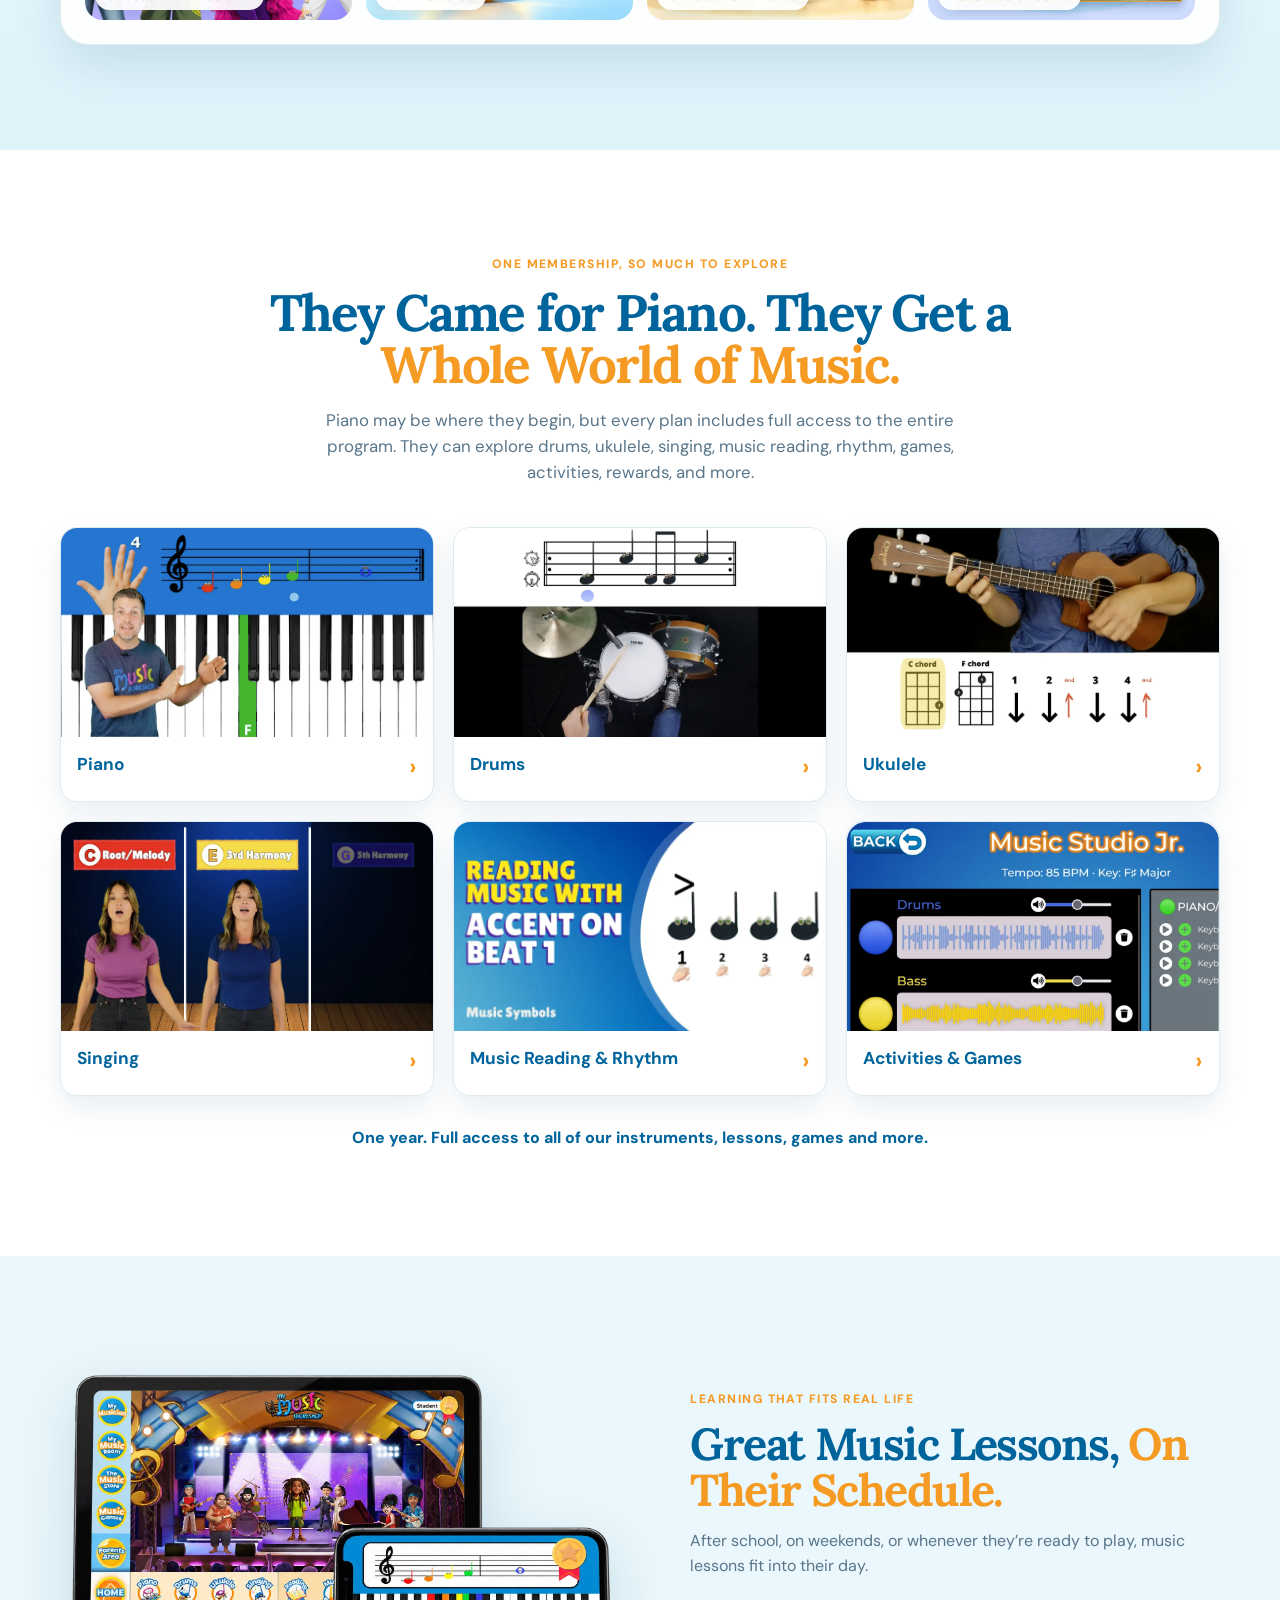
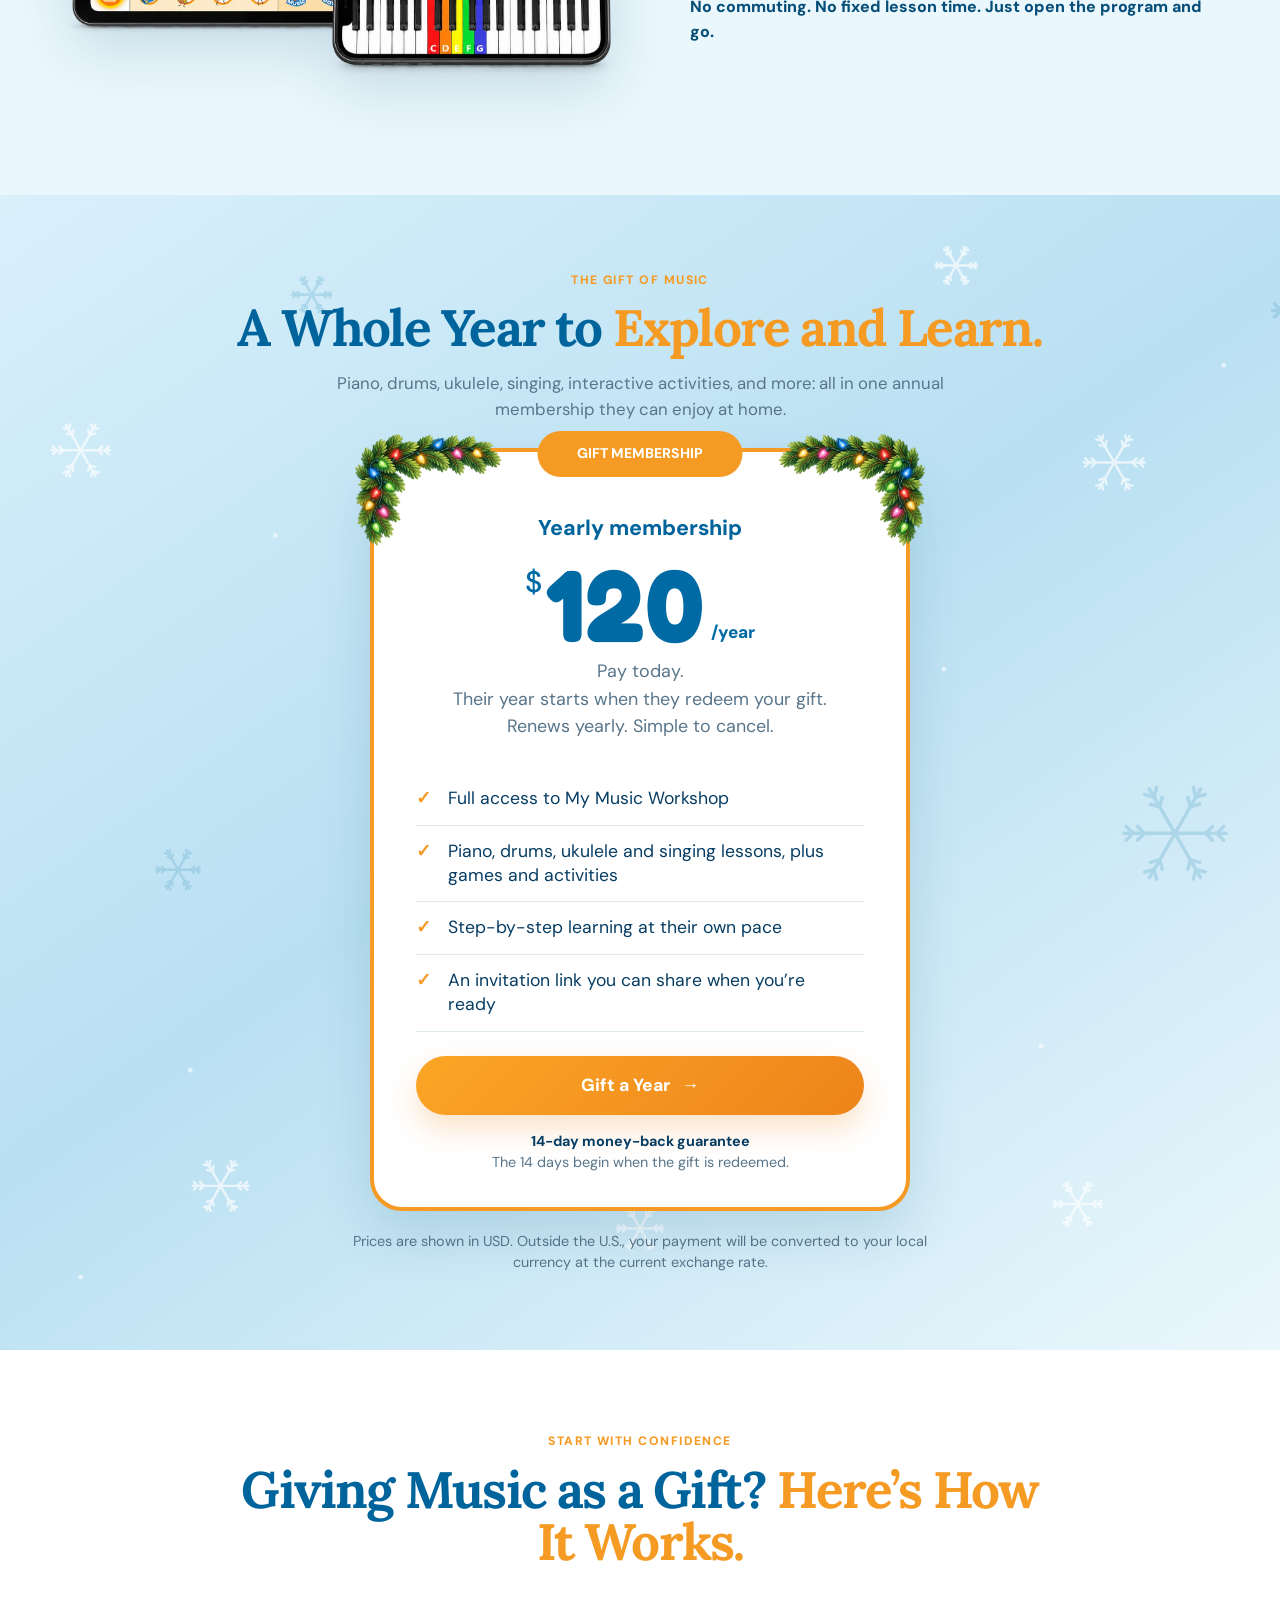
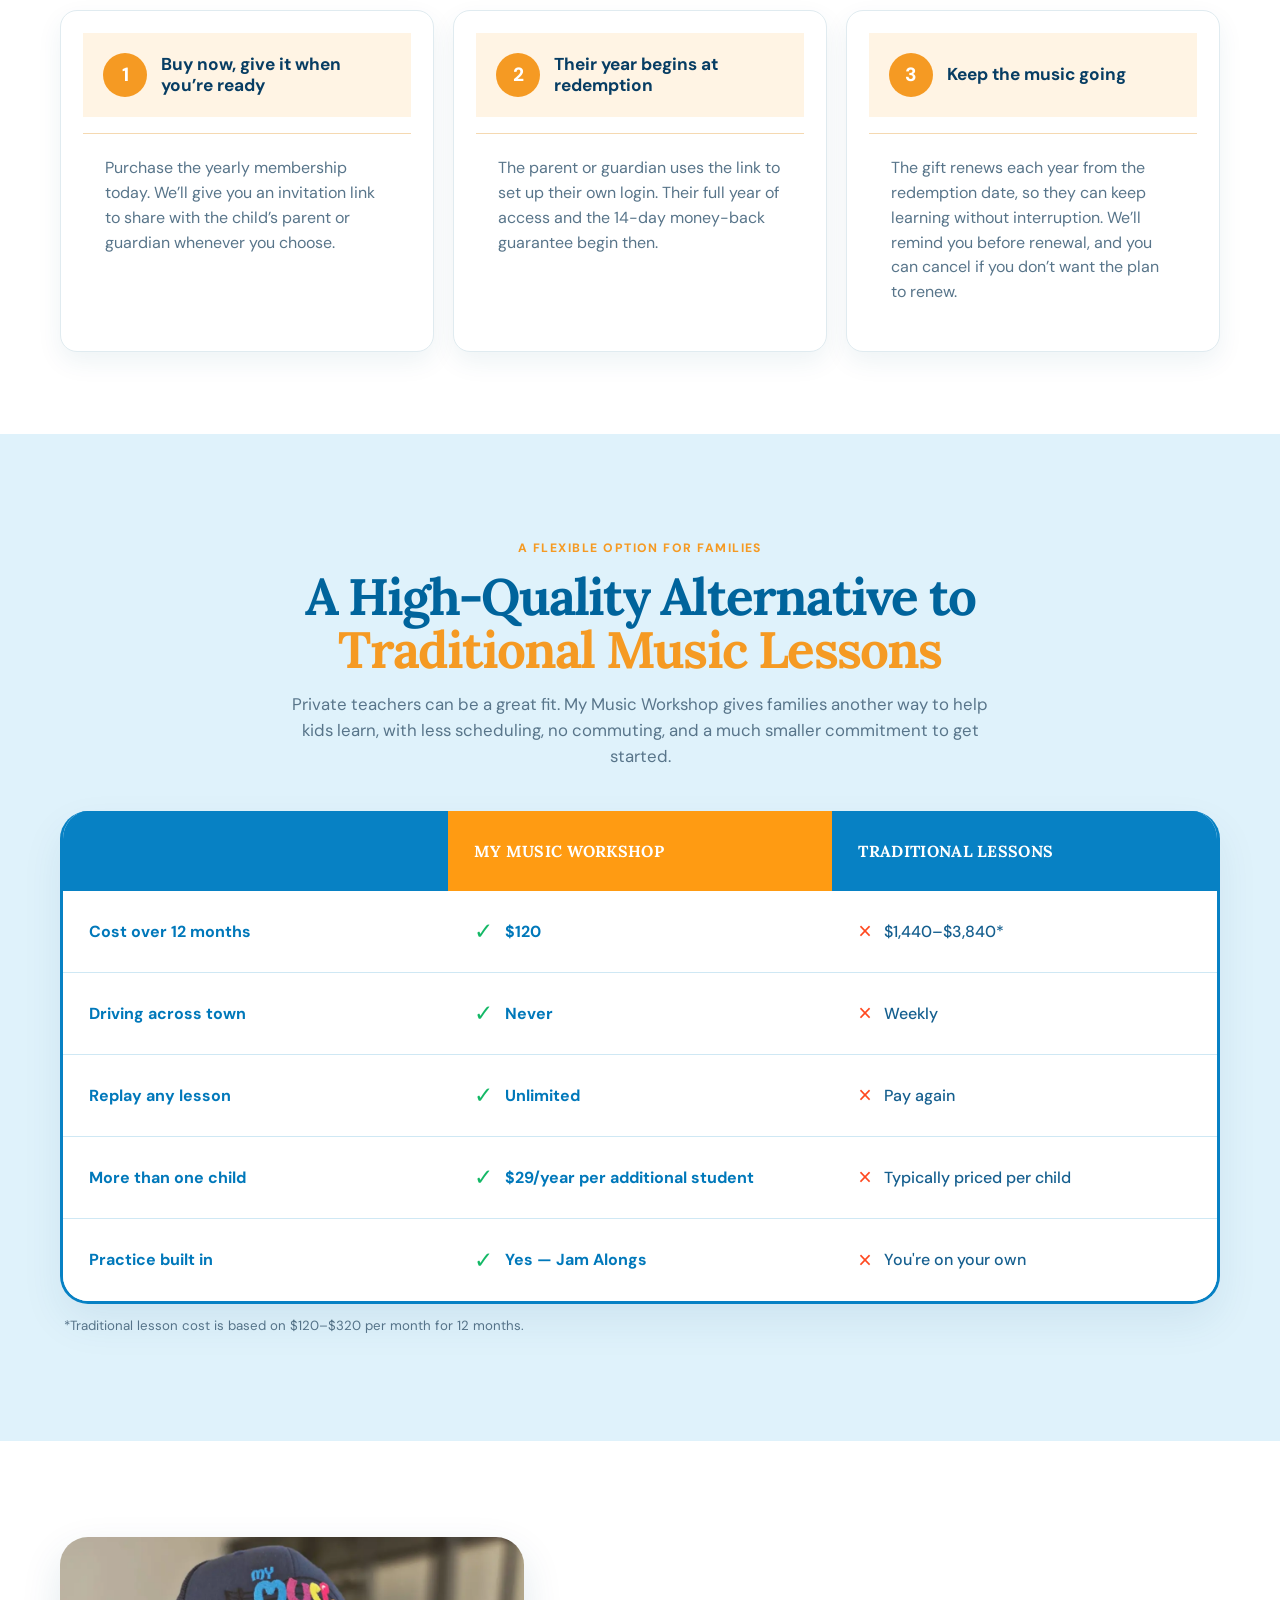
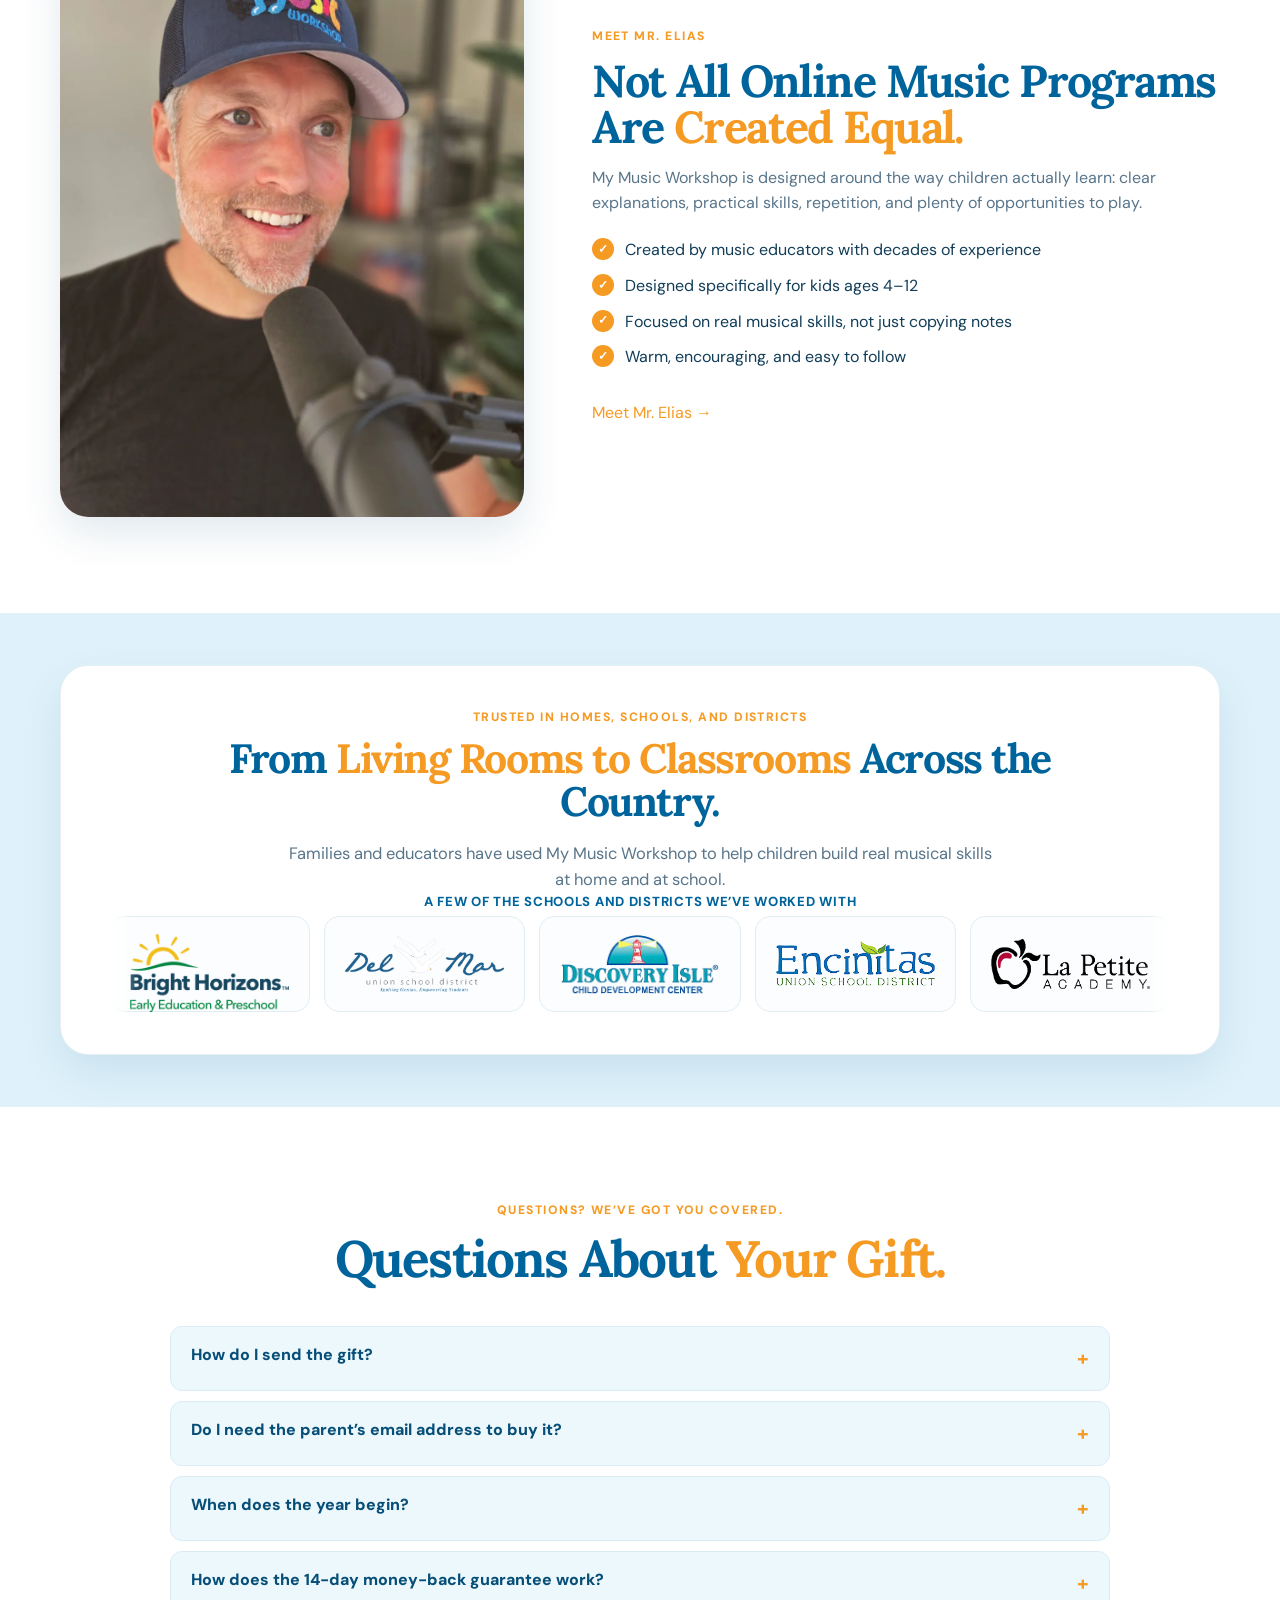
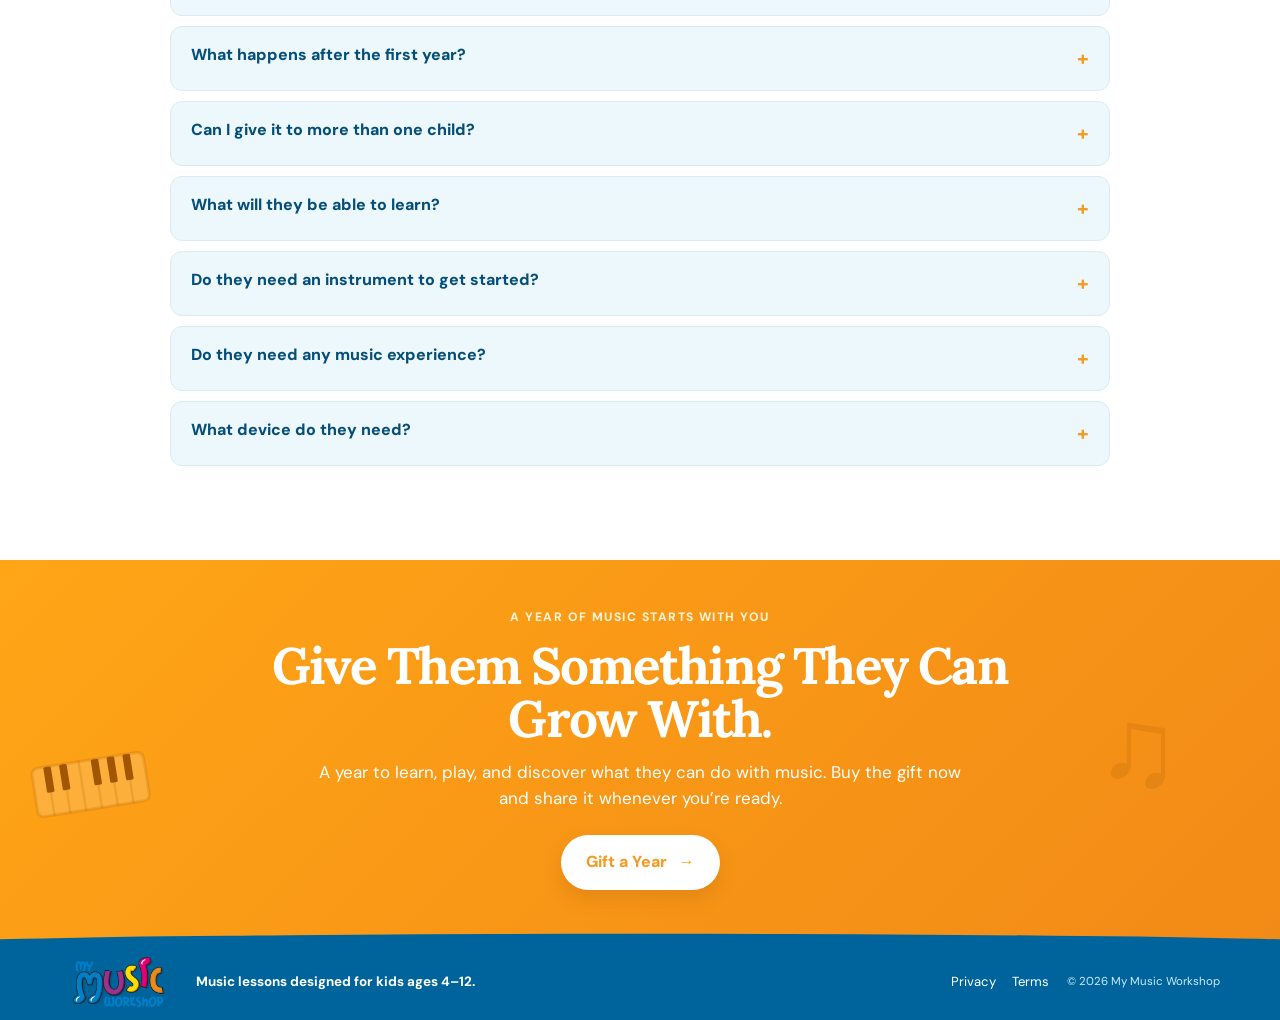
==== commit a0dae9db: "preview: add try-piano, try-drums, gift, gift-holiday Co-Authored-By: Claude Opus 5.5 <noreply@anthr" ====
--- a/gift-holiday/index.html
+++ b/gift-holiday/index.html
@@ -1,12 +1,12 @@
 <!doctype html>
 <html lang="en">
-<head>
+<head><script>/* PREVIEW ONLY: tracking switched off */window.fbq=function(){};window._fbq=window.fbq;window.posthog={__loaded:true,__SV:1,init:function(){},capture:function(){},identify:function(){},register:function(){},people:{set:function(){}}};</script>
   <meta charset="utf-8">
   <meta name="viewport" content="width=device-width, initial-scale=1">
   <meta name="robots" content="noindex, follow">
   <meta name="googlebot" content="noindex, follow">
   <meta name="description" content="Online piano lessons built for kids ages 4–12, with bite-sized lessons, built-in practice, and rewards that keep kids engaged.">
-  <title>Online Piano Lessons for Kids | My Music Workshop</title>
+  <title>[Preview] Online Piano Lessons for Kids | My Music Workshop</title>
   <link rel="preload" as="image" href="assets/piano-hero-clean-edge.png" type="image/png" fetchpriority="high">
   <link rel="preload" href="assets/fonts/dm-sans-latin.woff2" as="font" type="font/woff2" crossorigin>
   <link rel="preload" href="assets/fonts/lora-700-latin.woff2" as="font" type="font/woff2" crossorigin>
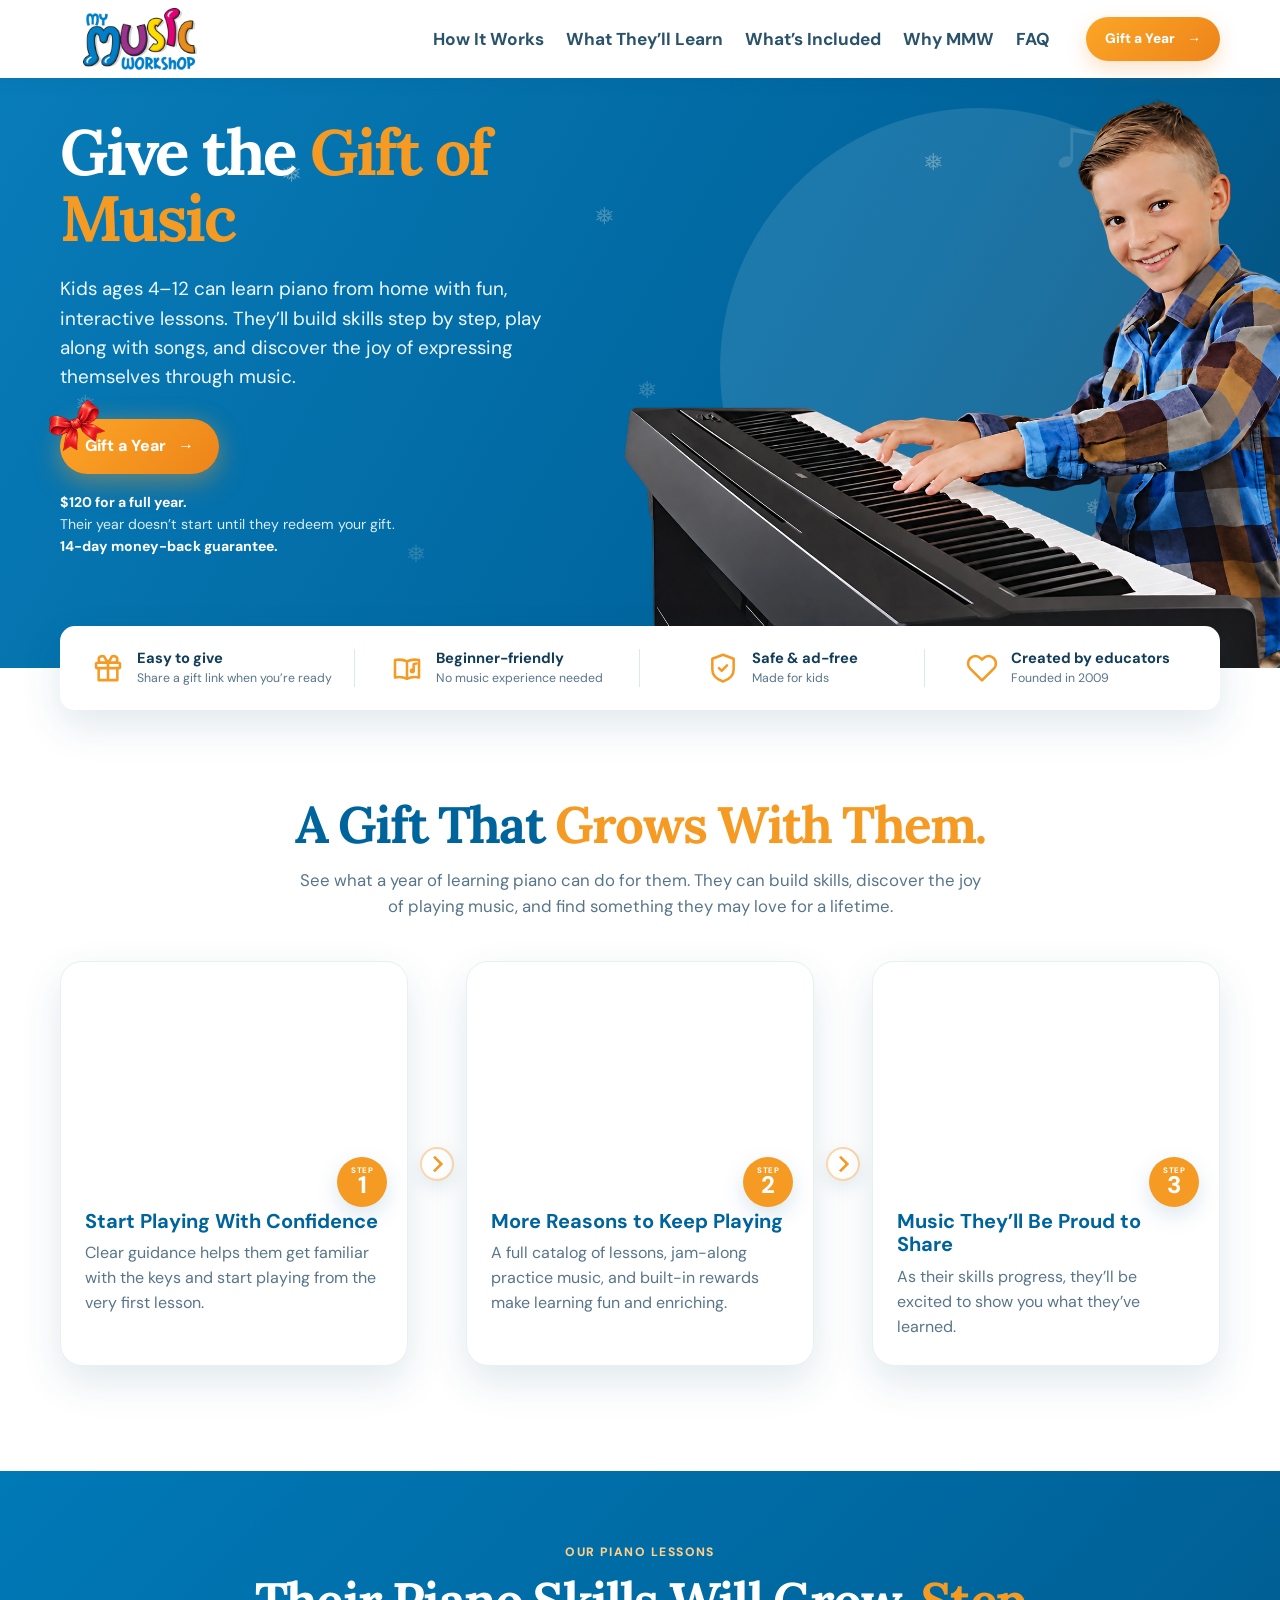
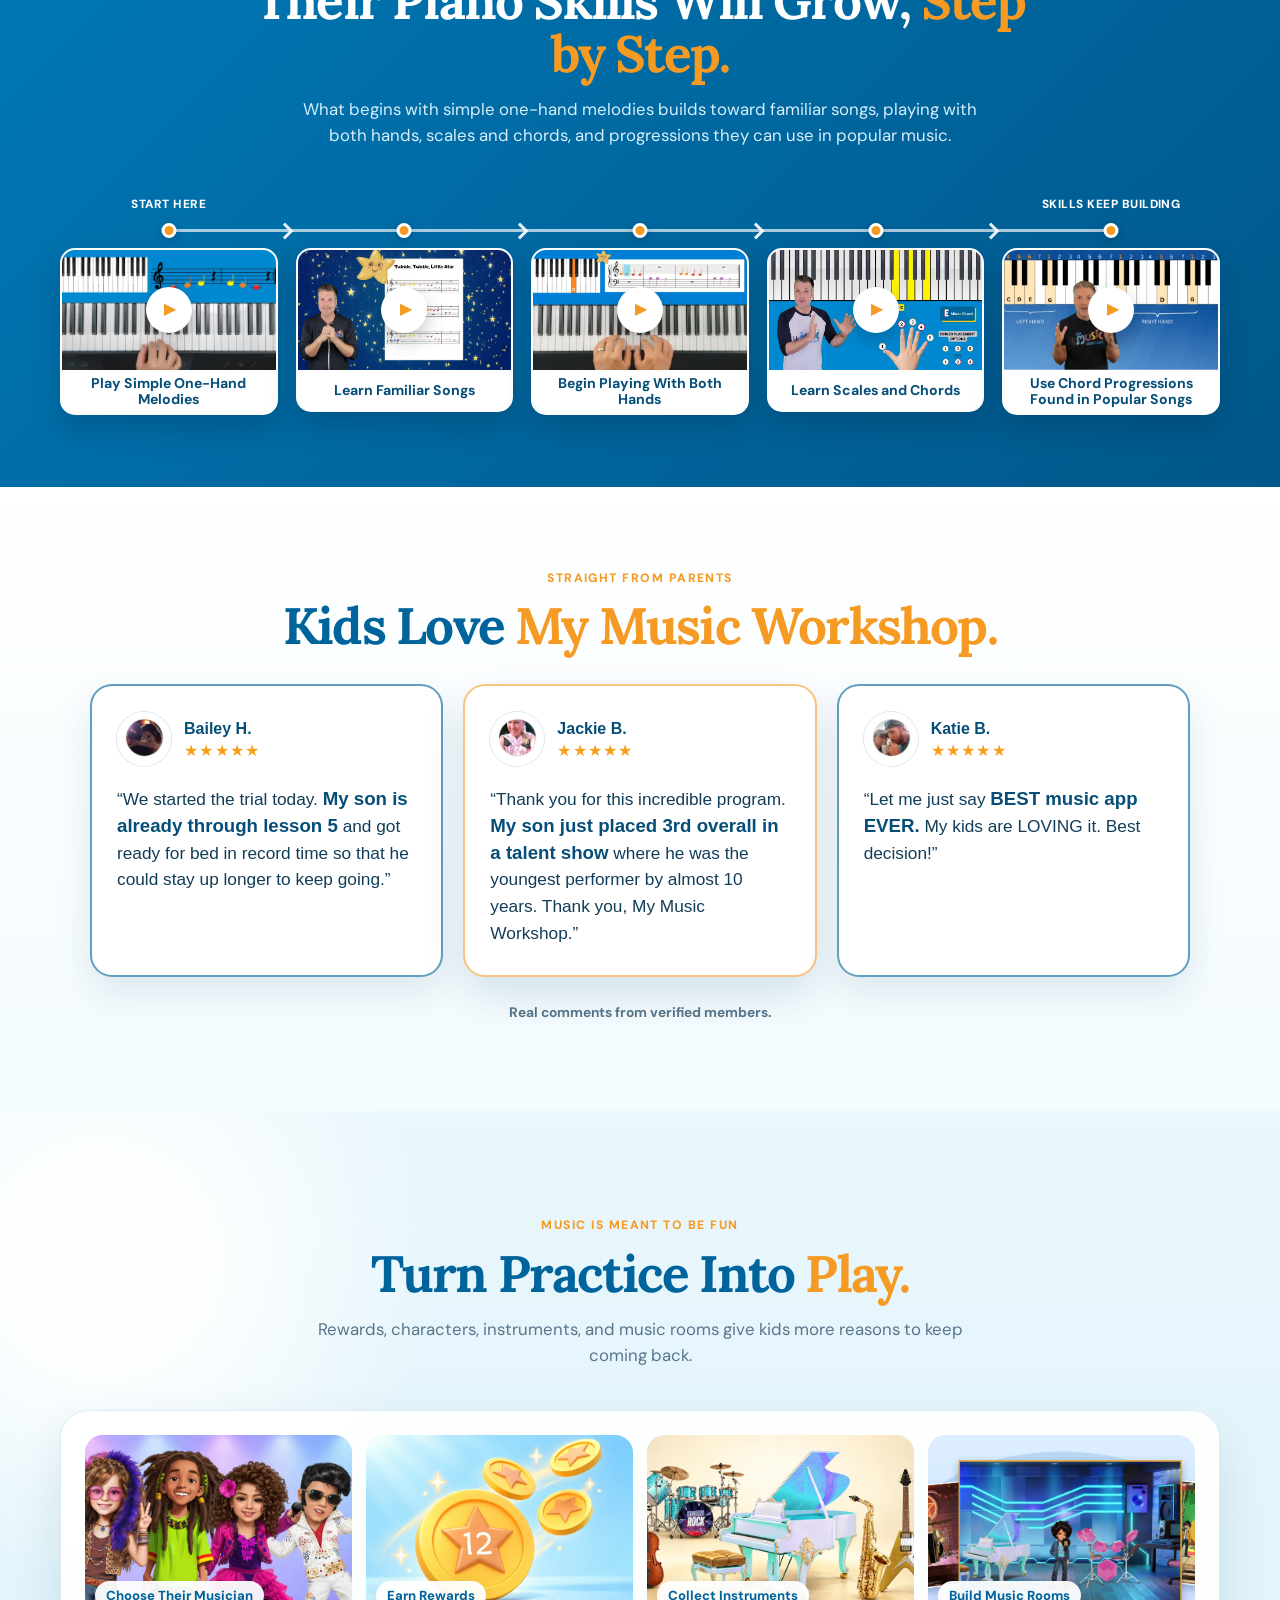
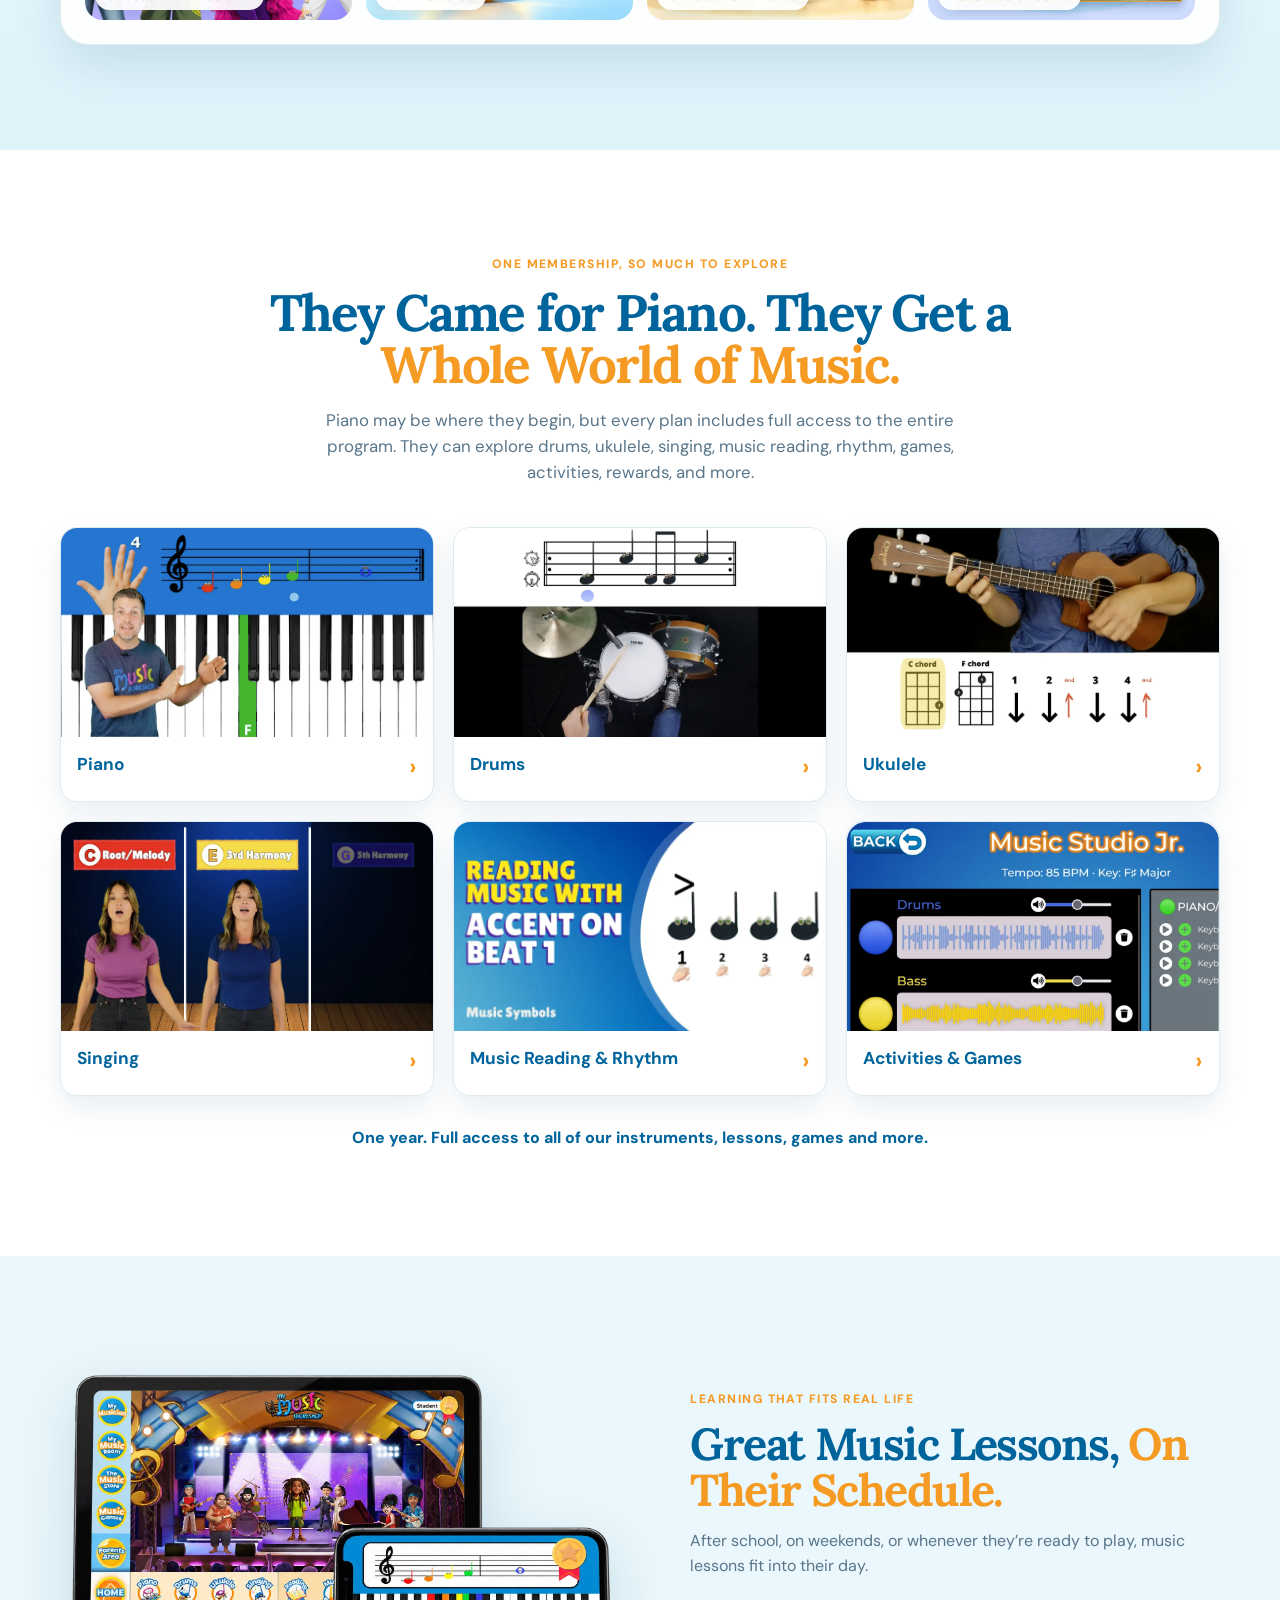
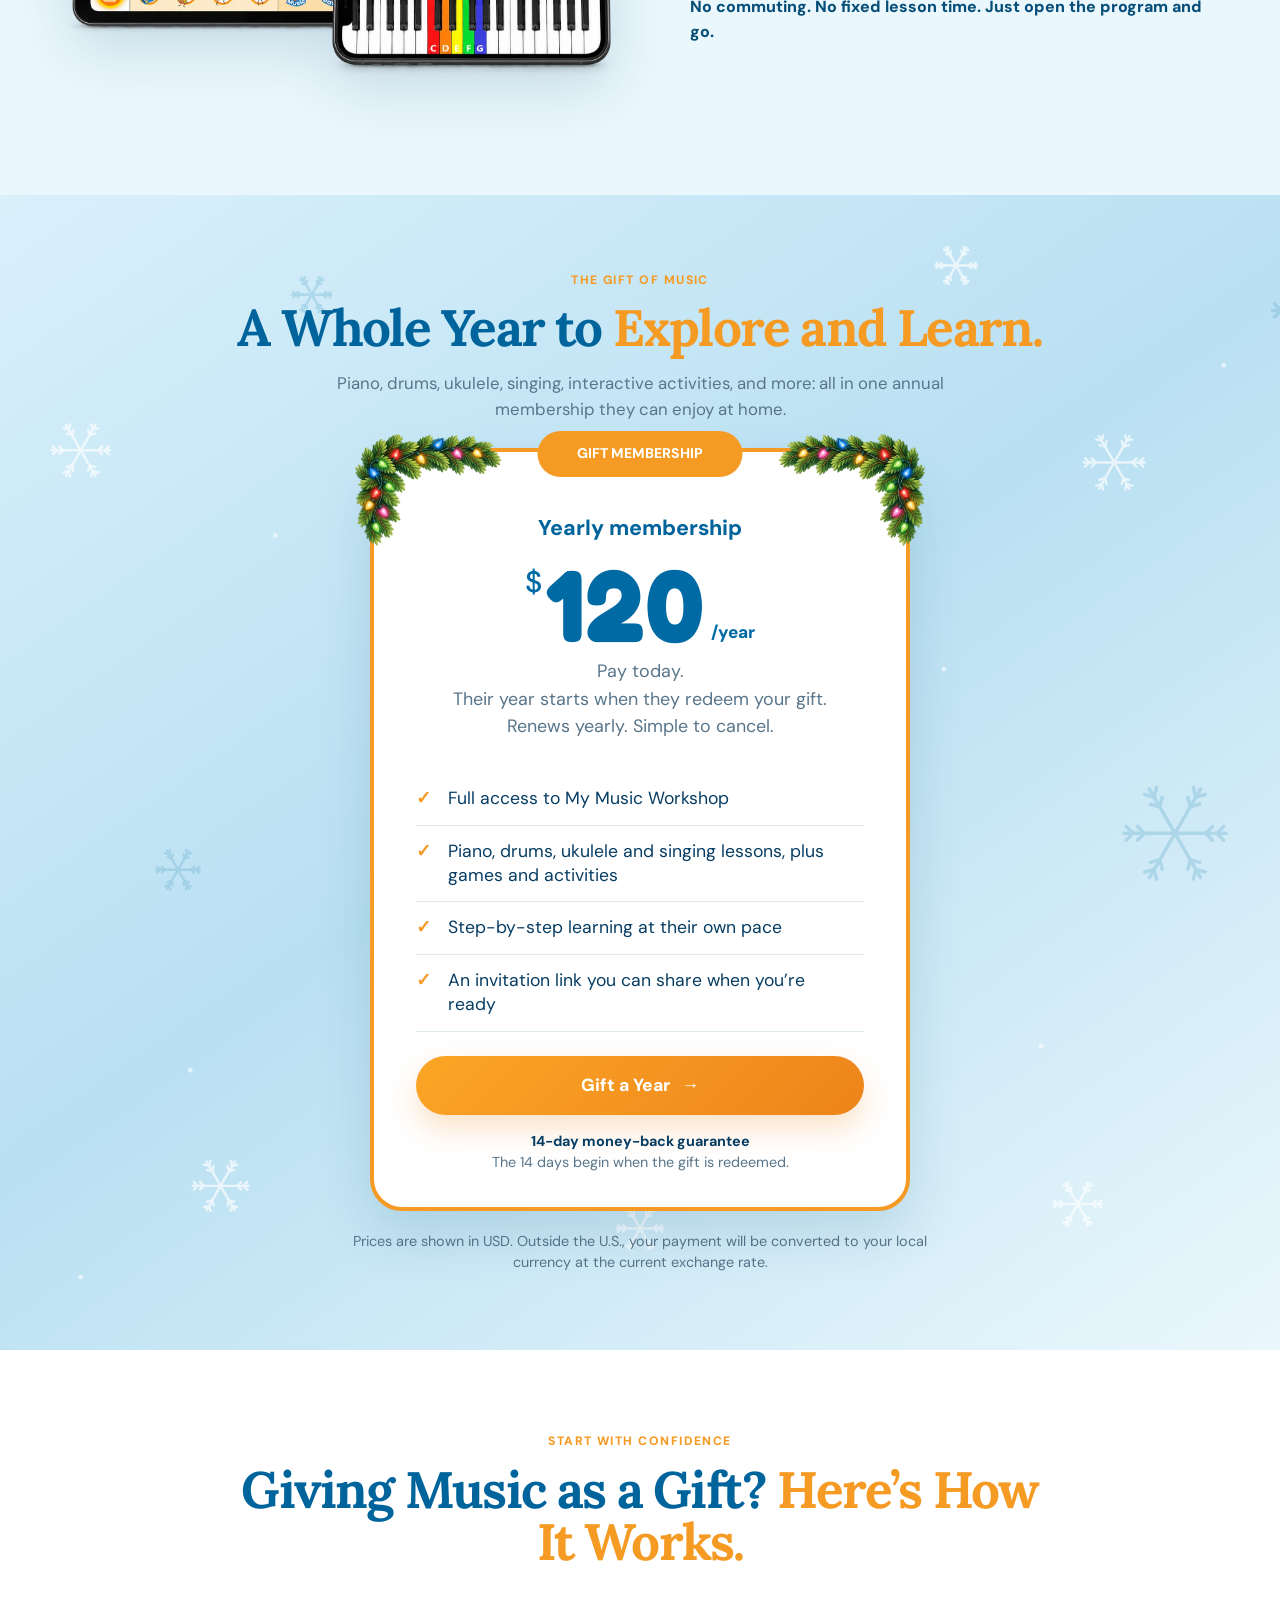
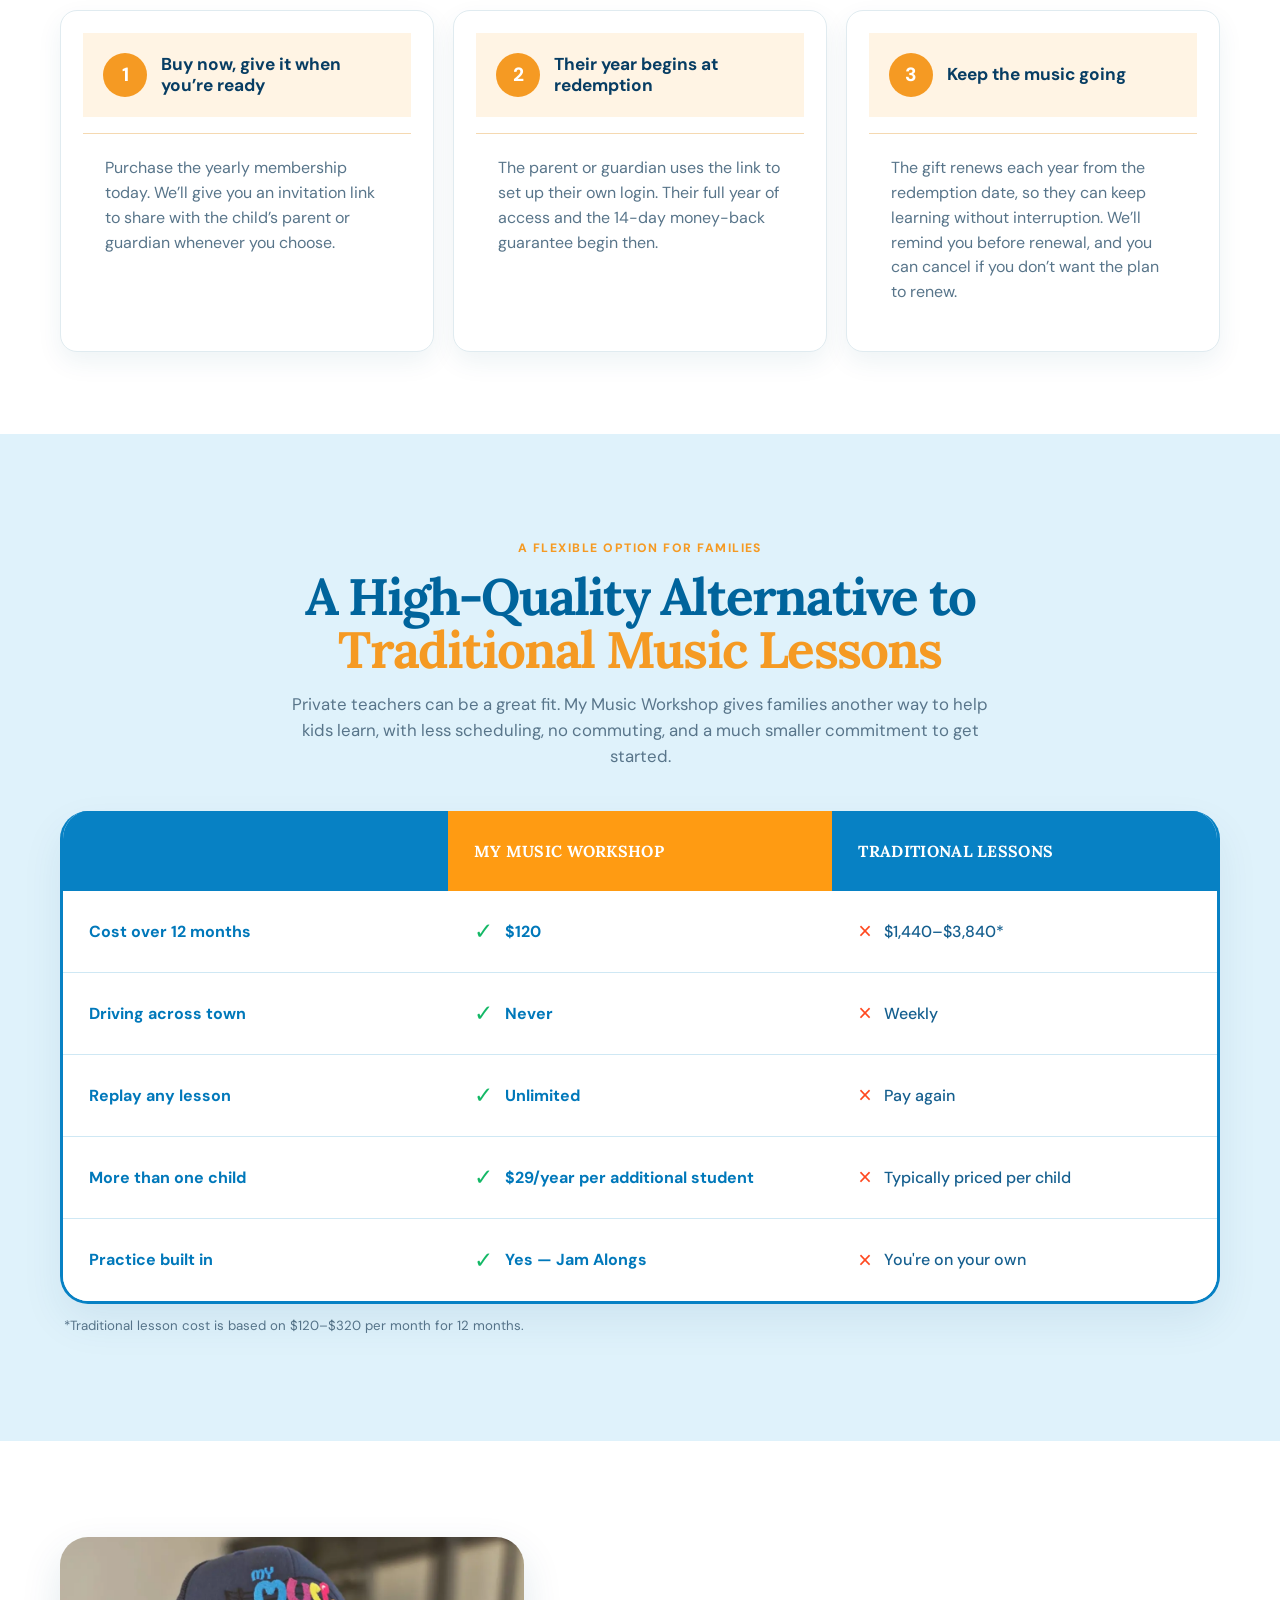
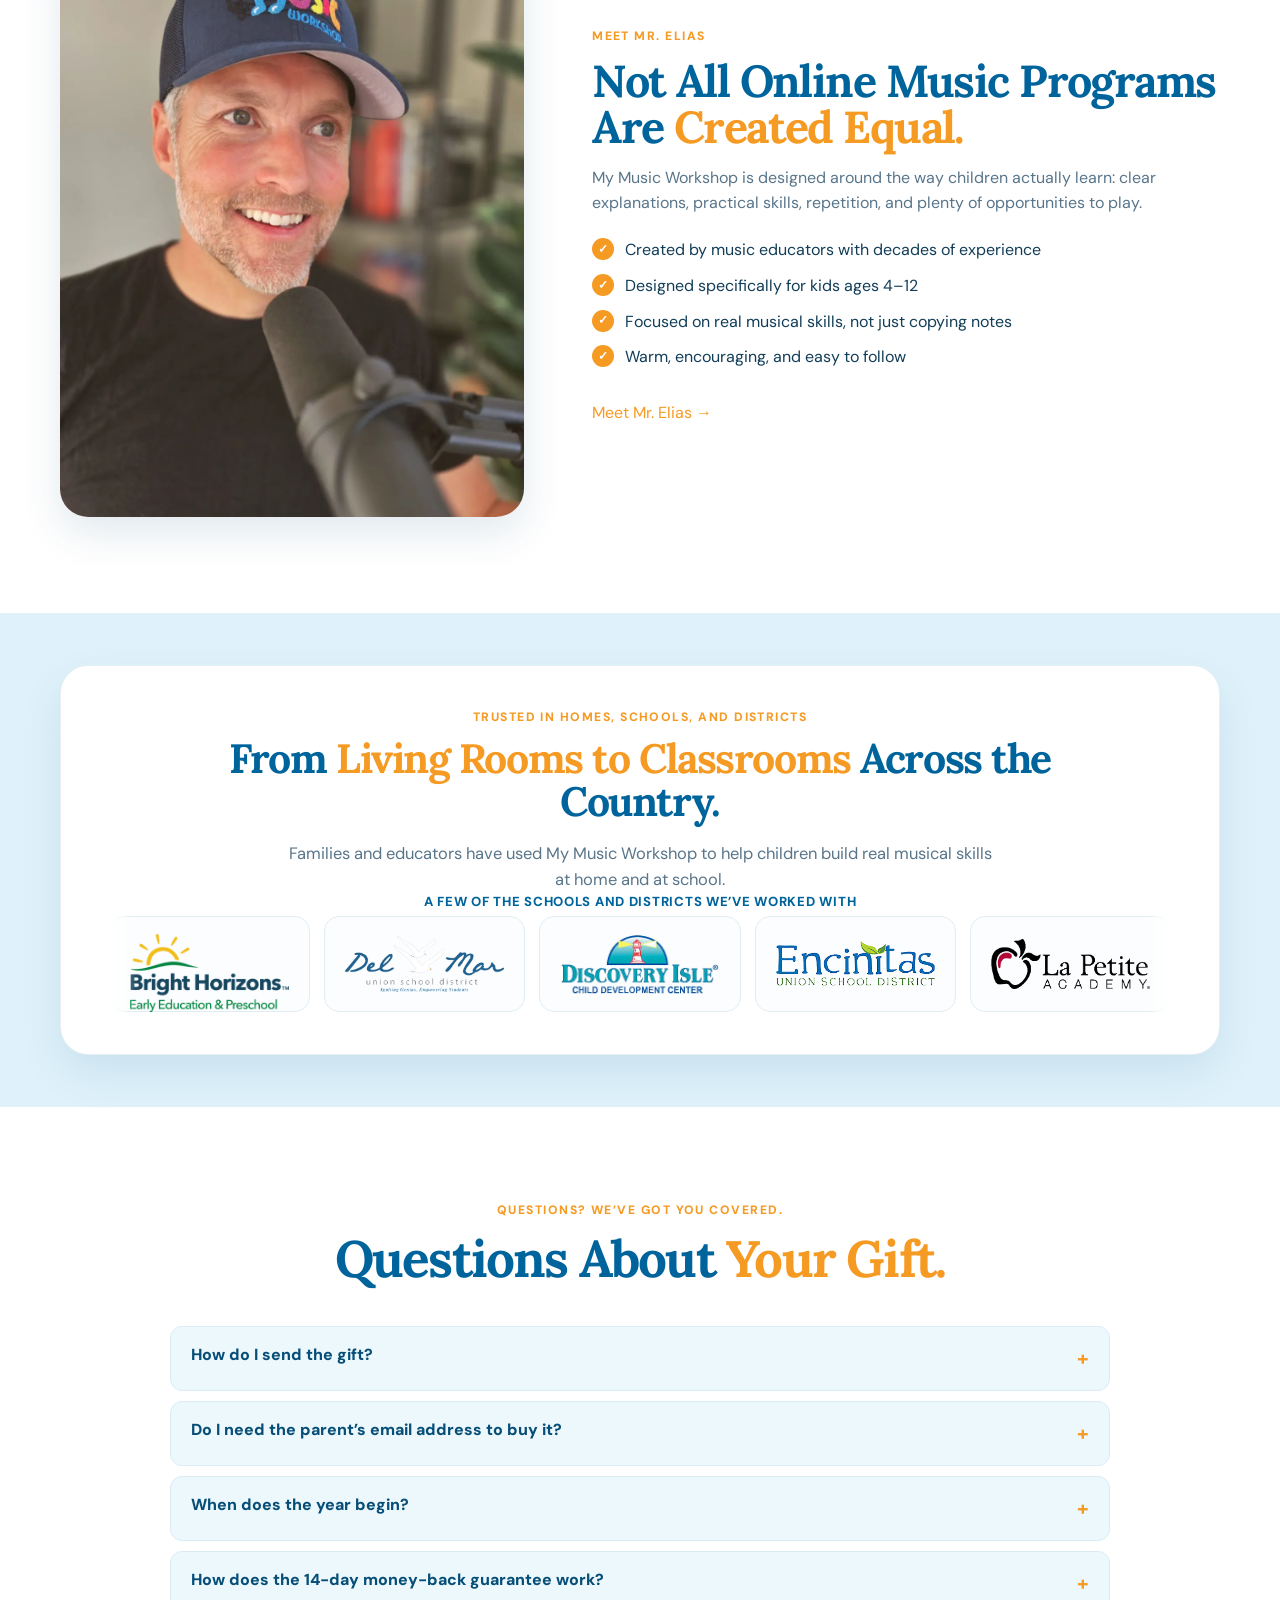
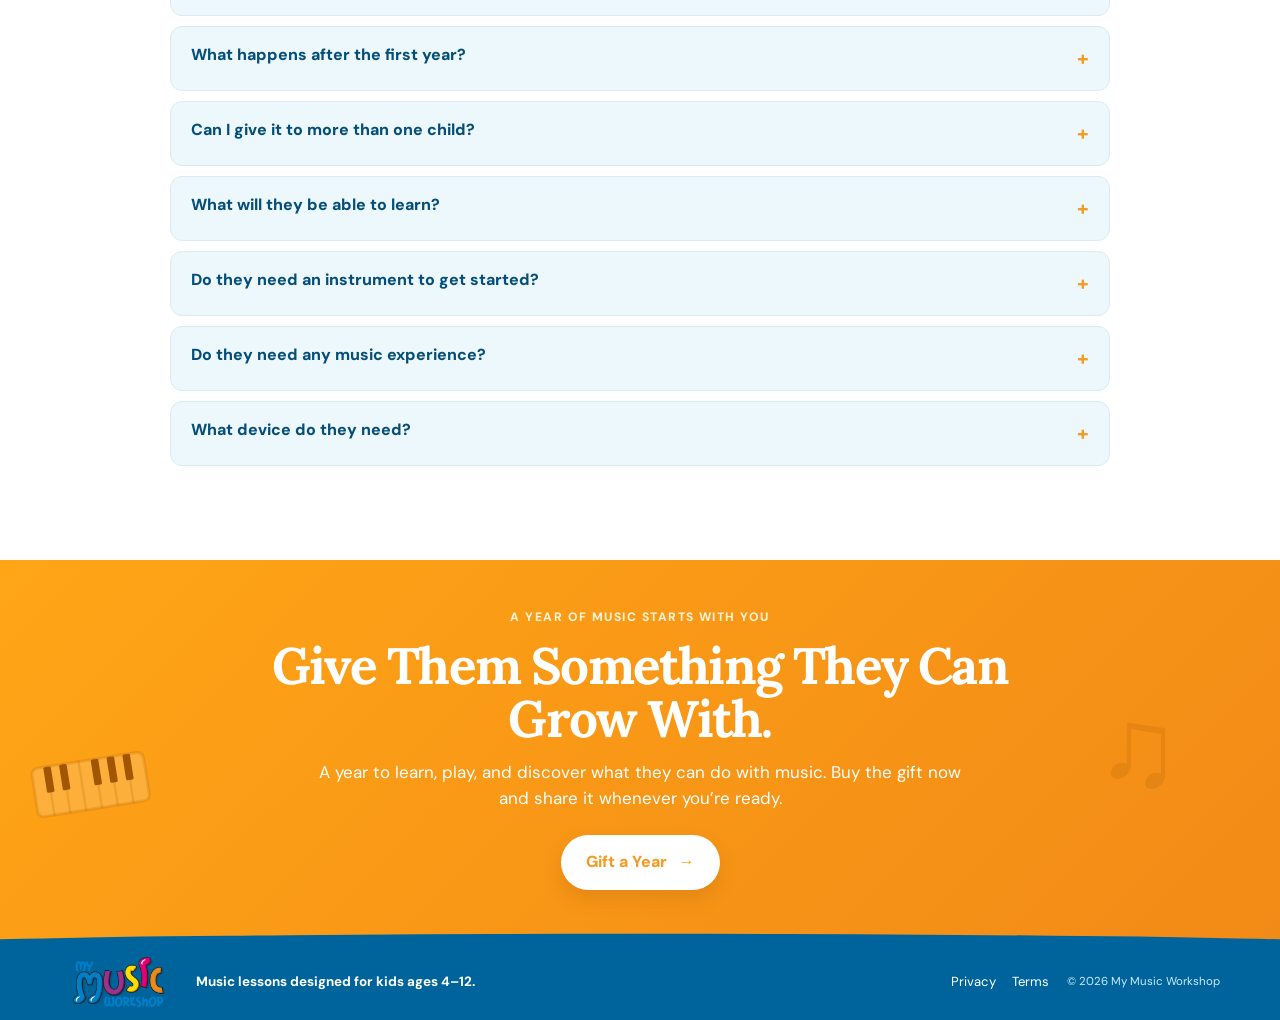
==== commit 580ff76d: "Add landing page tracking to every page shared/lp-tracking.js sends PostHog events for menu taps, th" ====
--- a/gift-holiday/index.html
+++ b/gift-holiday/index.html
@@ -1,12 +1,12 @@
 <!doctype html>
 <html lang="en">
-<head><script>/* PREVIEW ONLY: tracking switched off */window.fbq=function(){};window._fbq=window.fbq;window.posthog={__loaded:true,__SV:1,init:function(){},capture:function(){},identify:function(){},register:function(){},people:{set:function(){}}};</script>
+<head>
   <meta charset="utf-8">
   <meta name="viewport" content="width=device-width, initial-scale=1">
   <meta name="robots" content="noindex, follow">
   <meta name="googlebot" content="noindex, follow">
   <meta name="description" content="Online piano lessons built for kids ages 4–12, with bite-sized lessons, built-in practice, and rewards that keep kids engaged.">
-  <title>[Preview] Online Piano Lessons for Kids | My Music Workshop</title>
+  <title>Online Piano Lessons for Kids | My Music Workshop</title>
   <link rel="preload" as="image" href="assets/piano-hero-clean-edge.png" type="image/png" fetchpriority="high">
   <link rel="preload" href="assets/fonts/dm-sans-latin.woff2" as="font" type="font/woff2" crossorigin>
   <link rel="preload" href="assets/fonts/lora-700-latin.woff2" as="font" type="font/woff2" crossorigin>
@@ -370,6 +370,7 @@
     </div>
   </dialog>
   <script src="script.js?v=8"></script>
+  <script src="lp-tracking.js?v=4fc0f9b5"></script>
   <script>
   // PostHog: record a trial when the app.mymusicworkshop.com signup window reports success.
   // v2 (Nov 5, 2026): sends immediately via sendBeacon because the app redirects the page ~0.5s later.
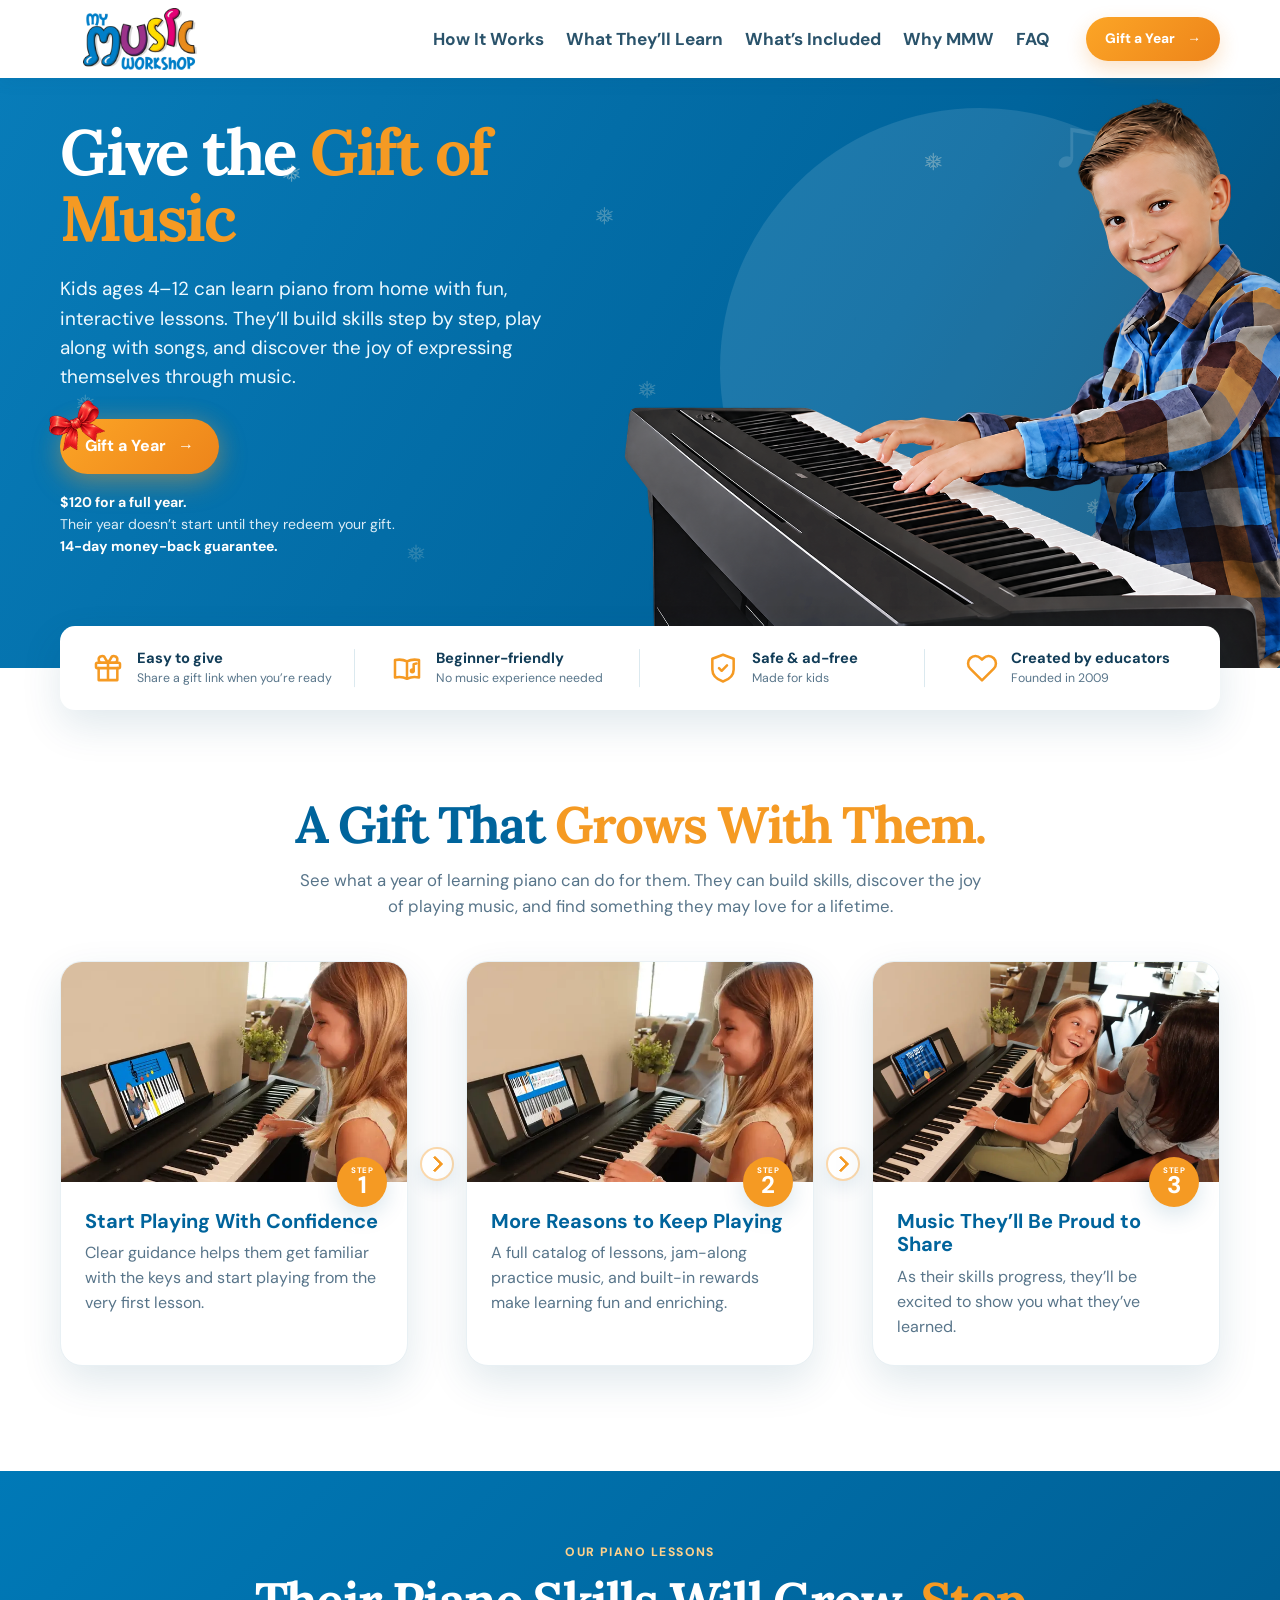
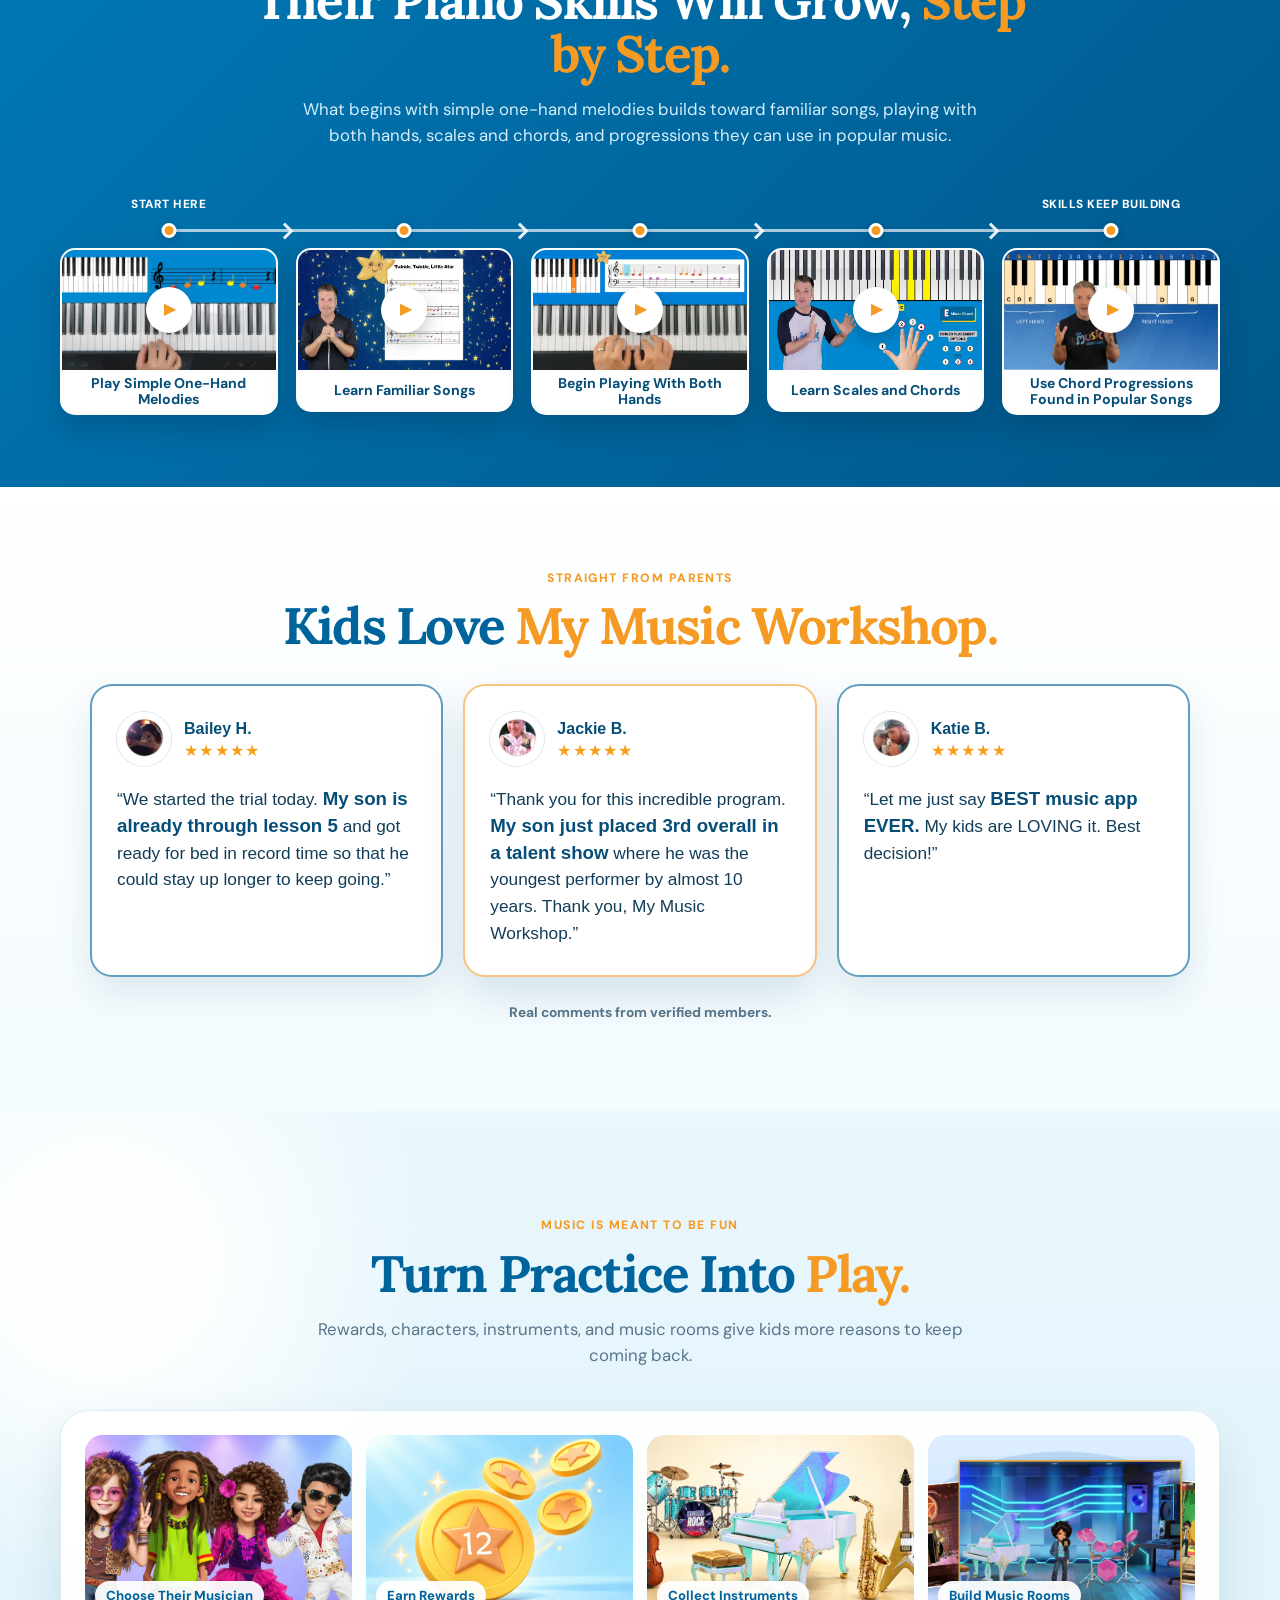
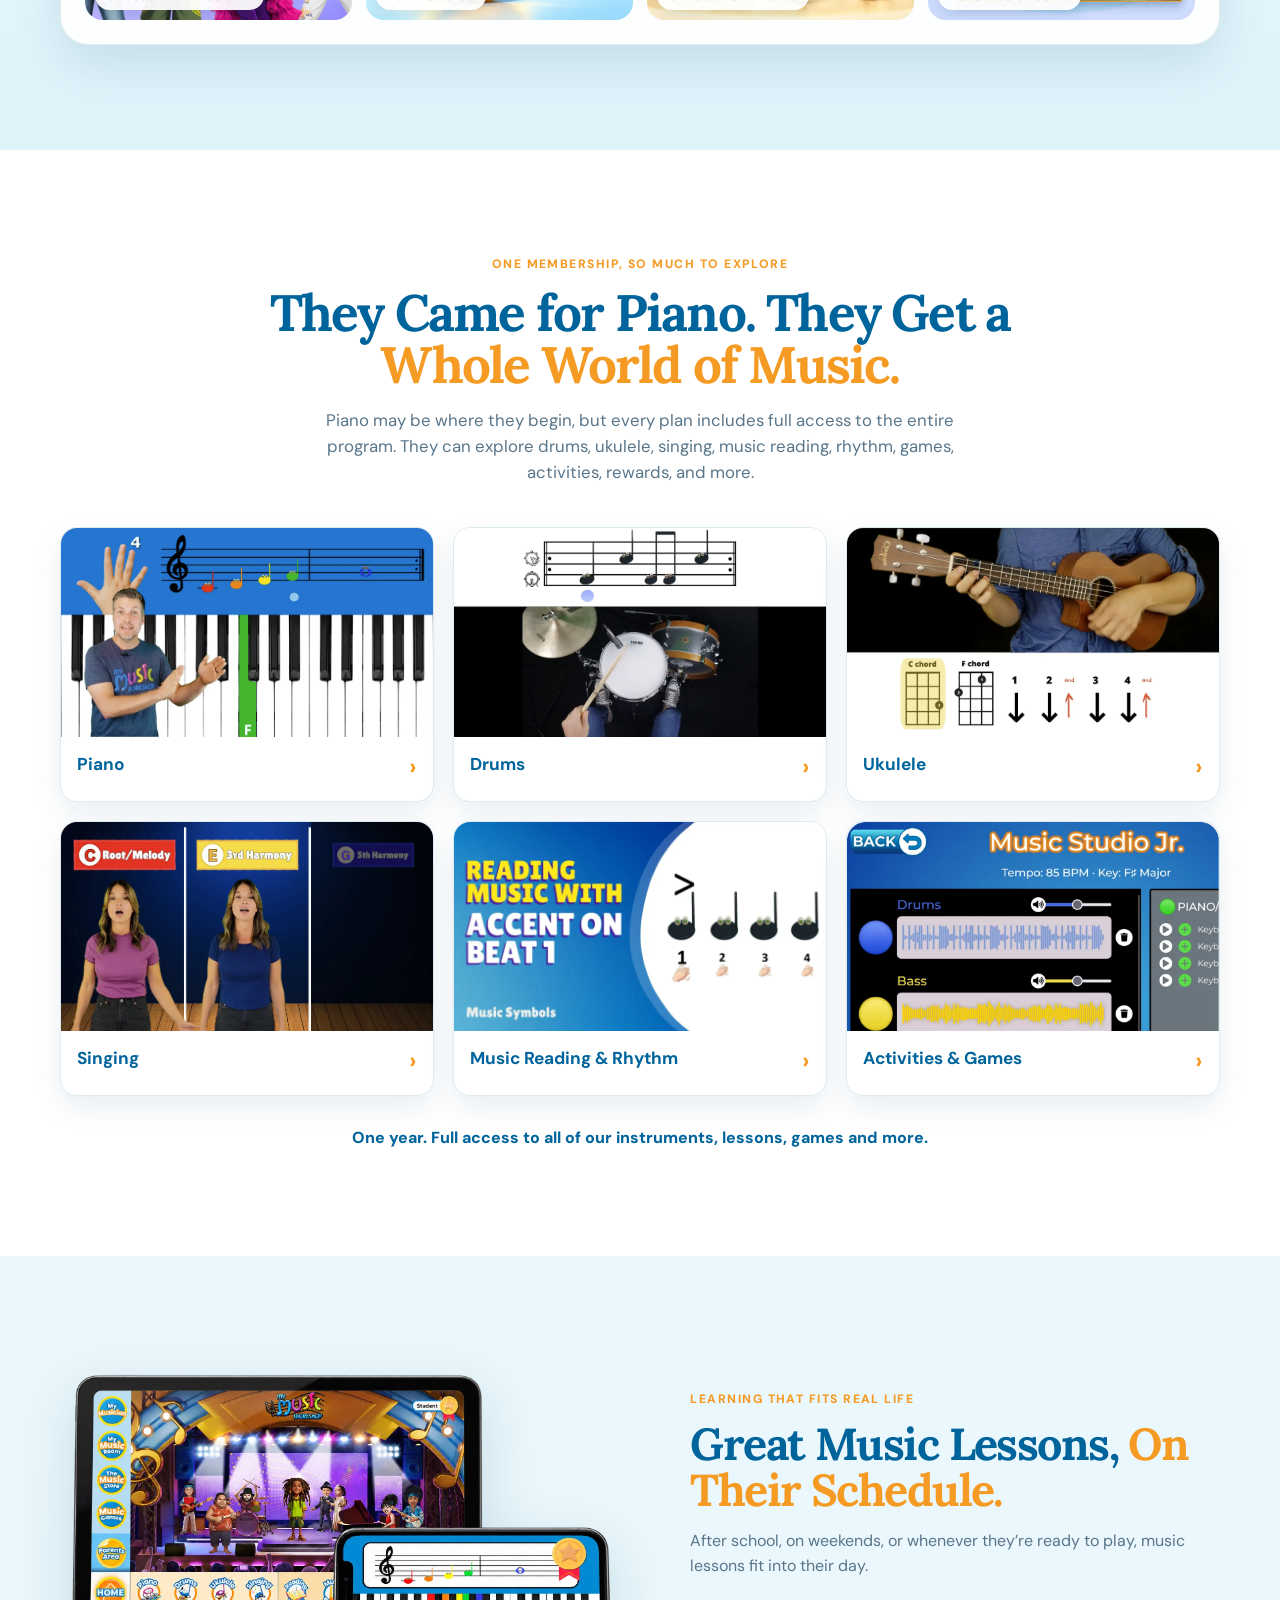
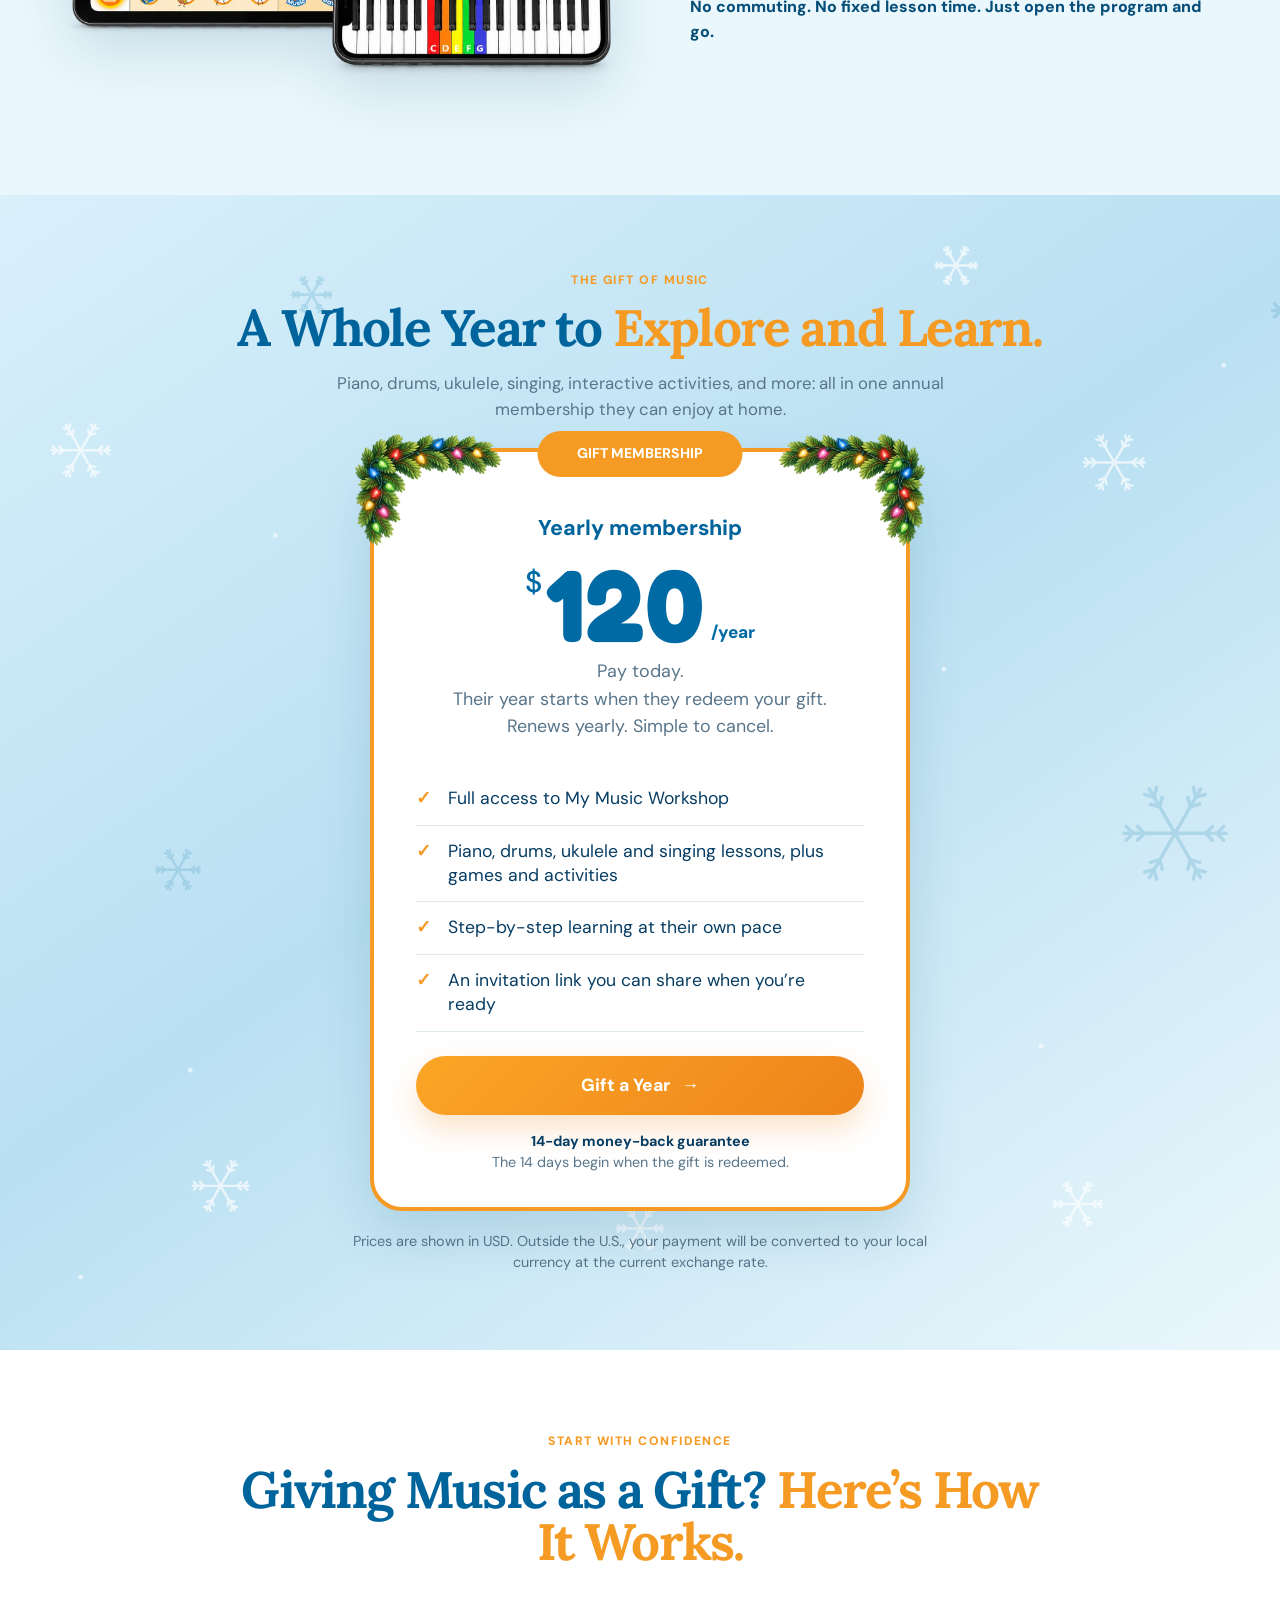
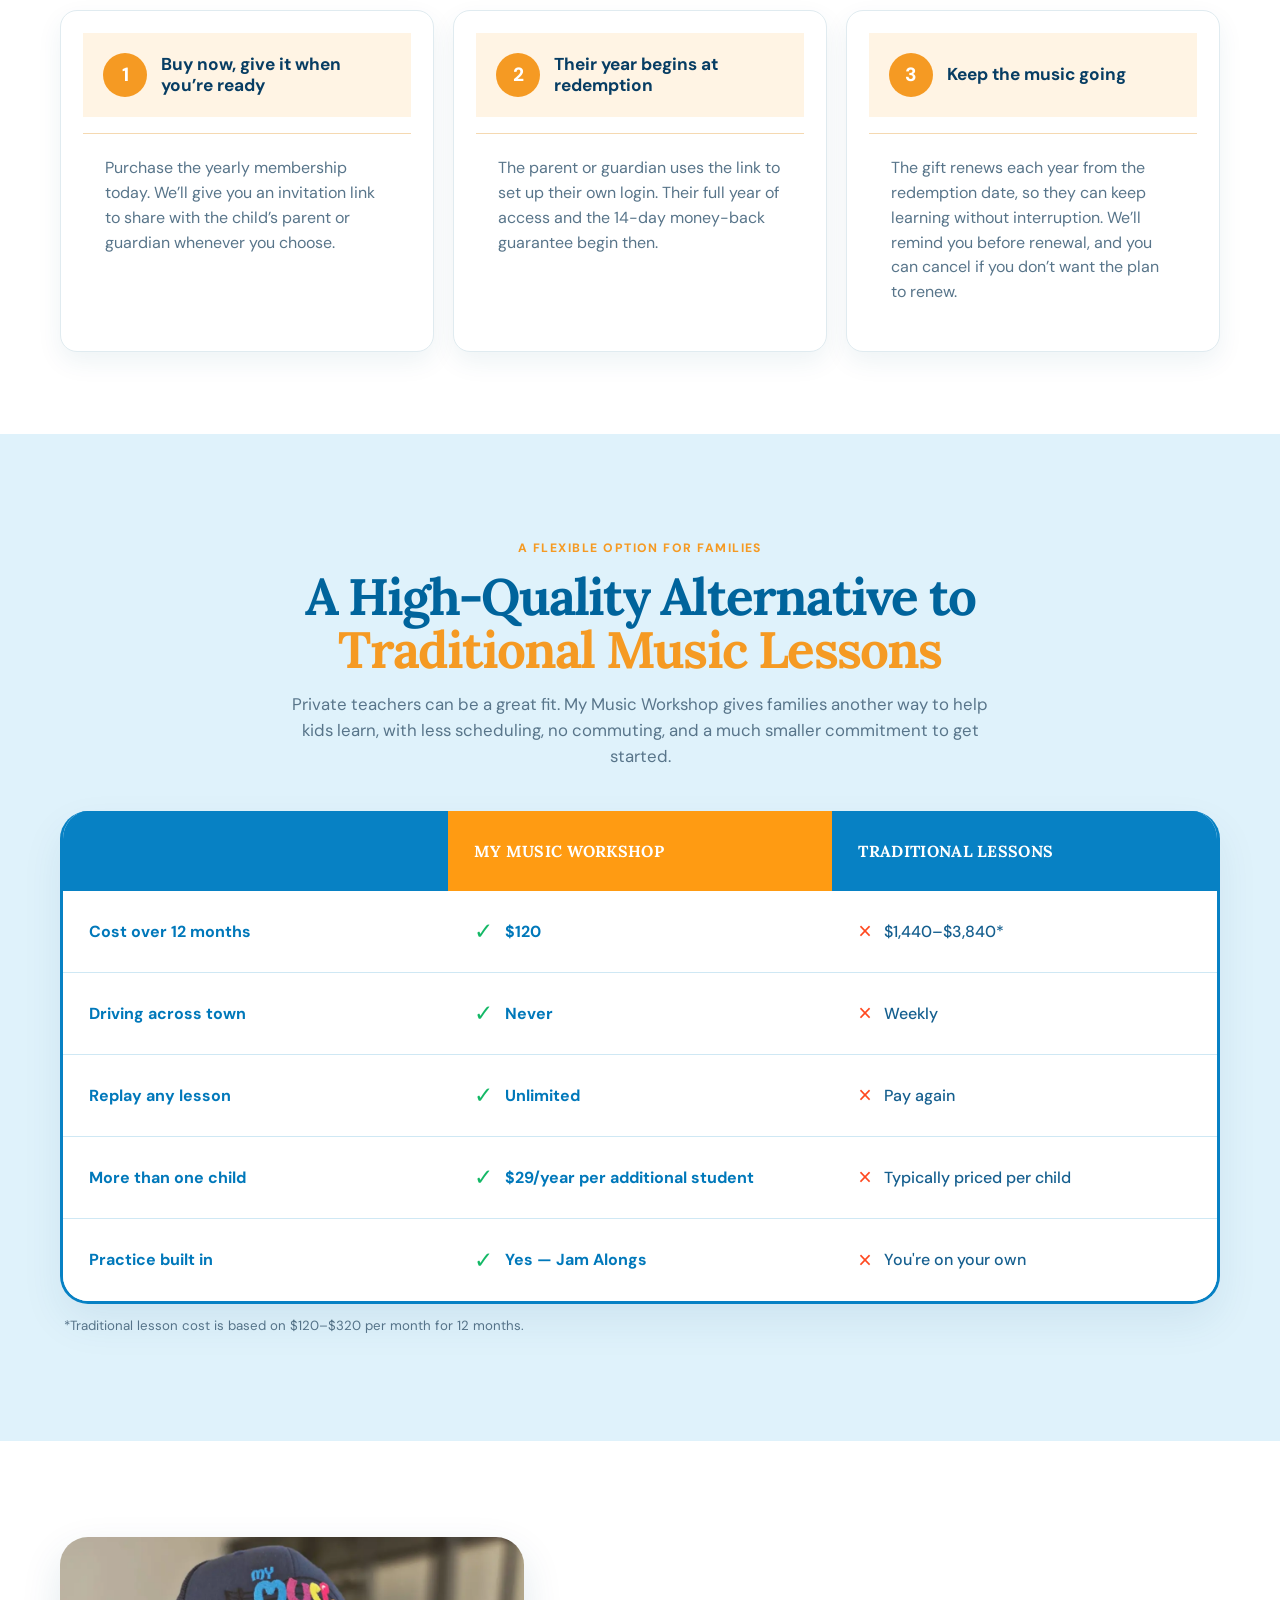
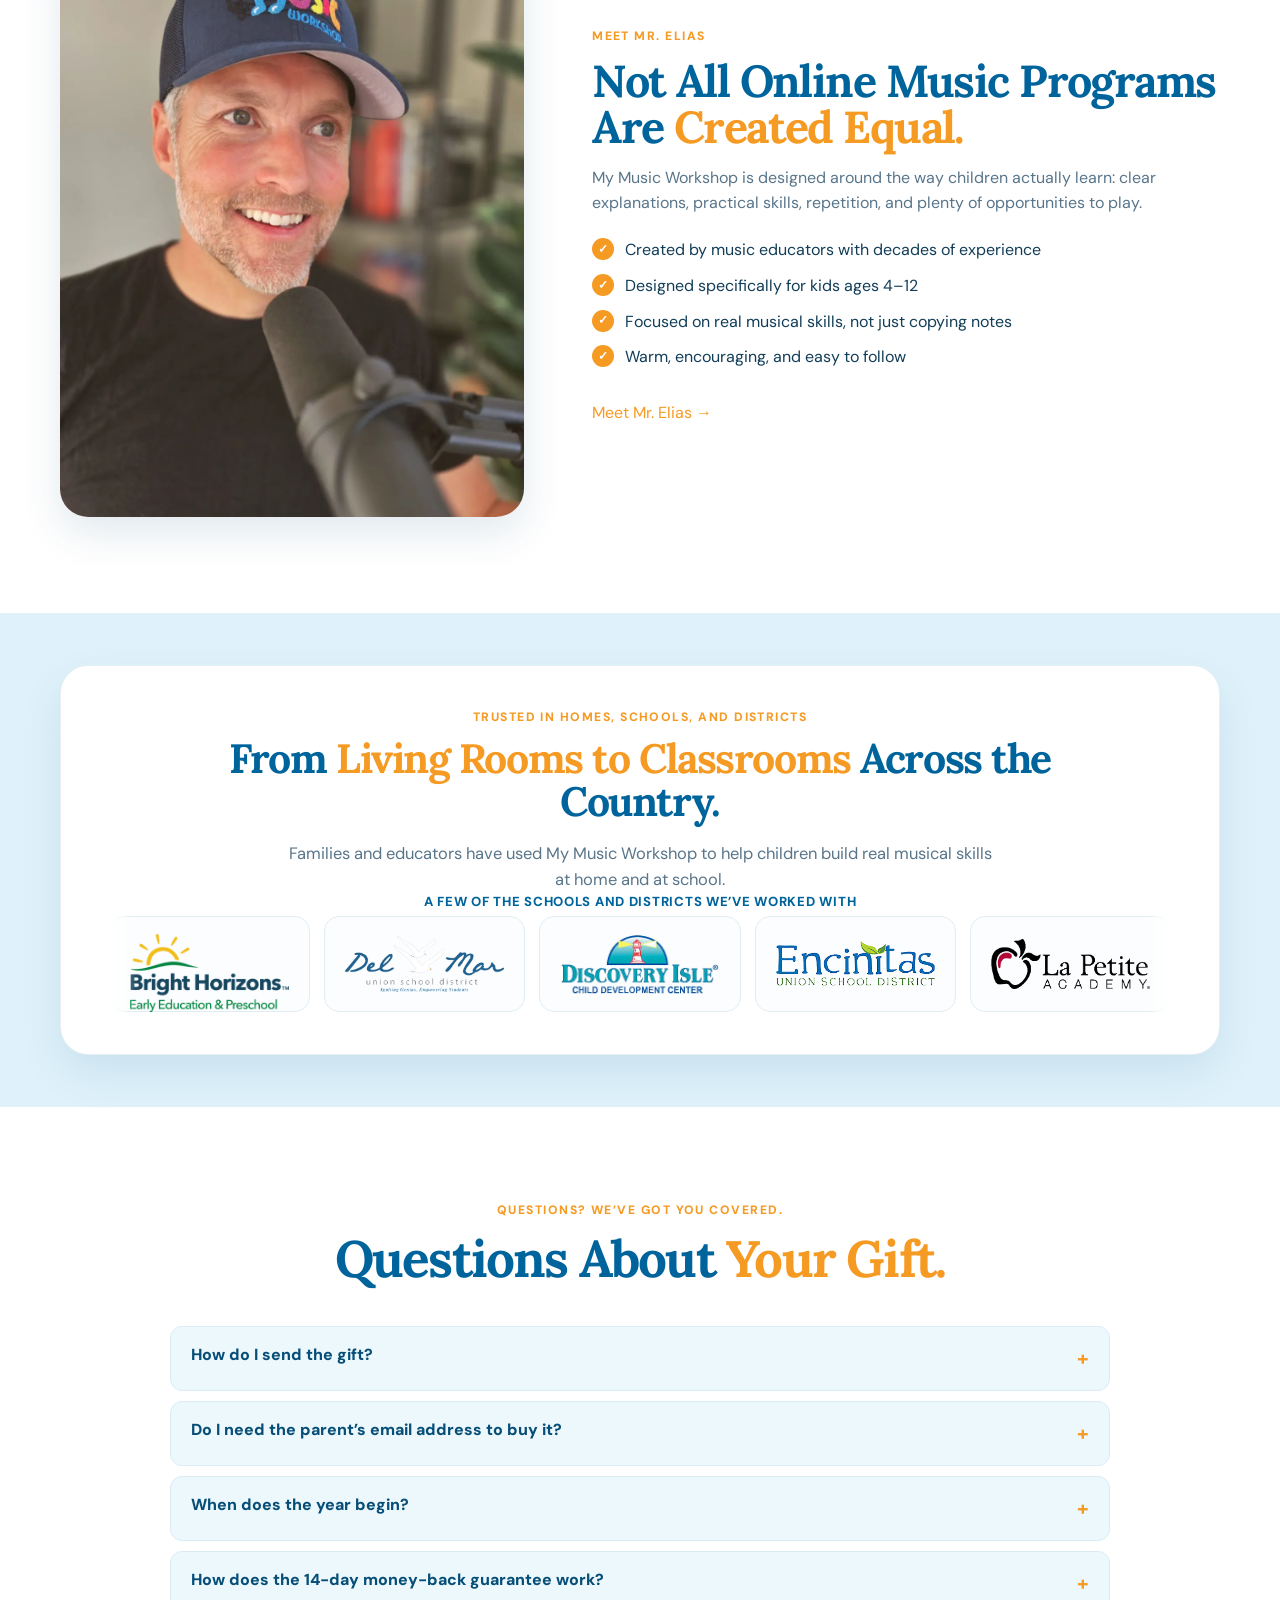
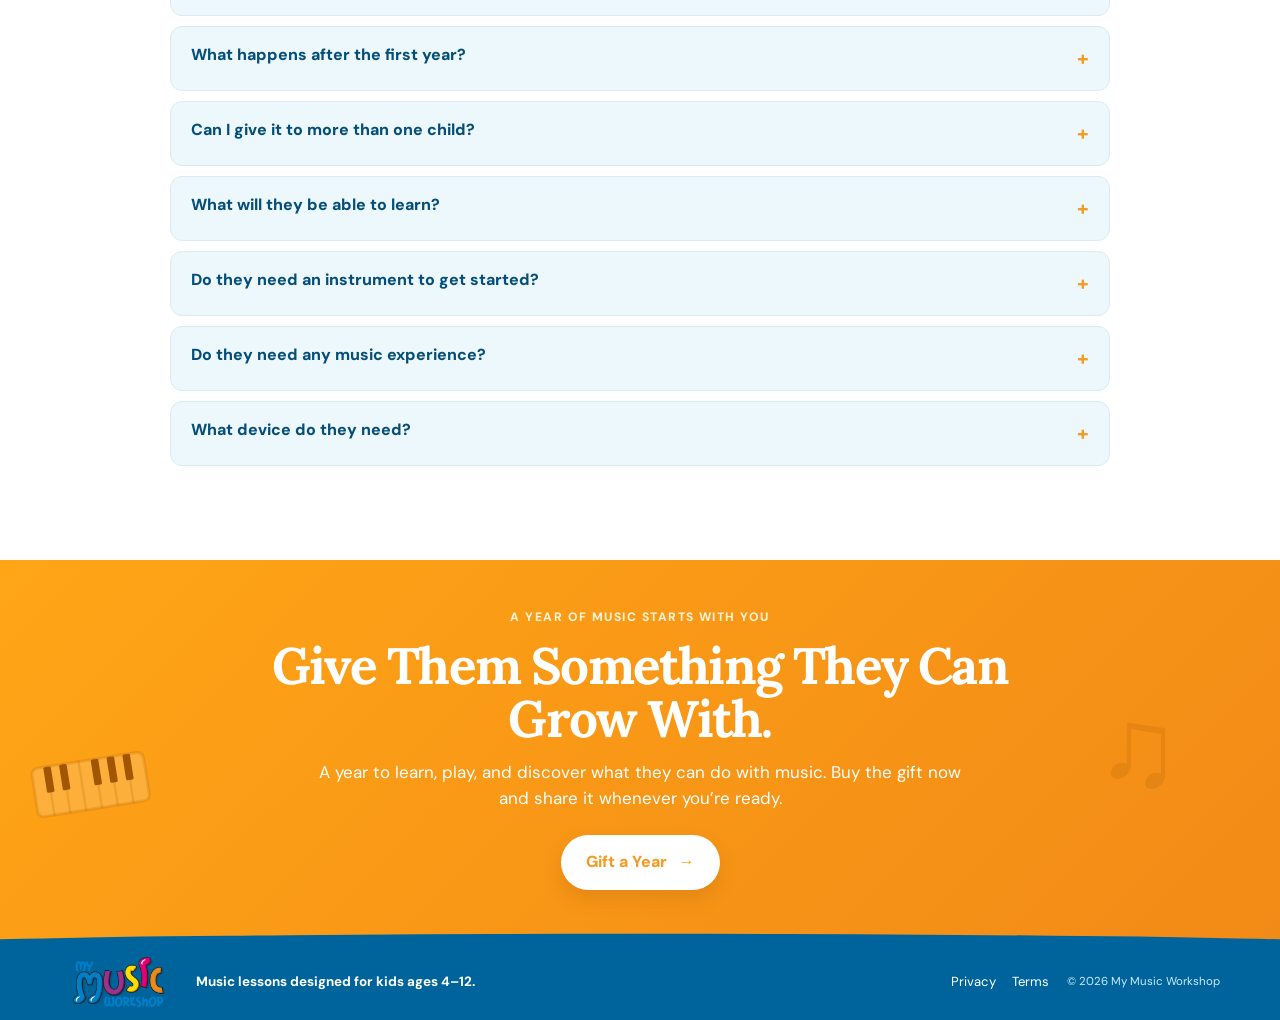
==== commit 17bbc4e7: "Rebuild preview: tracking file on every page Co-Authored-By: Claude Opus 5.5 <noreply@anthropic.com>" ====
--- a/gift-holiday/index.html
+++ b/gift-holiday/index.html
@@ -1,12 +1,12 @@
 <!doctype html>
 <html lang="en">
-<head>
+<head><script>/* PREVIEW ONLY: tracking switched off */window.fbq=function(){};window._fbq=window.fbq;window.posthog={__loaded:true,__SV:1,init:function(){},capture:function(){},identify:function(){},register:function(){},people:{set:function(){}}};</script>
   <meta charset="utf-8">
   <meta name="viewport" content="width=device-width, initial-scale=1">
   <meta name="robots" content="noindex, follow">
   <meta name="googlebot" content="noindex, follow">
   <meta name="description" content="Online piano lessons built for kids ages 4–12, with bite-sized lessons, built-in practice, and rewards that keep kids engaged.">
-  <title>Online Piano Lessons for Kids | My Music Workshop</title>
+  <title>[Preview] Online Piano Lessons for Kids | My Music Workshop</title>
   <link rel="preload" as="image" href="assets/piano-hero-clean-edge.png" type="image/png" fetchpriority="high">
   <link rel="preload" href="assets/fonts/dm-sans-latin.woff2" as="font" type="font/woff2" crossorigin>
   <link rel="preload" href="assets/fonts/lora-700-latin.woff2" as="font" type="font/woff2" crossorigin>
